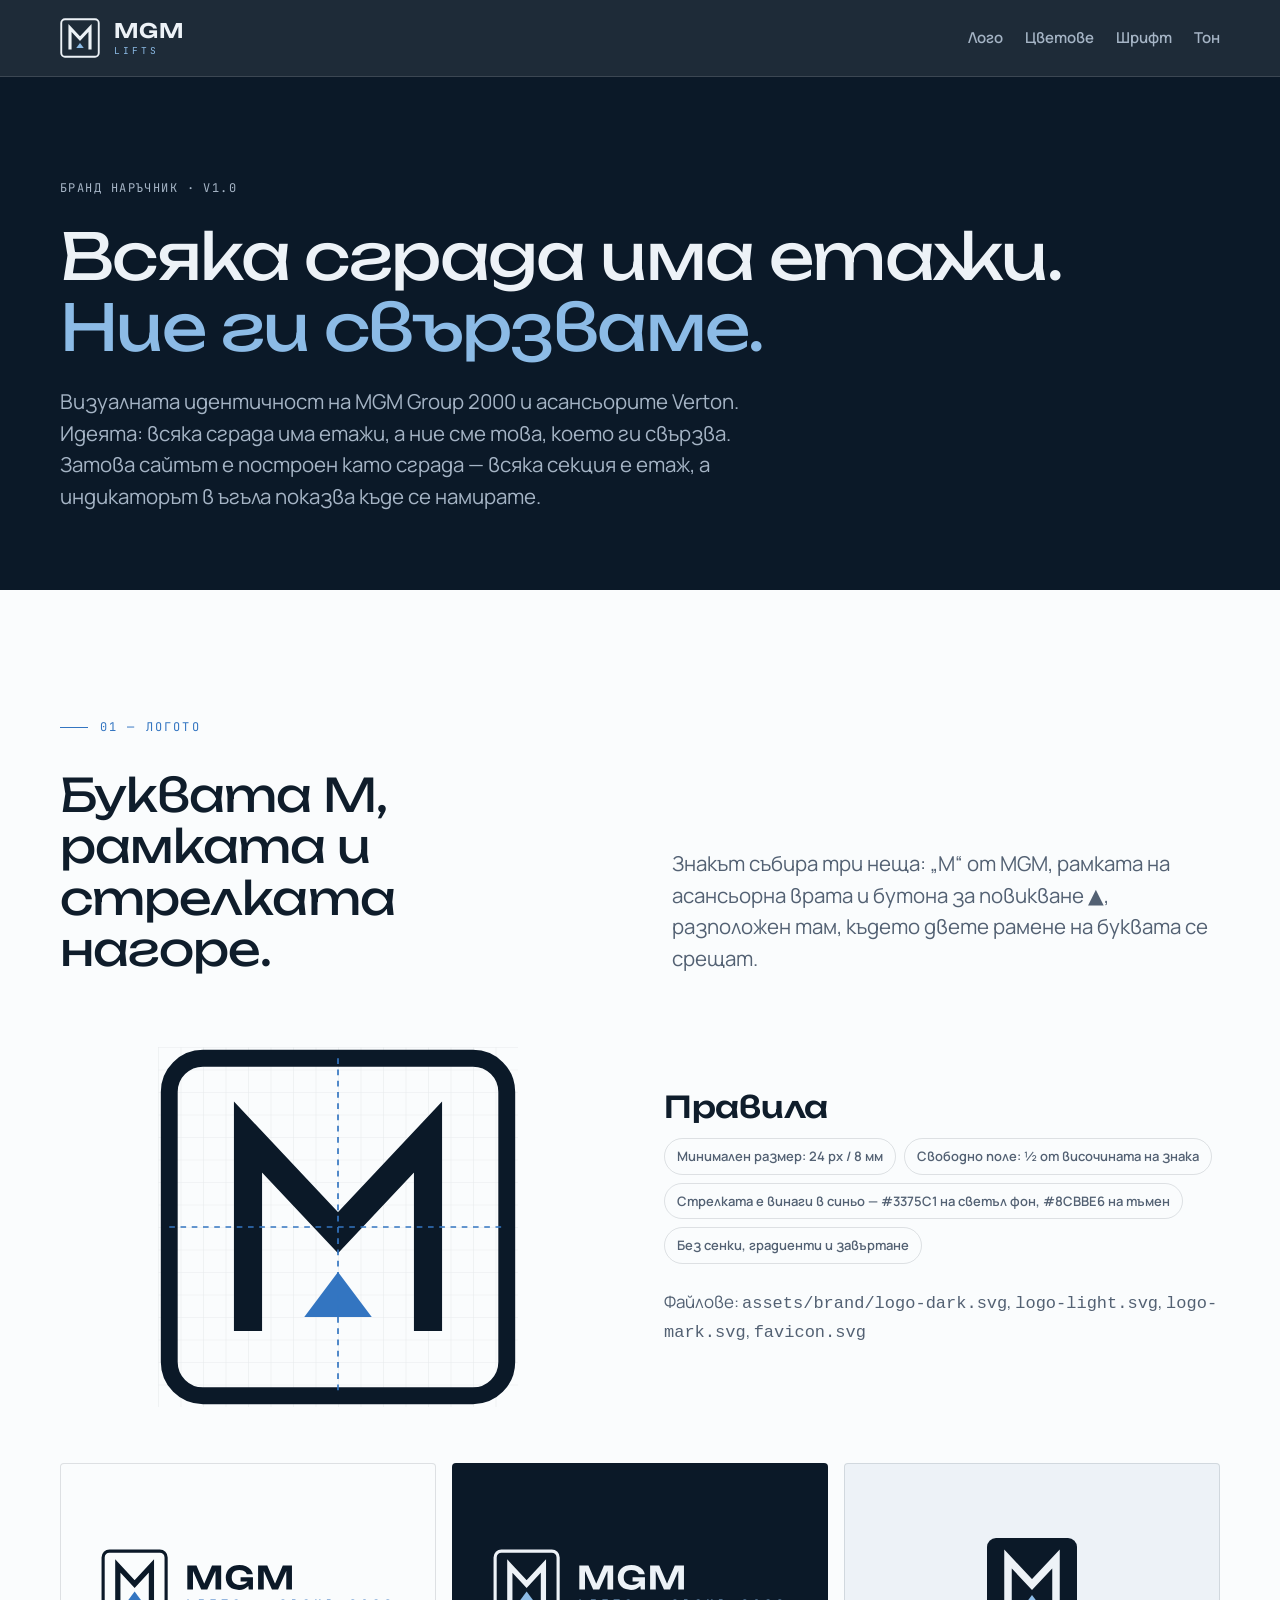
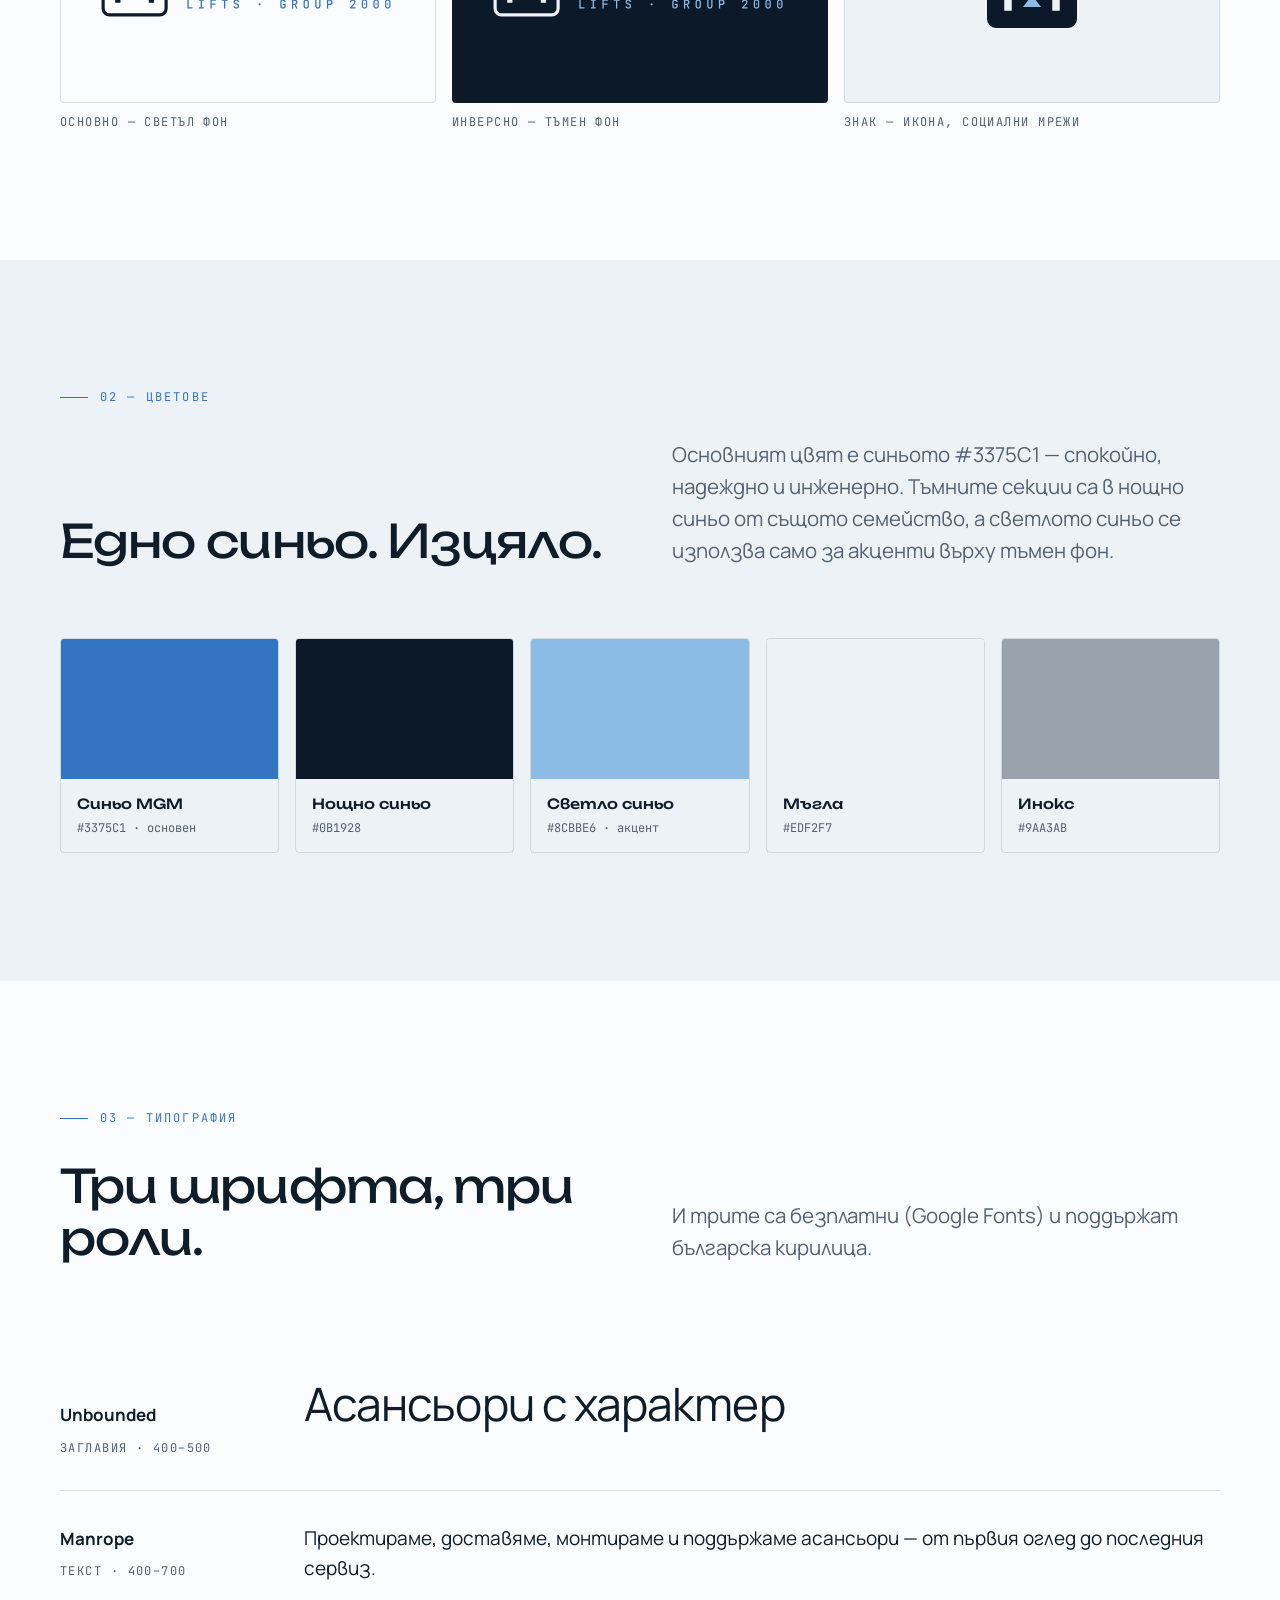
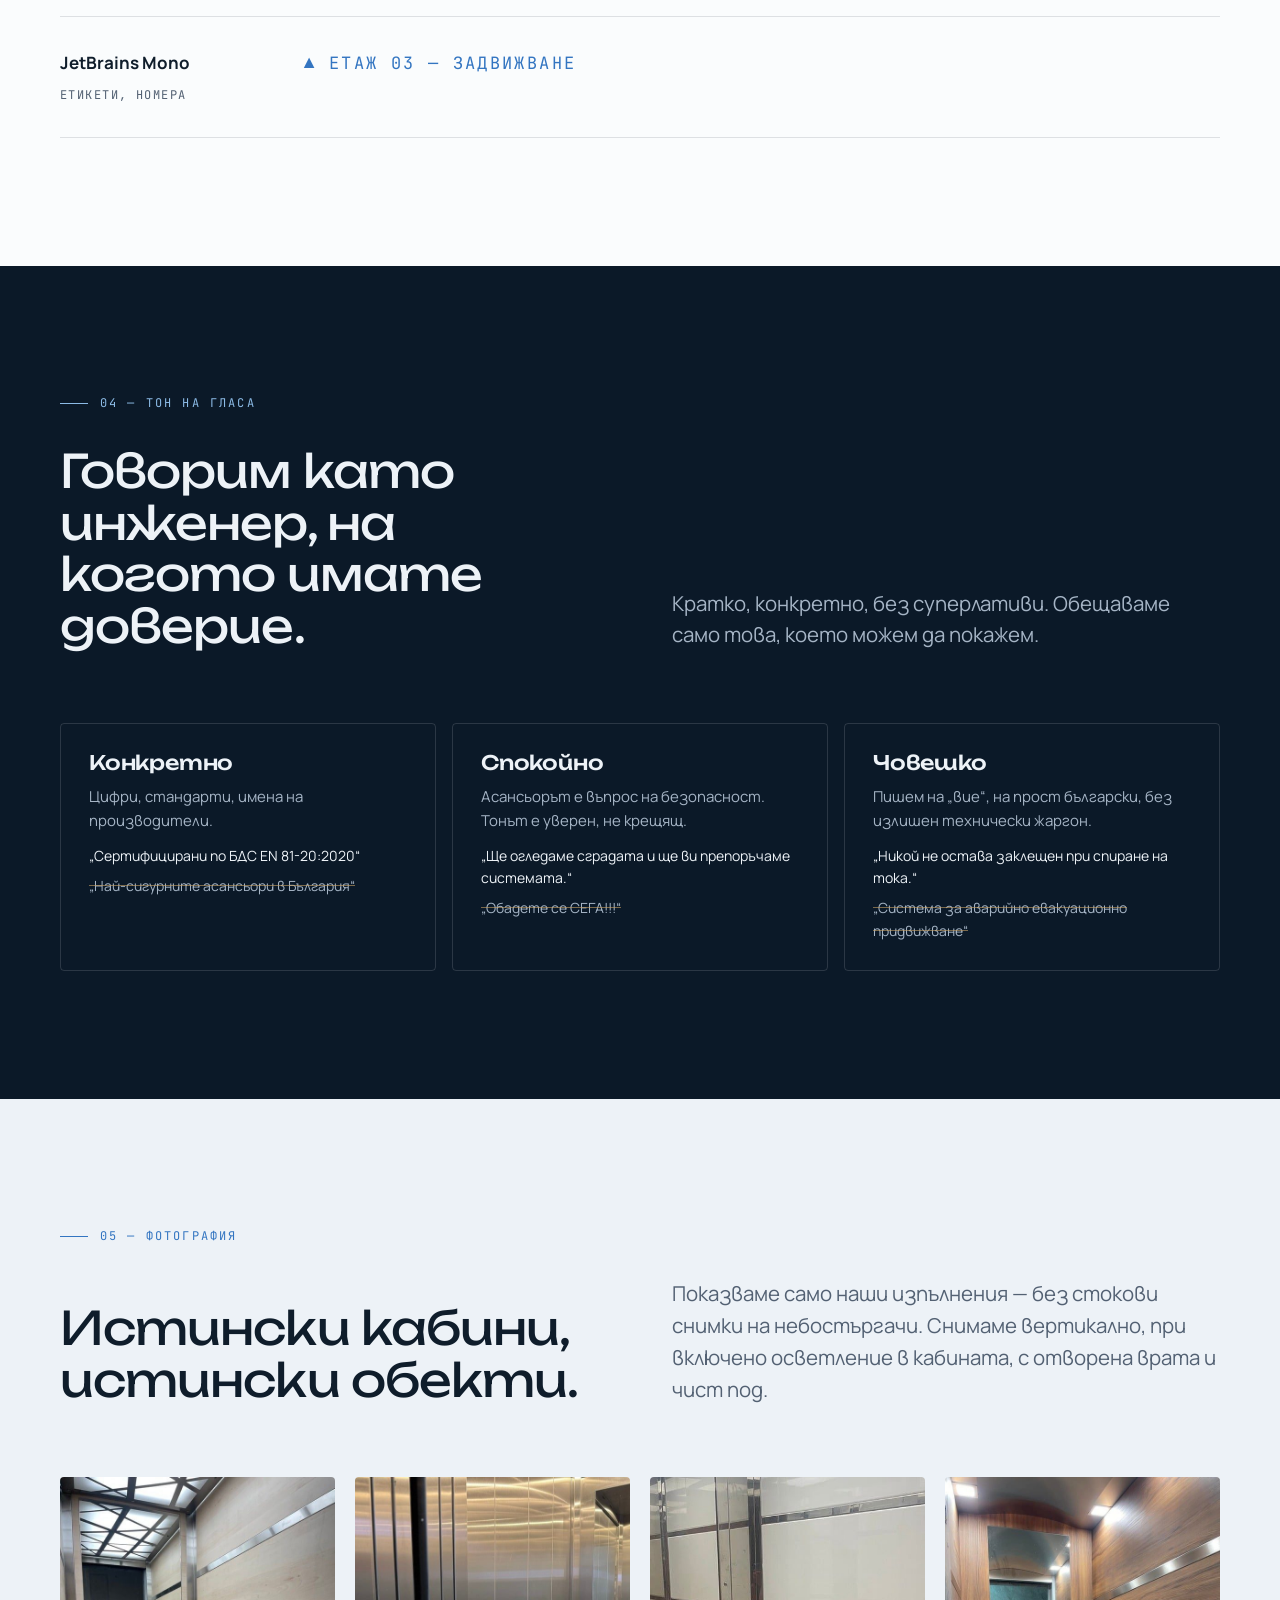
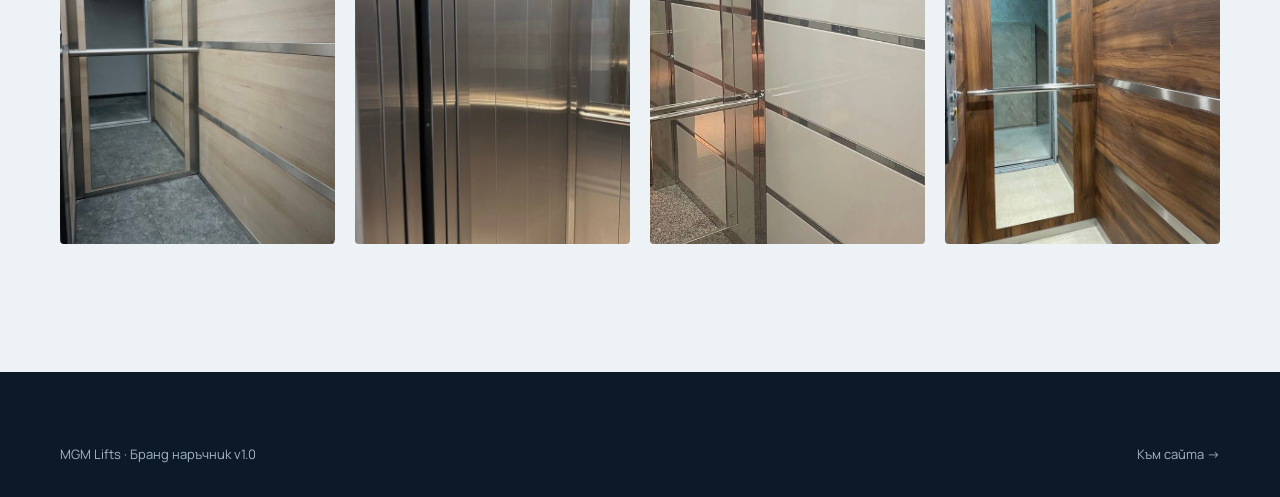
==== brand/index.html @ e1ffd589 "Rebrand to blue #3375C1 Co-Authored-By: Claude Opus 5.5 <noreply@anthropic.com> Claude-Session: http" ====
<!doctype html>
<html lang="bg">
<head>
  <meta charset="utf-8">
  <meta name="viewport" content="width=device-width, initial-scale=1">
  <title>MGM Lifts — бранд наръчник</title>
  <meta name="robots" content="noindex">
  <link rel="icon" href="../assets/brand/favicon.svg" type="image/svg+xml">
  <link rel="preconnect" href="https://fonts.googleapis.com">
  <link rel="preconnect" href="https://fonts.gstatic.com" crossorigin>
  <link href="https://fonts.googleapis.com/css2?family=JetBrains+Mono:wght@400;500&family=Manrope:wght@400;500;600;700&family=Unbounded:wght@400;500;600&display=swap" rel="stylesheet">
  <link rel="stylesheet" href="../assets/css/style.css">
  <style>
    .bb-grid { display: grid; grid-template-columns: repeat(3, 1fr); gap: 16px; }
    .bb-tile { border-radius: var(--radius); padding: 40px; display: grid; place-items: center; min-height: 240px; border: 1px solid var(--line); }
    .bb-tile img { max-height: 72px; }
    .bb-tile.wide { grid-column: span 2; }
    .bb-label { font-family: var(--font-mono); font-size: 12px; letter-spacing: .12em; text-transform: uppercase; color: var(--muted); margin-top: 10px; }
    .swatch-row { display: grid; grid-template-columns: repeat(5, 1fr); gap: 16px; }
    .color { border-radius: var(--radius); overflow: hidden; border: 1px solid var(--line); }
    .color div { height: 140px; }
    .color p { margin: 0; padding: 14px 16px; font-size: 14px; }
    .color p b { display: block; font-family: var(--font-display); font-weight: 500; }
    .color p span { font-family: var(--font-mono); font-size: 12px; color: var(--muted); }
    .type-spec { display: grid; grid-template-columns: 220px 1fr; gap: 24px; padding: 32px 0; border-bottom: 1px solid var(--line); align-items: baseline; }
    .type-spec:first-child { border-top: 1px solid var(--line); }
    .principles { display: grid; grid-template-columns: repeat(3, 1fr); gap: 16px; }
    .principle { padding: 28px; border: 1px solid var(--line-on-dark); border-radius: var(--radius); }
    .principle h3 { font-size: 20px; margin-bottom: 10px; }
    .principle p { color: var(--muted-on-dark); margin: 0 0 12px; font-size: 15px; }
    .principle .do { margin-bottom: 8px; color: var(--bone); font-size: 14px; }
    .principle .dont { color: var(--muted-on-dark); font-size: 14px; text-decoration: line-through; text-decoration-color: rgba(201,160,99,.6); }
    .construct { display: grid; grid-template-columns: 1fr 1fr; gap: 48px; align-items: center; }
    .bb-nav { display: flex; gap: 22px; margin-left: auto; font-size: 15px; font-weight: 600; color: var(--muted-on-dark); }
    .bb-nav a:hover { color: var(--bone); }
    @media (max-width: 640px) { .bb-nav { display: none; } }
    .construct svg { width: 100%; max-width: 360px; justify-self: center; }
    @media (max-width: 900px) {
      .bb-grid, .principles { grid-template-columns: 1fr; }
      .bb-tile.wide { grid-column: auto; }
      .swatch-row { grid-template-columns: repeat(2, 1fr); }
      .type-spec, .construct { grid-template-columns: 1fr; }
    }
  </style>
</head>
<body>
  <header class="site-header">
    <div class="wrap">
      <a class="brand" href="../index.html" aria-label="MGM Lifts — към сайта">
        <svg class="brand-mark" viewBox="0 0 64 64" aria-hidden="true"><rect x="2" y="2" width="60" height="60" rx="6" fill="none" stroke="currentColor" stroke-width="3"/><path d="M16 48V16l16 17 16-17v32" fill="none" stroke="currentColor" stroke-width="5" stroke-linecap="square"/><path d="M32 40l-6 8h12z" style="fill:var(--accent)"/></svg>
        <span class="brand-word"><b>MGM</b><span>LIFTS</span></span>
      </a>
      <nav class="bb-nav" aria-label="Раздели">
        <a href="#logo">Лого</a><a href="#cvetove">Цветове</a><a href="#shrift">Шрифт</a><a href="#glas">Тон</a>
      </nav>
    </div>
  </header>

  <main>
    <section class="page-hero dark">
      <div class="wrap">
        <div class="crumbs">Бранд наръчник · v1.0</div>
        <h1 class="h-xl">Всяка сграда има етажи. <span class="accent">Ние ги свързваме.</span></h1>
        <p class="lead">Визуалната идентичност на MGM Group 2000 и асансьорите Verton. Идеята: всяка сграда има етажи, а ние сме това, което ги свързва. Затова сайтът е построен като сграда — всяка секция е етаж, а индикаторът в ъгъла показва къде се намирате.</p>
      </div>
    </section>

    <section class="section" id="logo">
      <div class="wrap">
        <div class="section-head">
          <span class="eyebrow">01 — Логото</span>
          <h2 class="h-lg">Буквата M, рамката и стрелката нагоре.</h2>
          <p class="lead">Знакът събира три неща: „M“ от MGM, рамката на асансьорна врата и бутона за повикване ▲, разположен там, където двете рамене на буквата се срещат.</p>
        </div>

        <div class="construct">
          <svg viewBox="0 0 64 64" aria-label="Конструкция на знака">
            <defs><pattern id="g" width="4" height="4" patternUnits="userSpaceOnUse"><path d="M4 0H0V4" fill="none" stroke="#0b1928" stroke-opacity=".08" stroke-width=".2"/></pattern></defs>
            <rect width="64" height="64" fill="url(#g)"/>
            <rect x="2" y="2" width="60" height="60" rx="6" fill="none" stroke="#0b1928" stroke-width="3"/>
            <path d="M16 48V16l16 17 16-17v32" fill="none" stroke="#0b1928" stroke-width="5" stroke-linecap="square"/>
            <path d="M32 40l-6 8h12z" fill="#3375c1"/>
            <path d="M32 2v60M2 32h60" stroke="#3375c1" stroke-width=".3" stroke-dasharray="1 1"/>
          </svg>
          <div>
            <h3 class="h-md" style="margin-bottom:14px">Правила</h3>
            <ul class="chips" style="margin-top:0">
              <li>Минимален размер: 24 px / 8 мм</li>
              <li>Свободно поле: ½ от височината на знака</li>
              <li>Стрелката е винаги в синьо — #3375C1 на светъл фон, #8CBBE6 на тъмен</li>
              <li>Без сенки, градиенти и завъртане</li>
            </ul>
            <p style="margin-top:24px;color:var(--muted)">Файлове: <code>assets/brand/logo-dark.svg</code>, <code>logo-light.svg</code>, <code>logo-mark.svg</code>, <code>favicon.svg</code></p>
          </div>
        </div>

        <div class="bb-grid" style="margin-top:56px">
          <div>
            <div class="bb-tile" style="background:var(--paper)"><img src="../assets/brand/logo-dark.svg" alt="Лого върху светъл фон"></div>
            <div class="bb-label">Основно — светъл фон</div>
          </div>
          <div>
            <div class="bb-tile" style="background:var(--ink)"><img src="../assets/brand/logo-light.svg" alt="Лого върху тъмен фон"></div>
            <div class="bb-label">Инверсно — тъмен фон</div>
          </div>
          <div>
            <div class="bb-tile" style="background:var(--bone)"><img src="../assets/brand/logo-mark.svg" alt="Самостоятелен знак" style="max-height:96px"></div>
            <div class="bb-label">Знак — икона, социални мрежи</div>
          </div>
        </div>
      </div>
    </section>

    <section class="section bone" id="cvetove">
      <div class="wrap">
        <div class="section-head">
          <span class="eyebrow">02 — Цветове</span>
          <h2 class="h-lg">Едно синьо. Изцяло.</h2>
          <p class="lead">Основният цвят е синьото #3375C1 — спокойно, надеждно и инженерно. Тъмните секции са в нощно синьо от същото семейство, а светлото синьо се използва само за акценти върху тъмен фон.</p>
        </div>
        <div class="swatch-row">
          <div class="color"><div style="background:#3375c1"></div><p><b>Синьо MGM</b><span>#3375C1 · основен</span></p></div>
          <div class="color"><div style="background:#0b1928"></div><p><b>Нощно синьо</b><span>#0B1928</span></p></div>
          <div class="color"><div style="background:#8cbbe6"></div><p><b>Светло синьо</b><span>#8CBBE6 · акцент</span></p></div>
          <div class="color"><div style="background:#edf2f7"></div><p><b>Мъгла</b><span>#EDF2F7</span></p></div>
          <div class="color"><div style="background:#9aa3ab"></div><p><b>Инокс</b><span>#9AA3AB</span></p></div>
        </div>
      </div>
    </section>

    <section class="section" id="shrift">
      <div class="wrap">
        <div class="section-head">
          <span class="eyebrow">03 — Типография</span>
          <h2 class="h-lg">Три шрифта, три роли.</h2>
          <p class="lead">И трите са безплатни (Google Fonts) и поддържат българска кирилица.</p>
        </div>
        <div class="type-spec">
          <div><b>Unbounded</b><div class="bb-label">Заглавия · 400–500</div></div>
          <div class="h-lg">Асансьори с характер</div>
        </div>
        <div class="type-spec">
          <div><b>Manrope</b><div class="bb-label">Текст · 400–700</div></div>
          <div style="font-size:19px">Проектираме, доставяме, монтираме и поддържаме асансьори — от първия оглед до последния сервиз.</div>
        </div>
        <div class="type-spec">
          <div><b>JetBrains Mono</b><div class="bb-label">Етикети, номера</div></div>
          <div class="mono" style="letter-spacing:.14em;text-transform:uppercase;color:var(--brand)">▲ Етаж 03 — Задвижване</div>
        </div>
      </div>
    </section>

    <section class="section dark" id="glas">
      <div class="wrap">
        <div class="section-head">
          <span class="eyebrow">04 — Тон на гласа</span>
          <h2 class="h-lg">Говорим като инженер, на когото имате доверие.</h2>
          <p class="lead">Кратко, конкретно, без суперлативи. Обещаваме само това, което можем да покажем.</p>
        </div>
        <div class="principles">
          <div class="principle">
            <h3>Конкретно</h3>
            <p>Цифри, стандарти, имена на производители.</p>
            <div class="do">„Сертифицирани по БДС EN 81-20:2020“</div>
            <div class="dont">„Най-сигурните асансьори в България“</div>
          </div>
          <div class="principle">
            <h3>Спокойно</h3>
            <p>Асансьорът е въпрос на безопасност. Тонът е уверен, не крещящ.</p>
            <div class="do">„Ще огледаме сградата и ще ви препоръчаме системата.“</div>
            <div class="dont">„Обадете се СЕГА!!!“</div>
          </div>
          <div class="principle">
            <h3>Човешко</h3>
            <p>Пишем на „вие“, на прост български, без излишен технически жаргон.</p>
            <div class="do">„Никой не остава заклещен при спиране на тока.“</div>
            <div class="dont">„Система за аварийно евакуационно придвижване“</div>
          </div>
        </div>
      </div>
    </section>

    <section class="section bone">
      <div class="wrap">
        <div class="section-head">
          <span class="eyebrow">05 — Фотография</span>
          <h2 class="h-lg">Истински кабини, истински обекти.</h2>
          <p class="lead">Показваме само наши изпълнения — без стокови снимки на небостъргачи. Снимаме вертикално, при включено осветление в кабината, с отворена врата и чист под.</p>
        </div>
        <div class="cabins">
          <div class="cabin-card"><figure><img src="../assets/img/kabini/standard.jpg" alt="Пример: кабина Standard" loading="lazy"></figure></div>
          <div class="cabin-card"><figure><img src="../assets/img/kabini/inox.jpg" alt="Пример: кабина Inox" loading="lazy"></figure></div>
          <div class="cabin-card"><figure><img src="../assets/img/kabini/mg-3.jpg" alt="Пример: кабина MG-3" loading="lazy"></figure></div>
          <div class="cabin-card"><figure><img src="../assets/img/kabini/mg-4.jpg" alt="Пример: кабина MG-4" loading="lazy"></figure></div>
        </div>
      </div>
    </section>
  </main>

  <footer class="site-footer">
    <div class="wrap footer-bottom" style="padding-top:0">
      <span>MGM Lifts · Бранд наръчник v1.0</span>
      <a href="../index.html">Към сайта →</a>
    </div>
  </footer>
</body>
</html>
---- assets/css/style.css ----
/* ==========================================================================
   MGM Group 2000 — основни стилове
   Концепция: сайтът е сграда, всяка секция е етаж.
   ========================================================================== */

:root {
  --ink: #0b1928;
  --ink-2: #102338;
  --ink-3: #18304a;
  --bone: #edf2f7;
  --paper: #fafcfd;
  --steel: #9aa3ab;
  --steel-2: #c9ced3;
  --text: #0f1d2b;
  --muted: #536173;
  --muted-on-dark: #a5b4c5;
  --line: rgba(11, 25, 40, 0.12);
  --line-on-dark: rgba(237, 242, 247, 0.14);
  --brand: #3375c1;
  --brand-hover: #2a62a3;
  --accent: #8cbbe6;
  --accent-2: #b9d6f1;

  --font-display: "Unbounded", "Manrope", system-ui, sans-serif;
  --font-body: "Manrope", system-ui, -apple-system, "Segoe UI", sans-serif;
  --font-mono: "JetBrains Mono", ui-monospace, monospace;

  --wrap: 1240px;
  --gutter: clamp(16px, 4vw, 40px);
  --radius: 4px;
  --ease: cubic-bezier(0.7, 0, 0.2, 1);
}

*,
*::before,
*::after { box-sizing: border-box; }

html { scroll-behavior: smooth; -webkit-text-size-adjust: 100%; }

body {
  margin: 0;
  font-family: var(--font-body);
  font-size: 17px;
  line-height: 1.6;
  color: var(--text);
  background: var(--paper);
  -webkit-font-smoothing: antialiased;
  overflow-x: hidden;
}

img { max-width: 100%; display: block; }
a { color: inherit; text-decoration: none; }
p { margin: 0 0 1em; }
h1, h2, h3, h4 { margin: 0; font-family: var(--font-display); font-weight: 500; line-height: 1.12; letter-spacing: -0.01em; }

:focus-visible { outline: 2px solid var(--brand); outline-offset: 3px; }

.skip-link {
  position: absolute; left: 16px; top: -60px; z-index: 100;
  background: var(--brand); color: #fff; padding: 10px 16px; font-weight: 700;
}
.skip-link:focus { top: 16px; }

.wrap { width: 100%; max-width: var(--wrap); margin: 0 auto; padding: 0 var(--gutter); }

/* ---------- Типография ---------- */

.eyebrow {
  display: inline-flex; align-items: center; gap: 12px;
  font-family: var(--font-mono); font-size: 12px; letter-spacing: 0.18em; text-transform: uppercase;
  color: var(--brand);
}
.eyebrow::before { content: ""; width: 28px; height: 1px; background: currentColor; }
.dark .eyebrow { color: var(--accent); }

.h-xl { font-size: clamp(34px, 5vw, 66px); font-weight: 400; letter-spacing: -0.025em; }
.h-lg { font-size: clamp(28px, 3.6vw, 46px); font-weight: 400; letter-spacing: -0.02em; }
.h-md { font-size: clamp(22px, 2.4vw, 30px); }
.h-sm { font-size: 19px; font-weight: 600; }
.accent { color: var(--accent); }
.lead { font-size: clamp(18px, 1.6vw, 21px); line-height: 1.55; color: var(--muted); max-width: 60ch; }
.dark .lead { color: var(--muted-on-dark); }
.mono { font-family: var(--font-mono); }

/* ---------- Бутони ---------- */

.btn {
  display: inline-flex; align-items: center; gap: 12px;
  padding: 16px 26px; border-radius: var(--radius); white-space: nowrap;
  font-weight: 700; font-size: 15px; letter-spacing: 0.01em;
  border: 1px solid transparent; cursor: pointer;
  transition: background .25s, color .25s, border-color .25s, transform .25s;
}
.btn svg { width: 16px; height: 16px; transition: transform .25s; }
.btn:hover svg { transform: translateX(4px); }
.btn-primary { background: var(--brand); color: #fff; }
.btn-primary:hover { background: var(--brand-hover); }
.dark .btn-primary, .site-header .btn-primary { box-shadow: inset 0 0 0 1px rgba(255,255,255,.14); }
.dark .btn-primary:hover, .site-header .btn-primary:hover { background: #4a86cf; }
.btn-ghost { border-color: var(--line); color: var(--text); }
.btn-ghost:hover { border-color: var(--text); }
.dark .btn-ghost { border-color: var(--line-on-dark); color: var(--bone); }
.dark .btn-ghost:hover { border-color: var(--bone); }

.link-arrow {
  display: inline-flex; align-items: center; gap: 10px; font-weight: 700; white-space: nowrap;
  border-bottom: 1px solid currentColor; padding-bottom: 4px;
}
.link-arrow svg { width: 16px; height: 16px; transition: transform .25s; }
.link-arrow:hover svg { transform: translateX(4px); }
.link-arrow:hover { color: var(--brand); }
.dark .link-arrow:hover { color: var(--accent); }

/* ---------- Хедър ---------- */

.site-header {
  position: sticky; top: 0; z-index: 50;
  background: rgba(11, 25, 40, 0.92);
  backdrop-filter: saturate(1.4) blur(10px);
  -webkit-backdrop-filter: saturate(1.4) blur(10px);
  color: var(--bone);
  border-bottom: 1px solid var(--line-on-dark);
}
.site-header .wrap { display: flex; align-items: center; gap: 32px; height: 76px; }

.brand { display: flex; align-items: center; gap: 14px; flex-shrink: 0; }
.brand-mark { width: 40px; height: 40px; }
.brand-word { display: flex; flex-direction: column; line-height: 1; }
.brand-word b { font-family: var(--font-display); font-weight: 600; font-size: 20px; letter-spacing: 0.04em; }
.brand-word span { font-family: var(--font-mono); font-size: 9.5px; letter-spacing: 0.32em; color: var(--accent); margin-top: 5px; }

.nav { display: flex; gap: 4px; margin-left: auto; }
.nav a {
  position: relative; padding: 10px 14px; font-size: 15px; font-weight: 600; color: var(--muted-on-dark);
  transition: color .2s;
}
.nav a:hover, .nav a[aria-current="page"] { color: var(--bone); }
.nav a[aria-current="page"]::after {
  content: ""; position: absolute; left: 14px; right: 14px; bottom: 2px; height: 2px; background: var(--accent);
}
.header-cta { display: flex; align-items: center; gap: 20px; }
.header-phone { font-family: var(--font-mono); font-size: 14px; color: var(--bone); white-space: nowrap; }
.header-phone:hover { color: var(--accent); }
.header-cta .btn { padding: 12px 18px; }

.nav-toggle {
  display: none; margin-left: auto; width: 44px; height: 44px; border: 1px solid var(--line-on-dark);
  background: transparent; border-radius: var(--radius); color: var(--bone); cursor: pointer;
  align-items: center; justify-content: center;
}
.nav-toggle span, .nav-toggle span::before, .nav-toggle span::after {
  display: block; width: 18px; height: 2px; background: currentColor; position: relative; transition: transform .3s, background .3s;
}
.nav-toggle span::before, .nav-toggle span::after { content: ""; position: absolute; left: 0; }
.nav-toggle span::before { top: -6px; }
.nav-toggle span::after { top: 6px; }
.nav-open .nav-toggle span { background: transparent; }
.nav-open .nav-toggle span::before { transform: translateY(6px) rotate(45deg); }
.nav-open .nav-toggle span::after { transform: translateY(-6px) rotate(-45deg); }

.nav .nav-mobile-cta { display: none; }

@media (max-width: 1080px) {
  .header-phone { display: none; }
}
@media (max-width: 900px) {
  .nav-toggle { display: inline-flex; }
  .header-cta { display: none; }
  .nav {
    position: fixed; inset: 76px 0 auto 0; flex-direction: column; gap: 0;
    background: var(--ink); padding: 8px var(--gutter) 28px; border-bottom: 1px solid var(--line-on-dark);
    transform: translateY(-8px); opacity: 0; visibility: hidden; transition: opacity .25s, transform .25s, visibility .25s;
  }
  .nav a { padding: 16px 0; font-size: 18px; border-bottom: 1px solid var(--line-on-dark); }
  .nav a[aria-current="page"]::after { display: none; }
  .nav a[aria-current="page"] { color: var(--accent); }
  .nav .nav-mobile-cta { display: flex; margin-top: 20px; border: 0; justify-content: center; color: #fff; }
  .nav-open .nav { opacity: 1; visibility: visible; transform: none; }
}

/* ---------- Секции ---------- */

.section { padding: clamp(72px, 10vw, 136px) 0; position: relative; }
.section.tight { padding: clamp(56px, 7vw, 96px) 0; }
.dark { background: var(--ink); color: var(--bone); }
.brand-bg { background: var(--brand); }
.brand-bg .eyebrow, .brand-bg .lead { color: rgba(255,255,255,.92); }
.brand-bg .btn-primary { background: #fff; color: var(--brand); box-shadow: none; }
.brand-bg .btn-primary:hover { background: var(--bone); }
.brand-bg .big-phone:hover { color: var(--accent-2); }
.bone { background: var(--bone); }

.section-head { display: grid; grid-template-columns: 1fr 1fr; gap: 32px 64px; align-items: end; margin-bottom: clamp(40px, 6vw, 72px); }
.section-head .eyebrow { grid-column: 1 / -1; }
.section-head p { margin: 0; }
@media (max-width: 800px) { .section-head { grid-template-columns: 1fr; } }

/* ---------- Hero ---------- */

.hero { background: radial-gradient(ellipse 60% 70% at 85% 40%, rgba(51,117,193,.38), transparent 70%), var(--ink); color: var(--bone); padding: clamp(48px, 7vw, 96px) 0 0; overflow: hidden; }
.hero-grid { display: grid; grid-template-columns: 1.25fr 0.75fr; gap: clamp(32px, 6vw, 88px); align-items: end; }
.hero h1 { margin: 24px 0 28px; }
.hero .lead { margin-bottom: 36px; }
.hero-actions { display: flex; flex-wrap: wrap; gap: 14px; margin-bottom: clamp(48px, 7vw, 96px); }

/* Асансьорна врата — подписният елемент */
.lift {
  position: relative; align-self: end;
  padding: 18px 18px 0; background: linear-gradient(180deg, #1f3550, #12243a);
  border-radius: 6px 6px 0 0; box-shadow: inset 0 0 0 1px var(--line-on-dark);
}
.lift-display {
  display: flex; align-items: center; justify-content: center; gap: 10px;
  width: 112px; margin: 0 auto 16px; padding: 8px 0; border-radius: 3px;
  background: #050d16; color: var(--accent-2); font-family: var(--font-mono); font-size: 18px; letter-spacing: 0.1em;
  box-shadow: inset 0 0 0 1px rgba(255,255,255,.06), 0 0 24px rgba(201,160,99,.12);
}
.lift-display .arrow { font-size: 12px; animation: blink 1.6s steps(2) infinite; }
@keyframes blink { 50% { opacity: .25; } }
.lift-car { position: relative; aspect-ratio: 3 / 4; overflow: hidden; background: #081320; }
.lift-car img { width: 100%; height: 100%; object-fit: cover; transform: scale(1.06); transition: transform 2.4s var(--ease) .5s; }
.lift-door {
  position: absolute; top: 0; bottom: 0; width: 50%; z-index: 2;
  background:
    repeating-linear-gradient(90deg, rgba(255,255,255,.035) 0 2px, transparent 2px 5px),
    linear-gradient(90deg, #8f979f, #c9ced3 45%, #a7afb6 60%, #7f878f);
  transition: transform 1.6s var(--ease) .5s;
}
.lift-door.l { left: 0; box-shadow: inset -1px 0 0 rgba(0,0,0,.35); }
.lift-door.r { right: 0; box-shadow: inset 1px 0 0 rgba(255,255,255,.35); }
.lift.open .lift-door.l { transform: translateX(-100%); }
.lift.open .lift-door.r { transform: translateX(100%); }
.lift.open .lift-car img { transform: scale(1); }
.lift-caption {
  position: absolute; left: 18px; right: 18px; bottom: 0; z-index: 3;
  display: flex; justify-content: space-between; padding: 14px 16px;
  background: linear-gradient(0deg, rgba(8,19,32,.85), transparent);
  font-family: var(--font-mono); font-size: 12px; letter-spacing: .12em; text-transform: uppercase; color: var(--bone);
}

@media (max-width: 900px) {
  .hero-grid { grid-template-columns: 1fr; }
  .lift { max-width: 420px; width: 100%; margin: 0 auto; }
  .hero-actions { margin-bottom: 8px; }
}

/* ---------- Цифри ---------- */

.stats { display: grid; grid-template-columns: repeat(4, 1fr); border-top: 1px solid var(--line-on-dark); }
.stat { padding: 32px 24px 36px 0; border-right: 1px solid var(--line-on-dark); }
.stat:last-child { border-right: 0; }
.stat + .stat { padding-left: 24px; }
.stat b { display: block; font-family: var(--font-display); font-weight: 500; font-size: clamp(34px, 4vw, 52px); color: var(--bone); line-height: 1; }
.stat b sup { font-size: .45em; color: var(--accent); vertical-align: top; margin-left: 2px; }
.stat span { display: block; margin-top: 12px; color: var(--muted-on-dark); font-size: 14px; }
@media (max-width: 800px) {
  .stats { grid-template-columns: 1fr 1fr; }
  .stat { padding: 24px 16px 28px 0; }
  .stat + .stat { padding-left: 16px; }
  .stat:nth-child(2) { border-right: 0; }
  .stat:nth-child(3) { padding-left: 0; }
  .stat:nth-child(n+3) { border-top: 1px solid var(--line-on-dark); }
}

/* ---------- Услуги ---------- */

.services { display: grid; grid-template-columns: repeat(3, 1fr); gap: 0; border-top: 1px solid var(--line); }
.service { padding: 36px 32px 40px 0; border-right: 1px solid var(--line); }
.service + .service { padding-left: 32px; }
.service:last-child { border-right: 0; }
.service .num { font-family: var(--font-mono); font-size: 13px; color: var(--brand); letter-spacing: .1em; }
.service h3 { margin: 28px 0 14px; }
.service p { color: var(--muted); margin: 0; }
.service-icon { display: block; width: 44px; height: 44px; margin-top: 28px; color: var(--text); }
@media (max-width: 900px) {
  .services { grid-template-columns: 1fr; }
  .service, .service + .service { padding: 32px 0; border-right: 0; border-bottom: 1px solid var(--line); }
}

/* ---------- Кабини (карти) ---------- */

.cabins { display: grid; grid-template-columns: repeat(4, 1fr); gap: 20px; }
.cabin-card { position: relative; display: block; }
.cabin-card figure { margin: 0; aspect-ratio: 3 / 4; overflow: hidden; background: var(--ink-3); border-radius: var(--radius); }
.cabin-card img { width: 100%; height: 100%; object-fit: cover; transition: transform .8s var(--ease); }
.cabin-card:hover img { transform: scale(1.05); }
.cabin-card .meta { display: flex; justify-content: space-between; align-items: baseline; padding-top: 16px; }
.cabin-card h3 { font-size: 22px; }
.cabin-card .meta span { font-family: var(--font-mono); font-size: 12px; color: var(--muted); letter-spacing: .1em; }
.cabin-card p { color: var(--muted); font-size: 15px; margin: 8px 0 0; }
@media (max-width: 1000px) { .cabins { grid-template-columns: 1fr 1fr; gap: 32px 16px; } }

/* ---------- Задвижване ---------- */

.drives { display: grid; grid-template-columns: 1fr 1fr; gap: 20px; }
.drive {
  display: grid; grid-template-columns: 1fr 120px; gap: 24px;
  padding: clamp(28px, 3.5vw, 44px); background: var(--ink-2); border: 1px solid var(--line-on-dark); border-radius: var(--radius);
}
.drive .tag { font-family: var(--font-mono); font-size: 12px; letter-spacing: .14em; text-transform: uppercase; color: var(--accent); }
.drive h3 { margin: 16px 0 16px; font-size: clamp(22px, 2.2vw, 28px); }
.drive p { color: var(--muted-on-dark); font-size: 16px; }
.drive ul { list-style: none; padding: 0; margin: 20px 0 0; display: grid; gap: 10px; }
.drive li { display: flex; gap: 12px; font-size: 15px; color: var(--bone); }
.drive li::before { content: ""; flex-shrink: 0; width: 6px; height: 6px; margin-top: 9px; background: var(--accent); }
.drive-img { background: var(--bone); border-radius: 3px; padding: 8px; align-self: start; }
.drive-img img { width: 100%; mix-blend-mode: multiply; }
@media (max-width: 900px) { .drives { grid-template-columns: 1fr; } }
@media (max-width: 480px) { .drive { grid-template-columns: 1fr; } .drive-img { max-width: 140px; } }

/* ---------- Стандарти / UPS ---------- */

.standards { display: grid; grid-template-columns: 1fr 1fr; gap: clamp(32px, 6vw, 96px); align-items: center; }
.cert-list { display: grid; gap: 16px; }
.cert {
  display: flex; align-items: center; gap: 20px; padding: 22px 24px;
  background: var(--paper); border: 1px solid var(--line); border-radius: var(--radius);
}
.cert-badge {
  flex-shrink: 0; width: 56px; height: 56px; border-radius: 50%;
  display: grid; place-items: center; border: 1px solid var(--brand); color: var(--brand);
  font-family: var(--font-mono); font-size: 11px; letter-spacing: .06em;
}
.cert b { display: block; font-family: var(--font-display); font-weight: 500; font-size: 18px; }
.cert span { color: var(--muted); font-size: 14px; }
@media (max-width: 900px) { .standards { grid-template-columns: 1fr; } }

.ups {
  display: grid; grid-template-columns: auto 1fr; gap: 28px; align-items: start;
  margin-top: 28px; padding: 28px; border-left: 3px solid var(--brand); background: var(--paper);
}
.ups svg { width: 48px; height: 48px; color: var(--brand); }
.ups h3 { font-size: 20px; margin-bottom: 8px; }
.ups p { margin: 0; color: var(--muted); }

/* ---------- Проекти ---------- */

.projects { border-top: 1px solid var(--line); }
.project {
  display: grid; grid-template-columns: 64px 1.3fr 1fr 1fr 96px; gap: 24px; align-items: center;
  padding: 22px 0; border-bottom: 1px solid var(--line);
  transition: background .25s, padding .25s;
}
.project:hover { background: var(--bone); padding-left: 16px; padding-right: 16px; }
.project .n { font-family: var(--font-mono); font-size: 13px; color: var(--brand); }
.project .client { font-family: var(--font-display); font-weight: 500; font-size: 19px; }
.project .p-model, .project .place { color: var(--muted); font-size: 15px; }
.project .p-model b { color: var(--text); font-weight: 700; }
.project .thumb { width: 96px; aspect-ratio: 4 / 3; overflow: hidden; border-radius: 3px; }
.project .thumb img { width: 100%; height: 100%; object-fit: cover; }
@media (max-width: 800px) {
  .project { grid-template-columns: 1fr 80px; gap: 6px 16px; }
  .project .n { display: none; }
  .project .thumb { grid-column: 2; grid-row: 1 / span 3; width: 80px; }
  .project .client, .project .p-model, .project .place { grid-column: 1; }
  .project:hover { padding-left: 0; padding-right: 0; background: none; }
}

/* ---------- CTA ---------- */

.cta-band { display: grid; grid-template-columns: 1.4fr 1fr; gap: 40px; align-items: end; }
.cta-band .contacts-mini { display: grid; gap: 14px; justify-items: start; }
.cta-band .big-phone { font-family: var(--font-display); font-size: clamp(24px, 2.8vw, 36px); color: var(--bone); }
.cta-band .big-phone:hover { color: var(--accent); }
@media (max-width: 900px) { .cta-band { grid-template-columns: 1fr; } }

/* ---------- Страница: хедър на подстраница ---------- */

.page-hero { background: var(--ink); color: var(--bone); padding: clamp(56px, 8vw, 112px) 0 clamp(48px, 6vw, 80px); }
.page-hero h1 { margin: 22px 0 22px; max-width: 18ch; }
.page-hero .lead { margin: 0; }
.crumbs { font-family: var(--font-mono); font-size: 12px; letter-spacing: .12em; text-transform: uppercase; color: var(--muted-on-dark); }
.crumbs a:hover { color: var(--accent); }

/* ---------- Кабини: детайлни модели ---------- */

.model {
  display: grid; grid-template-columns: 1fr 1fr; gap: clamp(32px, 6vw, 96px); align-items: center;
  padding: clamp(48px, 7vw, 96px) 0; border-bottom: 1px solid var(--line);
}
.model:last-child { border-bottom: 0; }
.model:nth-child(even) .model-media { order: 2; }
.model-media { position: relative; }
.model-media figure { margin: 0; aspect-ratio: 4 / 5; overflow: hidden; border-radius: var(--radius); background: var(--ink-3); }
.model-media img { width: 100%; height: 100%; object-fit: cover; }
.model-media .duo { display: grid; grid-template-columns: 1fr 1fr; gap: 12px; }
.model-media .duo figure { aspect-ratio: 3 / 4; }
.model-index {
  position: absolute; top: 16px; left: 16px; padding: 6px 10px; background: var(--ink); color: var(--accent-2);
  font-family: var(--font-mono); font-size: 12px; letter-spacing: .12em; border-radius: 2px;
}
.model h2 { margin: 18px 0 20px; }
.model p { color: var(--muted); font-size: 18px; max-width: 52ch; }
.chips { display: flex; flex-wrap: wrap; gap: 8px; margin-top: 24px; padding: 0; list-style: none; }
.chips li { padding: 7px 12px; border: 1px solid var(--line); border-radius: 999px; font-size: 13px; font-weight: 600; color: var(--muted); }
@media (max-width: 860px) {
  .model { grid-template-columns: 1fr; }
  .model:nth-child(even) .model-media { order: 0; }
}

/* ---------- Материали ---------- */

.swatches { display: grid; grid-template-columns: repeat(6, 1fr); gap: 20px 16px; }
@media (max-width: 1000px) { .swatches { grid-template-columns: repeat(4, 1fr); } }
@media (max-width: 600px) { .swatches { grid-template-columns: repeat(2, 1fr); } }
.swatches.floors { grid-template-columns: repeat(5, 1fr); }
.swatch figure { margin: 0; aspect-ratio: 1; overflow: hidden; border-radius: var(--radius); background: var(--ink-3); }
.swatch img { width: 100%; height: 100%; object-fit: cover; transition: transform .6s var(--ease); }
.swatch:hover img { transform: scale(1.08); }
.swatch figcaption, .swatch .cap { display: flex; justify-content: space-between; gap: 8px; padding-top: 10px; font-size: 14px; font-weight: 600; }
.swatch .cap span { white-space: nowrap; font-family: var(--font-mono); font-size: 11px; color: var(--muted); font-weight: 400; }
.dark .swatch .cap span { color: var(--muted-on-dark); }
@media (max-width: 800px) { .swatches.floors { grid-template-columns: repeat(2, 1fr); } }

.tabs { display: inline-flex; gap: 4px; padding: 4px; border: 1px solid var(--line-on-dark); border-radius: 999px; margin-bottom: 36px; }
.tabs button {
  border: 0; background: transparent; color: var(--muted-on-dark); padding: 10px 18px; border-radius: 999px;
  font: 600 14px var(--font-body); cursor: pointer;
}
.tabs button[aria-selected="true"] { background: var(--bone); color: var(--ink); }

/* ---------- Сравнителна таблица ---------- */

.compare { width: 100%; border-collapse: collapse; font-size: 16px; }
.compare th, .compare td { text-align: left; padding: 20px 16px; border-bottom: 1px solid var(--line); vertical-align: top; }
.compare thead th { font-family: var(--font-display); font-weight: 500; font-size: 18px; border-bottom: 2px solid var(--text); }
.compare tbody th { font-weight: 700; width: 26%; color: var(--text); }
.compare td { color: var(--muted); }
.compare-wrap { overflow-x: auto; }
@media (max-width: 700px) {
  .compare thead { display: none; }
  .compare, .compare tbody, .compare tr, .compare th, .compare td { display: block; width: 100%; }
  .compare tr { padding: 16px 0; border-bottom: 1px solid var(--line); }
  .compare th, .compare td { border: 0; padding: 4px 0; }
  .compare tbody th { width: 100%; padding-bottom: 8px; }
  .ups { grid-template-columns: 1fr; gap: 16px; }
  .compare td::before { content: attr(data-label) ": "; font-weight: 700; color: var(--text); }
}

.types { display: grid; grid-template-columns: repeat(4, 1fr); gap: 16px; }
.type { padding: 28px 24px; border: 1px solid var(--line-on-dark); border-radius: var(--radius); }
.type svg { width: 36px; height: 36px; color: var(--accent); }
.type h3 { font-size: 19px; margin: 22px 0 8px; }
.type p { color: var(--muted-on-dark); font-size: 15px; margin: 0; }
@media (max-width: 900px) { .types { grid-template-columns: 1fr 1fr; } }
@media (max-width: 480px) { .types { grid-template-columns: 1fr; } }

/* ---------- Процес ---------- */

.process { display: grid; grid-template-columns: repeat(4, 1fr); gap: 0; counter-reset: step; }
.step { padding: 0 24px 0 0; position: relative; }
.step::before {
  counter-increment: step; content: counter(step, decimal-leading-zero);
  display: block; font-family: var(--font-mono); font-size: 13px; color: var(--brand); padding-bottom: 18px; margin-bottom: 22px;
  border-bottom: 1px solid var(--line);
}
.step h3 { font-size: 19px; margin-bottom: 10px; }
.step p { color: var(--muted); font-size: 15px; margin: 0; }
@media (max-width: 900px) { .process { grid-template-columns: 1fr 1fr; gap: 40px 0; } }
@media (max-width: 520px) { .process { grid-template-columns: 1fr; } }

/* ---------- Контакти ---------- */

.contact-grid { display: grid; grid-template-columns: 0.9fr 1.1fr; gap: clamp(40px, 7vw, 112px); }
.contact-list { display: grid; gap: 0; border-top: 1px solid var(--line); }
.contact-item { padding: 24px 0; border-bottom: 1px solid var(--line); }
.contact-item .label { font-family: var(--font-mono); font-size: 12px; letter-spacing: .14em; text-transform: uppercase; color: var(--brand); }
.contact-item a, .contact-item div.val { display: block; margin-top: 8px; font-family: var(--font-display); font-size: clamp(19px, 2vw, 24px); }
.contact-item a:hover { color: var(--brand); }
.contact-item small { display: block; color: var(--muted); margin-top: 6px; font-size: 14px; }

.form { display: grid; grid-template-columns: 1fr 1fr; gap: 18px; padding: clamp(24px, 4vw, 44px); background: var(--bone); border-radius: var(--radius); }
.form h2 { grid-column: 1 / -1; margin-bottom: 6px; }
.field { display: grid; gap: 8px; }
.field.full { grid-column: 1 / -1; }
.field label { font-size: 13px; font-weight: 700; }
.field input, .field select, .field textarea {
  width: 100%; padding: 14px 16px; font: 16px var(--font-body); color: var(--text);
  background: var(--paper); border: 1px solid var(--line); border-radius: var(--radius); transition: border-color .2s;
}
.field textarea { min-height: 140px; resize: vertical; }
.field input:focus, .field select:focus, .field textarea:focus { outline: none; border-color: var(--brand); }
.form .note { grid-column: 1 / -1; font-size: 13px; color: var(--muted); margin: 0; }
.form .btn { justify-self: start; }
.form-status { grid-column: 1 / -1; margin: 0; font-weight: 600; color: var(--brand); min-height: 1.5em; }
@media (max-width: 900px) { .contact-grid { grid-template-columns: 1fr; } }
@media (max-width: 560px) { .form { grid-template-columns: 1fr; } }

/* ---------- Футър ---------- */

.site-footer { background: var(--ink); color: var(--muted-on-dark); padding: 72px 0 32px; font-size: 15px; }
.footer-grid { display: grid; grid-template-columns: 1.4fr 1fr 1fr 1fr; gap: 40px; padding-bottom: 56px; border-bottom: 1px solid var(--line-on-dark); }
.footer-grid h4 { font-family: var(--font-mono); font-weight: 400; font-size: 12px; letter-spacing: .16em; text-transform: uppercase; color: var(--accent); margin-bottom: 18px; }
.footer-grid ul { list-style: none; margin: 0; padding: 0; display: grid; gap: 10px; }
.footer-grid a:hover { color: var(--bone); }
.footer-grid .brand { color: var(--bone); margin-bottom: 20px; }
.footer-grid p { max-width: 34ch; }
.footer-bottom { display: flex; flex-wrap: wrap; justify-content: space-between; gap: 12px; padding-top: 28px; font-size: 13px; }
@media (max-width: 900px) { .footer-grid { grid-template-columns: 1fr 1fr; } }
@media (max-width: 520px) { .footer-grid { grid-template-columns: 1fr; } }

/* ---------- Етажен индикатор ---------- */

.floor-indicator {
  position: fixed; right: 20px; bottom: 20px; z-index: 40;
  display: flex; align-items: center; gap: 12px; padding: 10px 14px 10px 12px;
  background: #050d16; color: var(--accent-2); border-radius: 4px;
  box-shadow: 0 10px 30px rgba(0,0,0,.25), inset 0 0 0 1px rgba(255,255,255,.07);
  font-family: var(--font-mono); font-size: 13px; letter-spacing: .1em;
  opacity: 0; transform: translateY(10px); transition: opacity .3s, transform .3s;
  pointer-events: none;
}
.floor-indicator.show { opacity: 1; transform: none; }
.floor-indicator .fi-arrow { display: inline-block; width: 10px; font-size: 10px; transition: transform .3s; }
.floor-indicator.down .fi-arrow { transform: rotate(180deg); }
.floor-indicator .fi-num { font-size: 18px; min-width: 2ch; }
.floor-indicator .fi-name { color: var(--muted-on-dark); text-transform: uppercase; font-size: 11px; letter-spacing: .14em; }
@media (max-width: 700px) { .floor-indicator .fi-name { display: none; } }

/* ---------- Поява при скрол ---------- */

.reveal { opacity: 0; transform: translateY(24px); transition: opacity .9s var(--ease), transform .9s var(--ease); }
.reveal.in { opacity: 1; transform: none; }

@media (prefers-reduced-motion: reduce) {
  html { scroll-behavior: auto; }
  *, *::before, *::after { animation: none !important; transition: none !important; }
  .reveal { opacity: 1; transform: none; }
  .lift-door { display: none; }
}
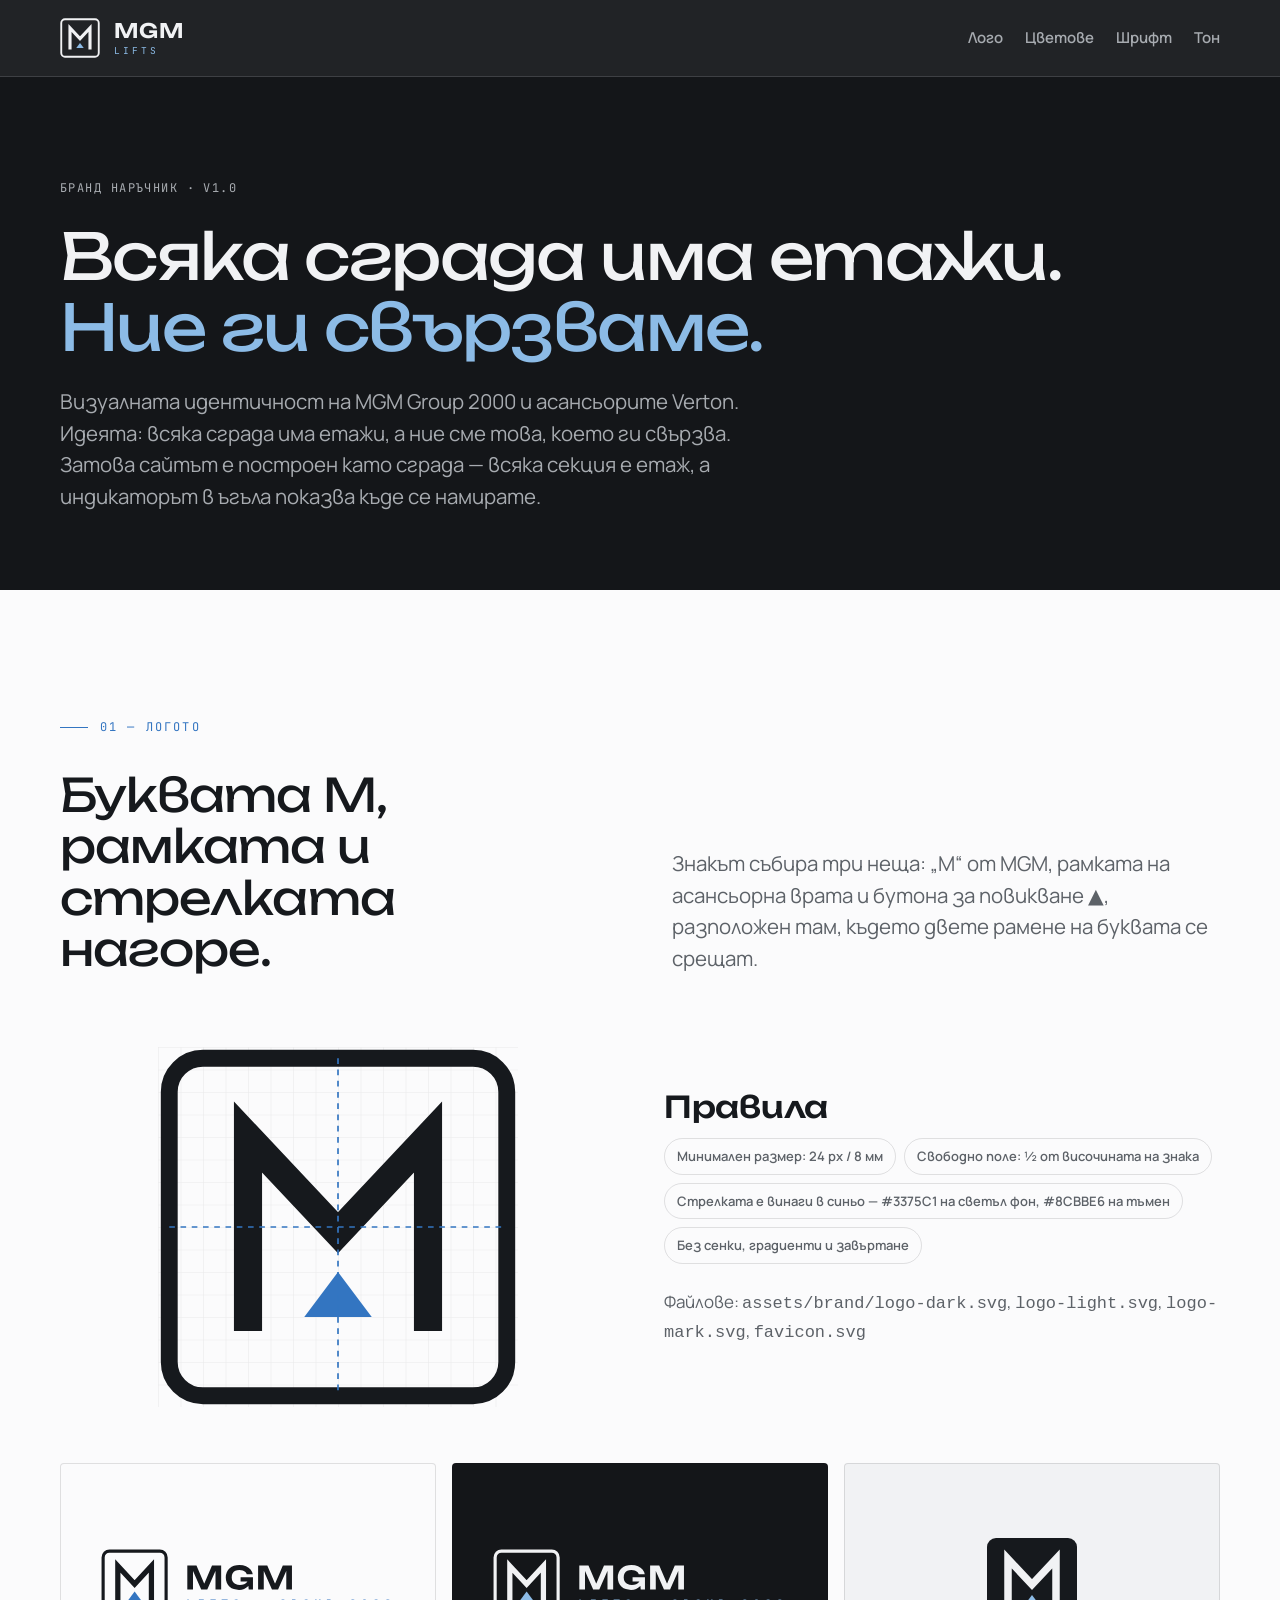
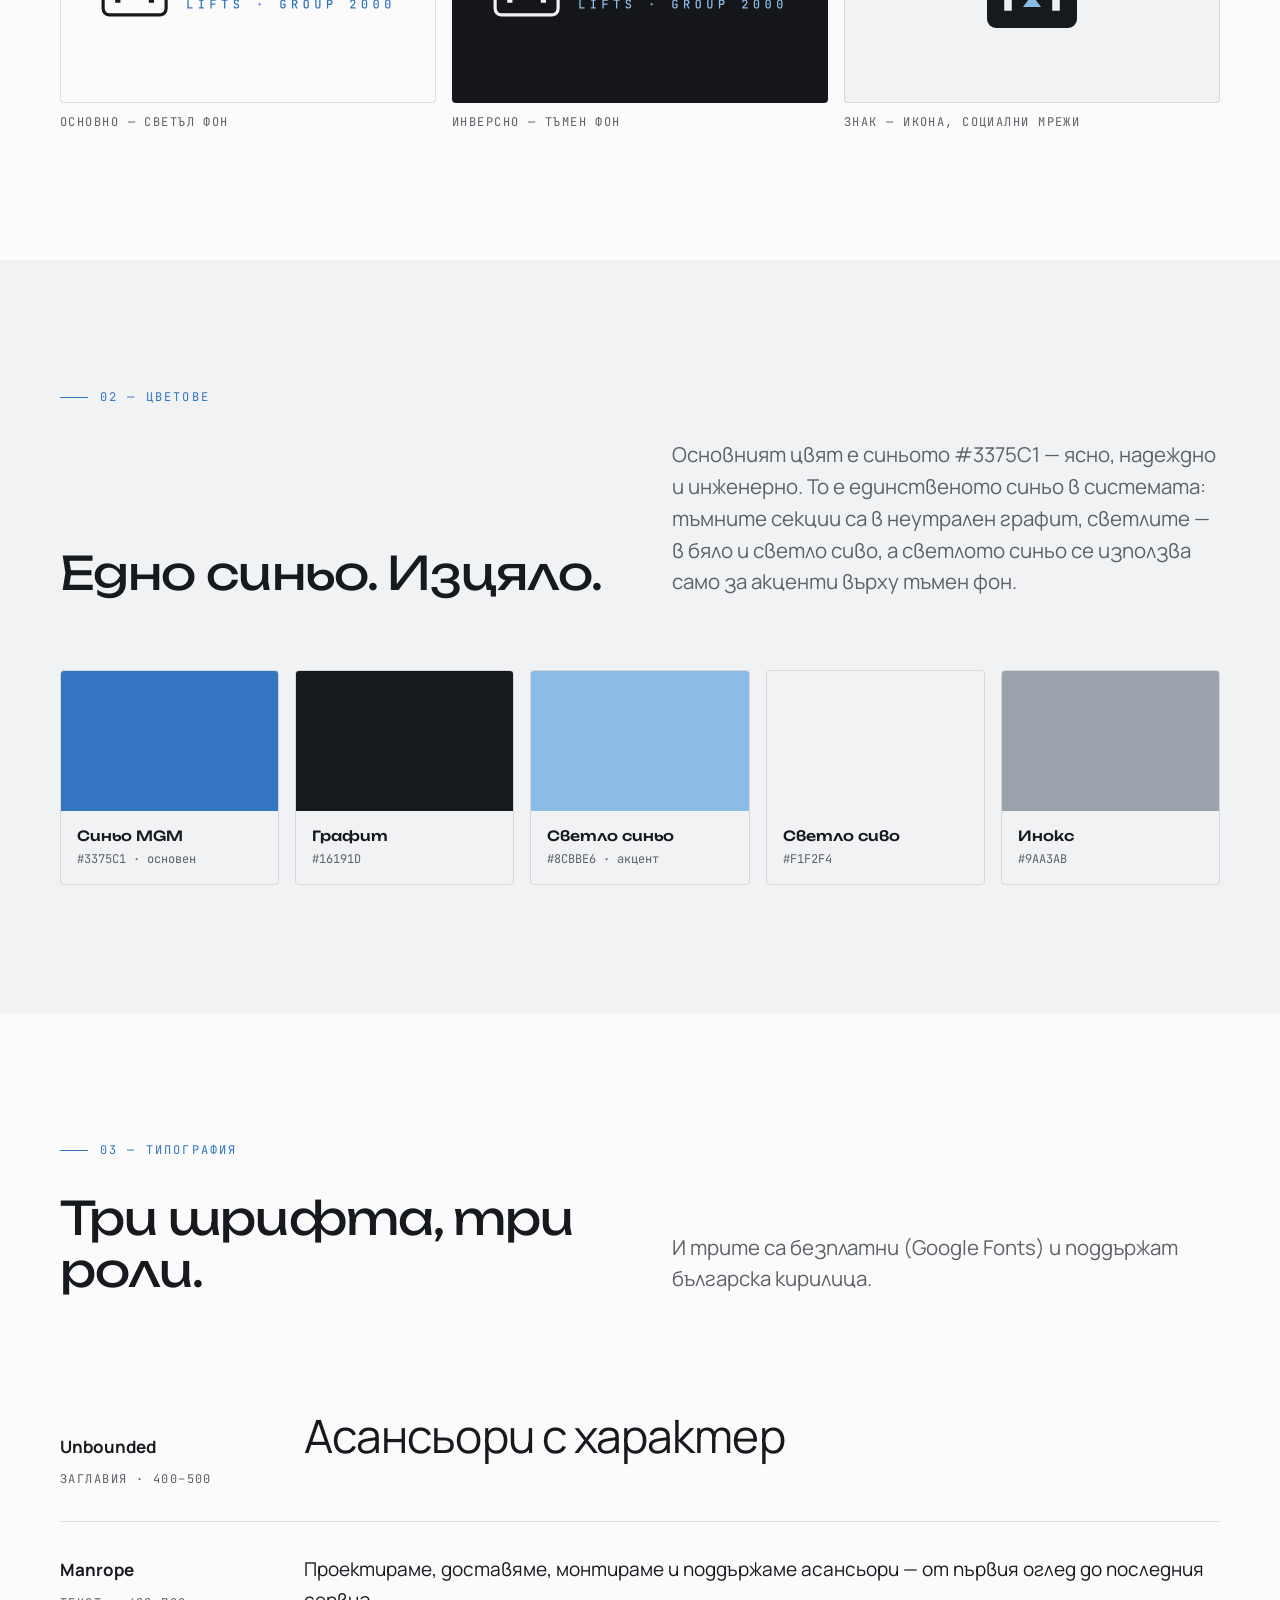
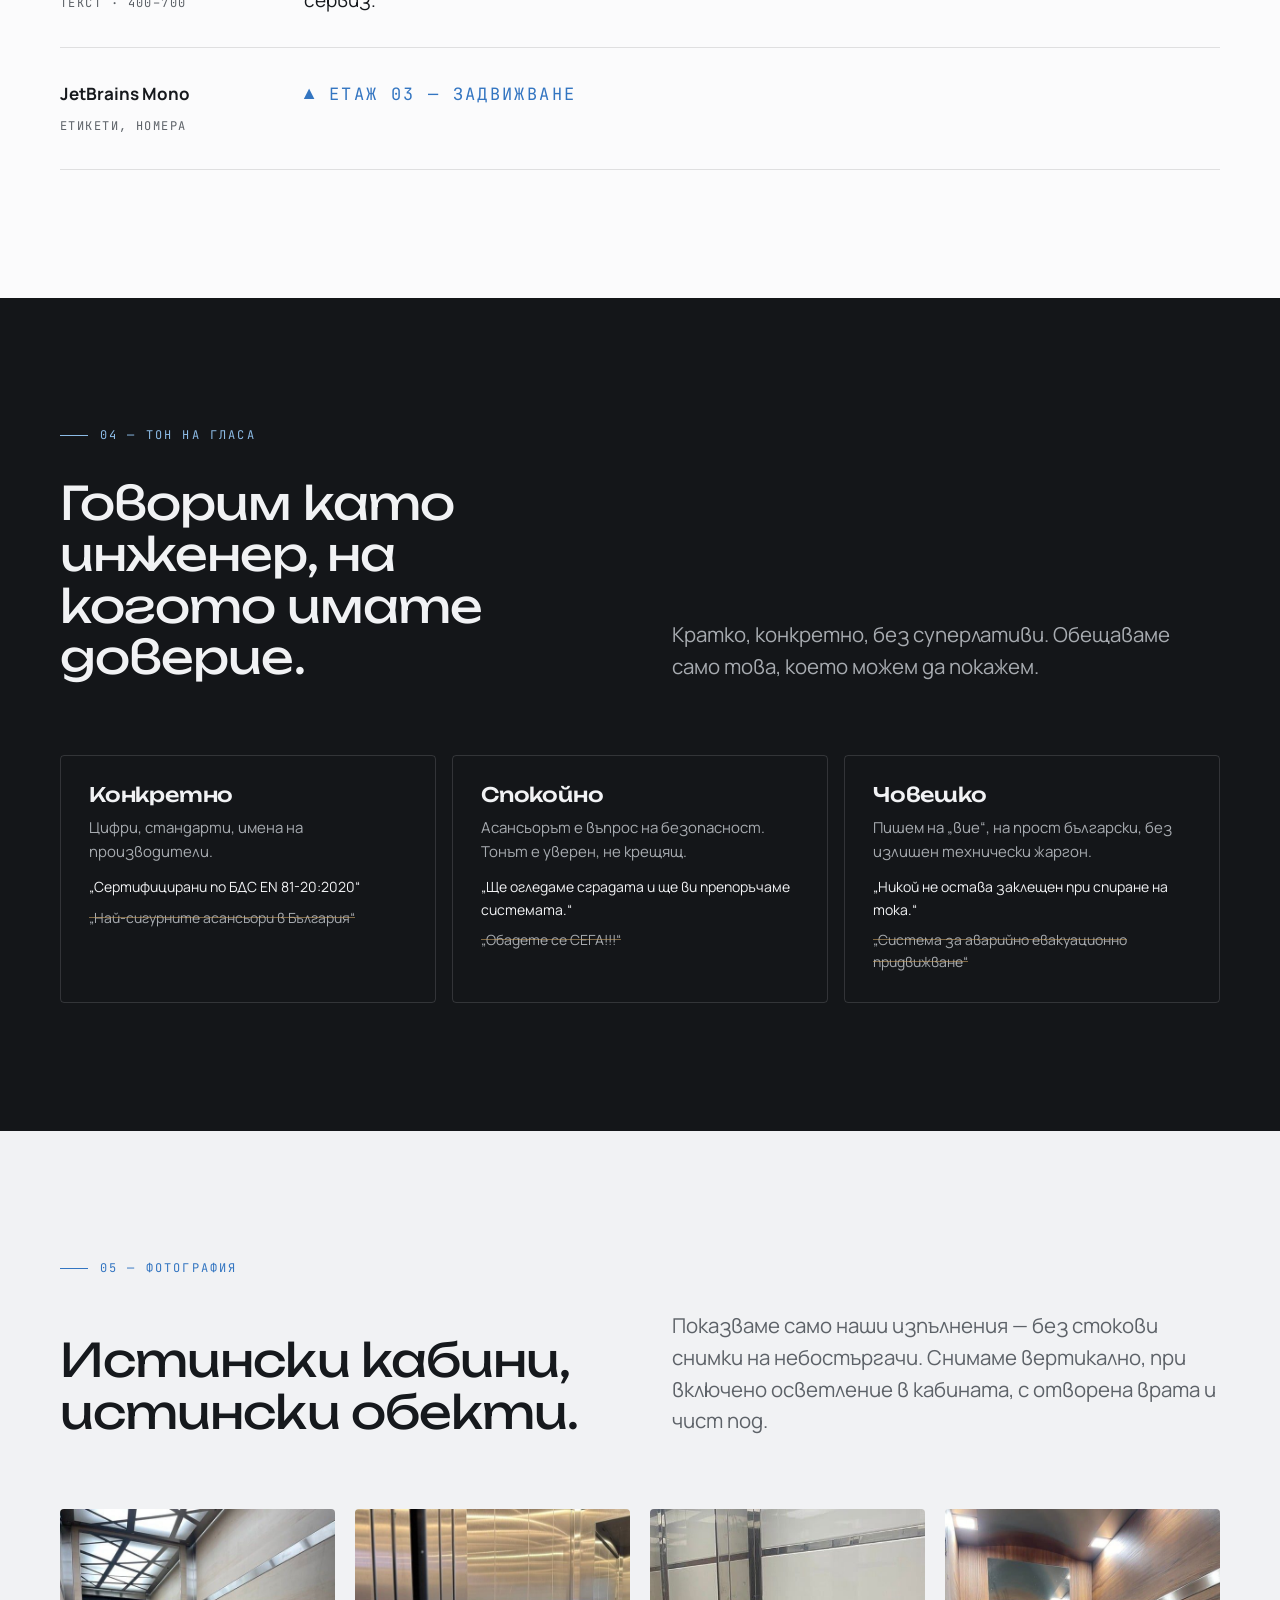
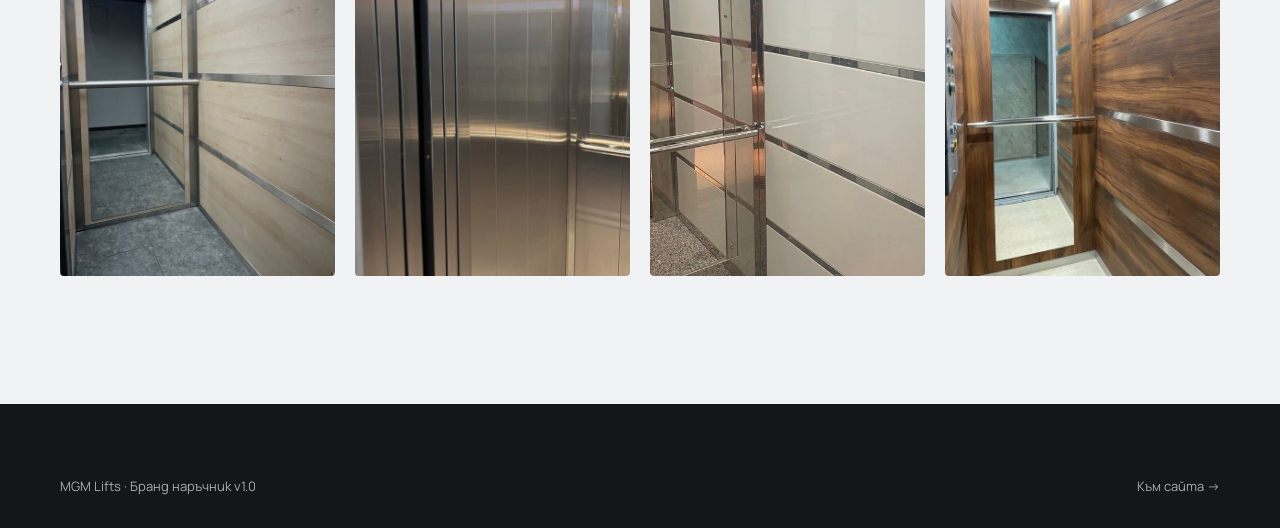
==== commit a6e134c0: "Replace navy with neutral graphite; keep #3375C1 as the only blue Co-Authored-By: Claude Opus 5.5 <n" ====
--- a/brand/index.html
+++ b/brand/index.html
@@ -75,10 +75,10 @@
 
         <div class="construct">
           <svg viewBox="0 0 64 64" aria-label="Конструкция на знака">
-            <defs><pattern id="g" width="4" height="4" patternUnits="userSpaceOnUse"><path d="M4 0H0V4" fill="none" stroke="#0b1928" stroke-opacity=".08" stroke-width=".2"/></pattern></defs>
+            <defs><pattern id="g" width="4" height="4" patternUnits="userSpaceOnUse"><path d="M4 0H0V4" fill="none" stroke="#16191d" stroke-opacity=".08" stroke-width=".2"/></pattern></defs>
             <rect width="64" height="64" fill="url(#g)"/>
-            <rect x="2" y="2" width="60" height="60" rx="6" fill="none" stroke="#0b1928" stroke-width="3"/>
-            <path d="M16 48V16l16 17 16-17v32" fill="none" stroke="#0b1928" stroke-width="5" stroke-linecap="square"/>
+            <rect x="2" y="2" width="60" height="60" rx="6" fill="none" stroke="#16191d" stroke-width="3"/>
+            <path d="M16 48V16l16 17 16-17v32" fill="none" stroke="#16191d" stroke-width="5" stroke-linecap="square"/>
             <path d="M32 40l-6 8h12z" fill="#3375c1"/>
             <path d="M32 2v60M2 32h60" stroke="#3375c1" stroke-width=".3" stroke-dasharray="1 1"/>
           </svg>
@@ -116,13 +116,13 @@
         <div class="section-head">
           <span class="eyebrow">02 — Цветове</span>
           <h2 class="h-lg">Едно синьо. Изцяло.</h2>
-          <p class="lead">Основният цвят е синьото #3375C1 — спокойно, надеждно и инженерно. Тъмните секции са в нощно синьо от същото семейство, а светлото синьо се използва само за акценти върху тъмен фон.</p>
+          <p class="lead">Основният цвят е синьото #3375C1 — ясно, надеждно и инженерно. То е единственото синьо в системата: тъмните секции са в неутрален графит, светлите — в бяло и светло сиво, а светлото синьо се използва само за акценти върху тъмен фон.</p>
         </div>
         <div class="swatch-row">
           <div class="color"><div style="background:#3375c1"></div><p><b>Синьо MGM</b><span>#3375C1 · основен</span></p></div>
-          <div class="color"><div style="background:#0b1928"></div><p><b>Нощно синьо</b><span>#0B1928</span></p></div>
+          <div class="color"><div style="background:#16191d"></div><p><b>Графит</b><span>#16191D</span></p></div>
           <div class="color"><div style="background:#8cbbe6"></div><p><b>Светло синьо</b><span>#8CBBE6 · акцент</span></p></div>
-          <div class="color"><div style="background:#edf2f7"></div><p><b>Мъгла</b><span>#EDF2F7</span></p></div>
+          <div class="color"><div style="background:#f1f2f4"></div><p><b>Светло сиво</b><span>#F1F2F4</span></p></div>
           <div class="color"><div style="background:#9aa3ab"></div><p><b>Инокс</b><span>#9AA3AB</span></p></div>
         </div>
       </div>
--- a/assets/css/style.css
+++ b/assets/css/style.css
@@ -4,18 +4,18 @@
    ========================================================================== */
 
 :root {
-  --ink: #0b1928;
-  --ink-2: #102338;
-  --ink-3: #18304a;
-  --bone: #edf2f7;
-  --paper: #fafcfd;
+  --ink: #141619;
+  --ink-2: #1c1f23;
+  --ink-3: #272b30;
+  --bone: #f1f2f4;
+  --paper: #fbfbfc;
   --steel: #9aa3ab;
   --steel-2: #c9ced3;
-  --text: #0f1d2b;
-  --muted: #536173;
-  --muted-on-dark: #a5b4c5;
-  --line: rgba(11, 25, 40, 0.12);
-  --line-on-dark: rgba(237, 242, 247, 0.14);
+  --text: #16191d;
+  --muted: #5d6268;
+  --muted-on-dark: #a7abb0;
+  --line: rgba(20, 22, 25, 0.12);
+  --line-on-dark: rgba(241, 242, 244, 0.14);
   --brand: #3375c1;
   --brand-hover: #2a62a3;
   --accent: #8cbbe6;
@@ -115,7 +115,7 @@
 
 .site-header {
   position: sticky; top: 0; z-index: 50;
-  background: rgba(11, 25, 40, 0.92);
+  background: rgba(20, 22, 25, 0.94);
   backdrop-filter: saturate(1.4) blur(10px);
   -webkit-backdrop-filter: saturate(1.4) blur(10px);
   color: var(--bone);
@@ -197,7 +197,7 @@
 
 /* ---------- Hero ---------- */
 
-.hero { background: radial-gradient(ellipse 60% 70% at 85% 40%, rgba(51,117,193,.38), transparent 70%), var(--ink); color: var(--bone); padding: clamp(48px, 7vw, 96px) 0 0; overflow: hidden; }
+.hero { background: var(--ink); color: var(--bone); padding: clamp(48px, 7vw, 96px) 0 0; overflow: hidden; }
 .hero-grid { display: grid; grid-template-columns: 1.25fr 0.75fr; gap: clamp(32px, 6vw, 88px); align-items: end; }
 .hero h1 { margin: 24px 0 28px; }
 .hero .lead { margin-bottom: 36px; }
@@ -206,18 +206,18 @@
 /* Асансьорна врата — подписният елемент */
 .lift {
   position: relative; align-self: end;
-  padding: 18px 18px 0; background: linear-gradient(180deg, #1f3550, #12243a);
+  padding: 18px 18px 0; background: linear-gradient(180deg, #2b2f35, #1c1f23);
   border-radius: 6px 6px 0 0; box-shadow: inset 0 0 0 1px var(--line-on-dark);
 }
 .lift-display {
   display: flex; align-items: center; justify-content: center; gap: 10px;
   width: 112px; margin: 0 auto 16px; padding: 8px 0; border-radius: 3px;
-  background: #050d16; color: var(--accent-2); font-family: var(--font-mono); font-size: 18px; letter-spacing: 0.1em;
+  background: #07090b; color: var(--accent-2); font-family: var(--font-mono); font-size: 18px; letter-spacing: 0.1em;
   box-shadow: inset 0 0 0 1px rgba(255,255,255,.06), 0 0 24px rgba(201,160,99,.12);
 }
 .lift-display .arrow { font-size: 12px; animation: blink 1.6s steps(2) infinite; }
 @keyframes blink { 50% { opacity: .25; } }
-.lift-car { position: relative; aspect-ratio: 3 / 4; overflow: hidden; background: #081320; }
+.lift-car { position: relative; aspect-ratio: 3 / 4; overflow: hidden; background: #0b0d10; }
 .lift-car img { width: 100%; height: 100%; object-fit: cover; transform: scale(1.06); transition: transform 2.4s var(--ease) .5s; }
 .lift-door {
   position: absolute; top: 0; bottom: 0; width: 50%; z-index: 2;
@@ -234,7 +234,7 @@
 .lift-caption {
   position: absolute; left: 18px; right: 18px; bottom: 0; z-index: 3;
   display: flex; justify-content: space-between; padding: 14px 16px;
-  background: linear-gradient(0deg, rgba(8,19,32,.85), transparent);
+  background: linear-gradient(0deg, rgba(10,12,14,.85), transparent);
   font-family: var(--font-mono); font-size: 12px; letter-spacing: .12em; text-transform: uppercase; color: var(--bone);
 }
 
@@ -504,7 +504,7 @@
 .floor-indicator {
   position: fixed; right: 20px; bottom: 20px; z-index: 40;
   display: flex; align-items: center; gap: 12px; padding: 10px 14px 10px 12px;
-  background: #050d16; color: var(--accent-2); border-radius: 4px;
+  background: #07090b; color: var(--accent-2); border-radius: 4px;
   box-shadow: 0 10px 30px rgba(0,0,0,.25), inset 0 0 0 1px rgba(255,255,255,.07);
   font-family: var(--font-mono); font-size: 13px; letter-spacing: .1em;
   opacity: 0; transform: translateY(10px); transition: opacity .3s, transform .3s;
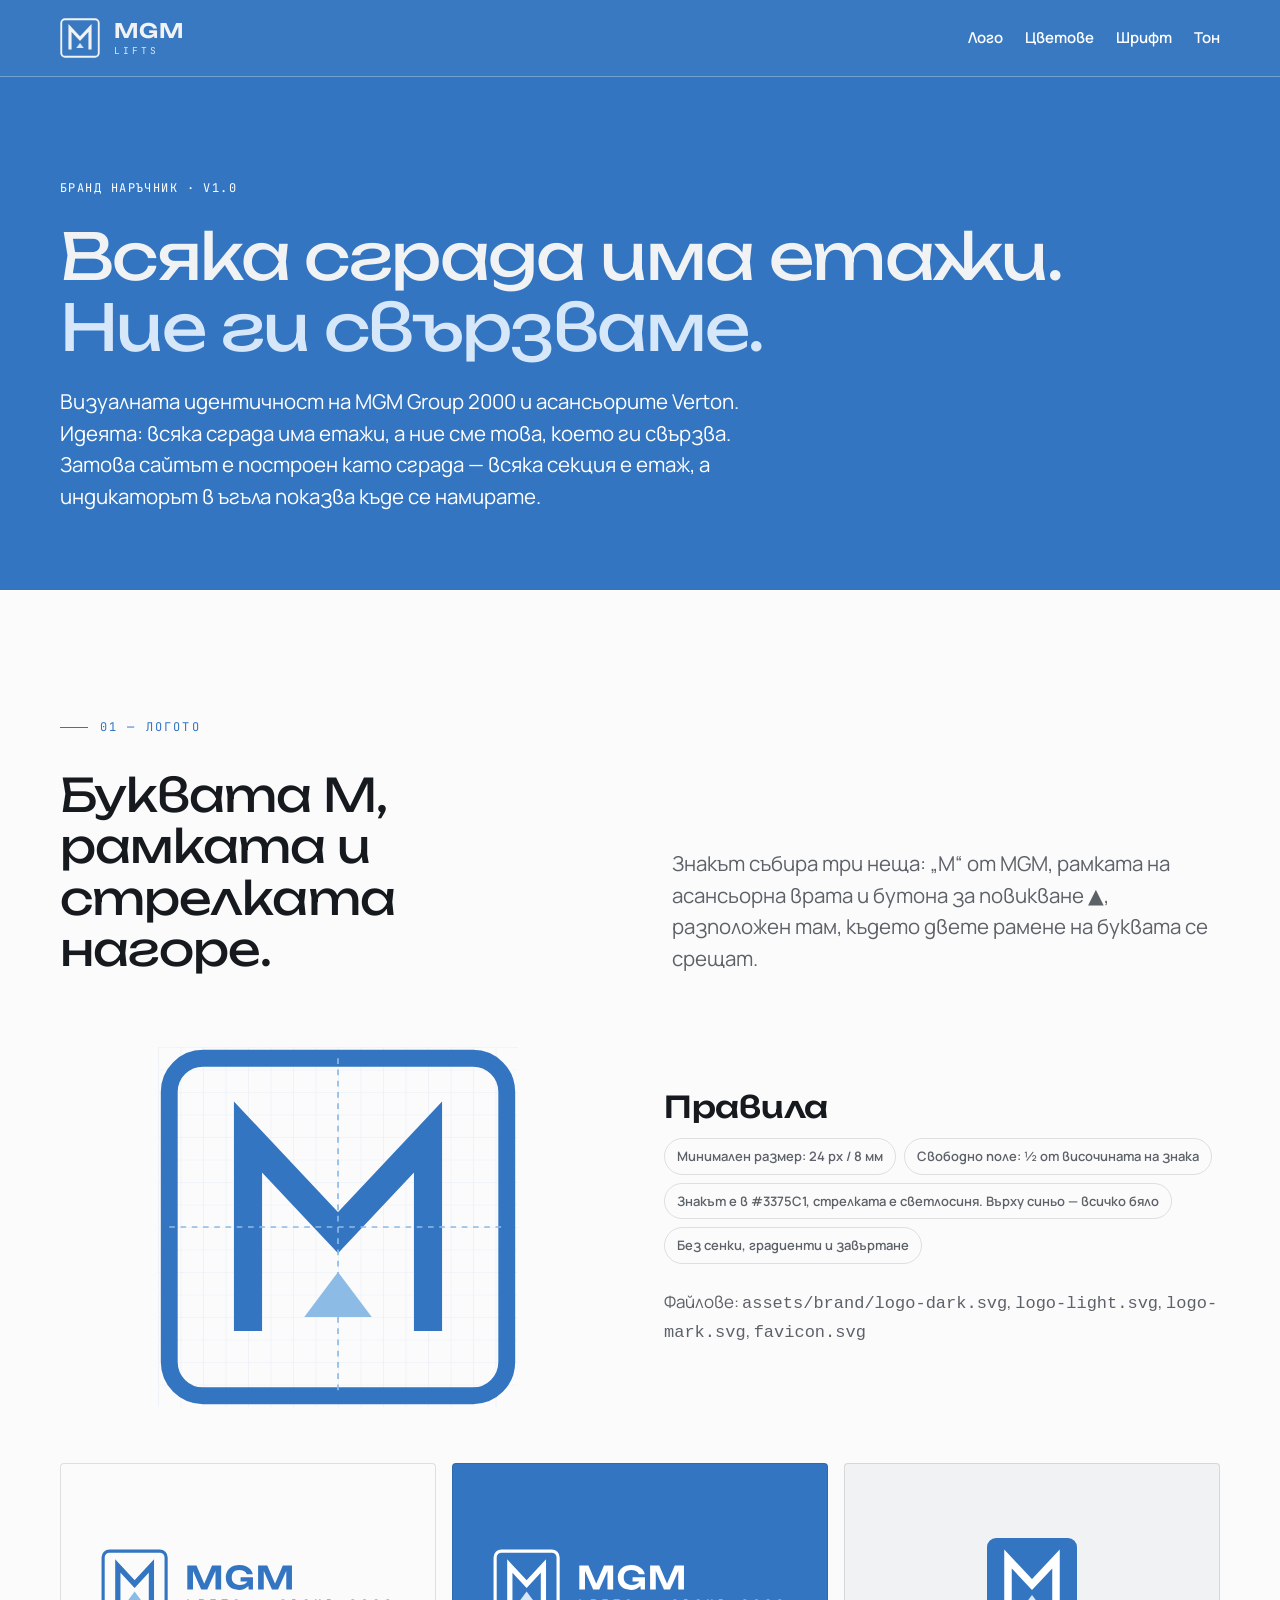
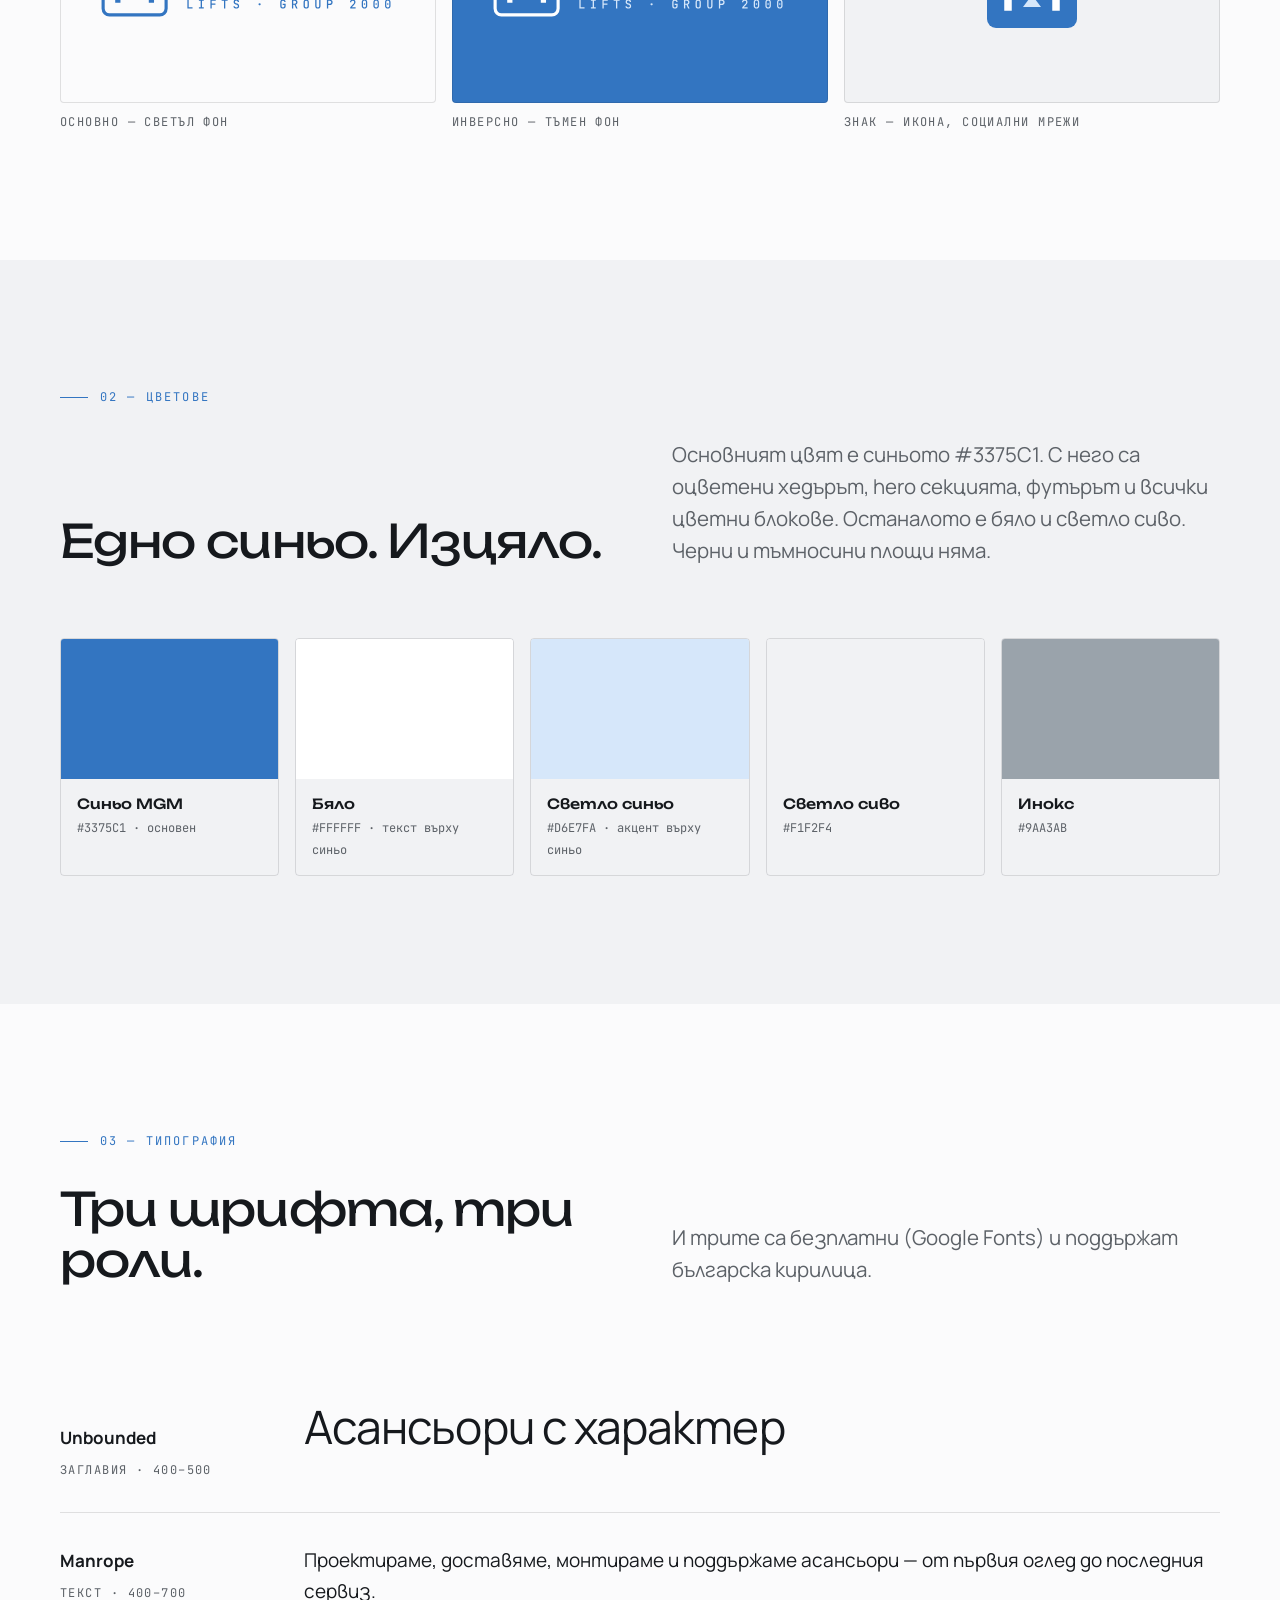
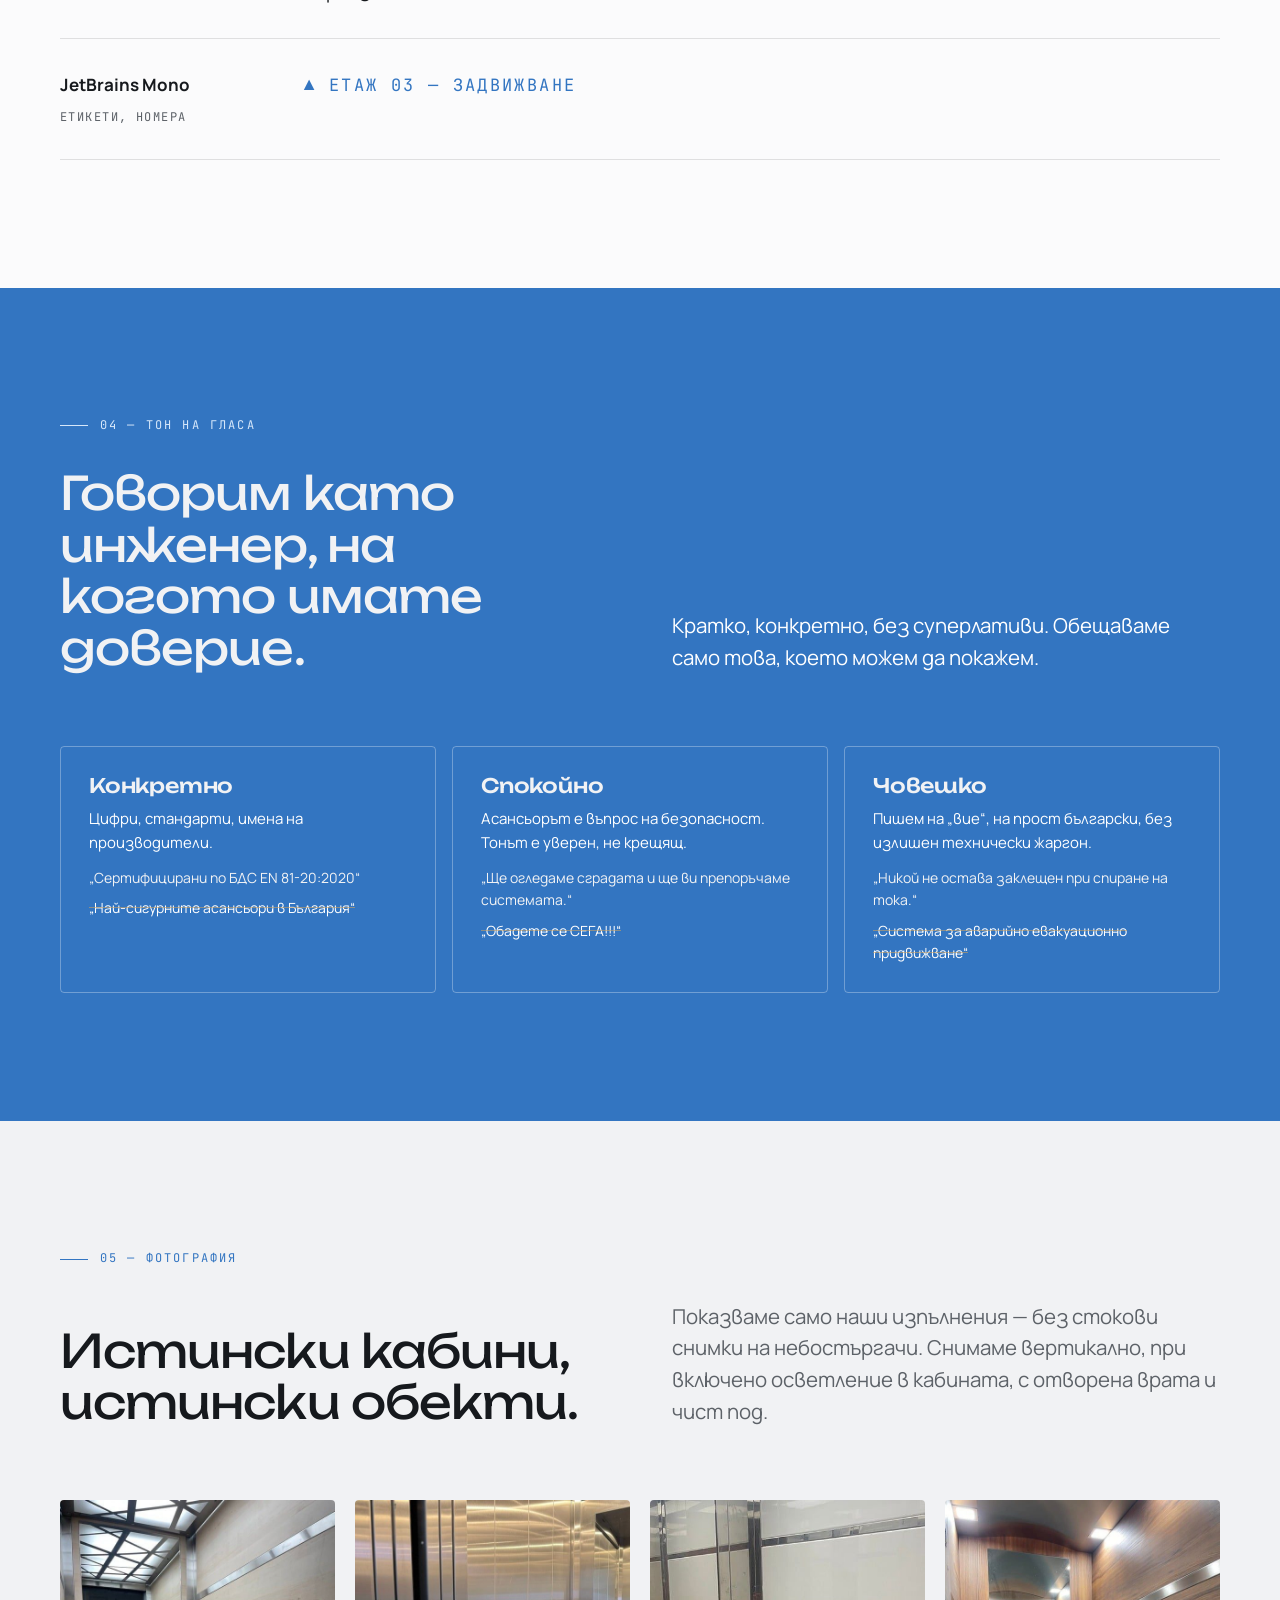
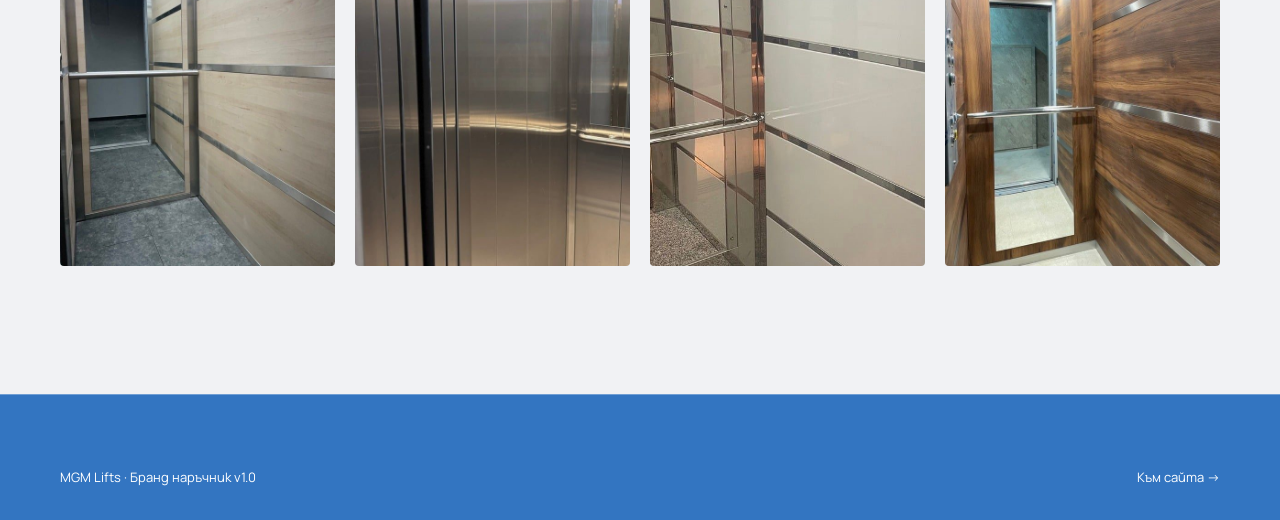
==== commit d2b11c03: "Make #3375C1 the main surface colour; remove black areas Header, hero, footer and coloured sections " ====
--- a/brand/index.html
+++ b/brand/index.html
@@ -75,19 +75,19 @@
 
         <div class="construct">
           <svg viewBox="0 0 64 64" aria-label="Конструкция на знака">
-            <defs><pattern id="g" width="4" height="4" patternUnits="userSpaceOnUse"><path d="M4 0H0V4" fill="none" stroke="#16191d" stroke-opacity=".08" stroke-width=".2"/></pattern></defs>
+            <defs><pattern id="g" width="4" height="4" patternUnits="userSpaceOnUse"><path d="M4 0H0V4" fill="none" stroke="#3375c1" stroke-opacity=".1" stroke-width=".2"/></pattern></defs>
             <rect width="64" height="64" fill="url(#g)"/>
-            <rect x="2" y="2" width="60" height="60" rx="6" fill="none" stroke="#16191d" stroke-width="3"/>
-            <path d="M16 48V16l16 17 16-17v32" fill="none" stroke="#16191d" stroke-width="5" stroke-linecap="square"/>
-            <path d="M32 40l-6 8h12z" fill="#3375c1"/>
-            <path d="M32 2v60M2 32h60" stroke="#3375c1" stroke-width=".3" stroke-dasharray="1 1"/>
+            <rect x="2" y="2" width="60" height="60" rx="6" fill="none" stroke="#3375c1" stroke-width="3"/>
+            <path d="M16 48V16l16 17 16-17v32" fill="none" stroke="#3375c1" stroke-width="5" stroke-linecap="square"/>
+            <path d="M32 40l-6 8h12z" fill="#8cbbe6"/>
+            <path d="M32 2v60M2 32h60" stroke="#8cbbe6" stroke-width=".3" stroke-dasharray="1 1"/>
           </svg>
           <div>
             <h3 class="h-md" style="margin-bottom:14px">Правила</h3>
             <ul class="chips" style="margin-top:0">
               <li>Минимален размер: 24 px / 8 мм</li>
               <li>Свободно поле: ½ от височината на знака</li>
-              <li>Стрелката е винаги в синьо — #3375C1 на светъл фон, #8CBBE6 на тъмен</li>
+              <li>Знакът е в #3375C1, стрелката е светлосиня. Върху синьо — всичко бяло</li>
               <li>Без сенки, градиенти и завъртане</li>
             </ul>
             <p style="margin-top:24px;color:var(--muted)">Файлове: <code>assets/brand/logo-dark.svg</code>, <code>logo-light.svg</code>, <code>logo-mark.svg</code>, <code>favicon.svg</code></p>
@@ -116,12 +116,12 @@
         <div class="section-head">
           <span class="eyebrow">02 — Цветове</span>
           <h2 class="h-lg">Едно синьо. Изцяло.</h2>
-          <p class="lead">Основният цвят е синьото #3375C1 — ясно, надеждно и инженерно. То е единственото синьо в системата: тъмните секции са в неутрален графит, светлите — в бяло и светло сиво, а светлото синьо се използва само за акценти върху тъмен фон.</p>
+          <p class="lead">Основният цвят е синьото #3375C1. С него са оцветени хедърът, hero секцията, футърът и всички цветни блокове. Останалото е бяло и светло сиво. Черни и тъмносини площи няма.</p>
         </div>
         <div class="swatch-row">
           <div class="color"><div style="background:#3375c1"></div><p><b>Синьо MGM</b><span>#3375C1 · основен</span></p></div>
-          <div class="color"><div style="background:#16191d"></div><p><b>Графит</b><span>#16191D</span></p></div>
-          <div class="color"><div style="background:#8cbbe6"></div><p><b>Светло синьо</b><span>#8CBBE6 · акцент</span></p></div>
+          <div class="color"><div style="background:#ffffff"></div><p><b>Бяло</b><span>#FFFFFF · текст върху синьо</span></p></div>
+          <div class="color"><div style="background:#d6e7fa"></div><p><b>Светло синьо</b><span>#D6E7FA · акцент върху синьо</span></p></div>
           <div class="color"><div style="background:#f1f2f4"></div><p><b>Светло сиво</b><span>#F1F2F4</span></p></div>
           <div class="color"><div style="background:#9aa3ab"></div><p><b>Инокс</b><span>#9AA3AB</span></p></div>
         </div>
--- a/assets/css/style.css
+++ b/assets/css/style.css
@@ -4,22 +4,22 @@
    ========================================================================== */
 
 :root {
-  --ink: #141619;
-  --ink-2: #1c1f23;
-  --ink-3: #272b30;
+  --ink: #3375c1;
+  --ink-2: #3f80ca;
+  --ink-3: #e3e9f1;
   --bone: #f1f2f4;
   --paper: #fbfbfc;
   --steel: #9aa3ab;
   --steel-2: #c9ced3;
   --text: #16191d;
   --muted: #5d6268;
-  --muted-on-dark: #a7abb0;
+  --muted-on-dark: #ffffff;
   --line: rgba(20, 22, 25, 0.12);
-  --line-on-dark: rgba(241, 242, 244, 0.14);
+  --line-on-dark: rgba(255, 255, 255, 0.3);
   --brand: #3375c1;
   --brand-hover: #2a62a3;
-  --accent: #8cbbe6;
-  --accent-2: #b9d6f1;
+  --accent: #d6e7fa;
+  --accent-2: #ffffff;
 
   --font-display: "Unbounded", "Manrope", system-ui, sans-serif;
   --font-body: "Manrope", system-ui, -apple-system, "Segoe UI", sans-serif;
@@ -95,8 +95,8 @@
 .btn:hover svg { transform: translateX(4px); }
 .btn-primary { background: var(--brand); color: #fff; }
 .btn-primary:hover { background: var(--brand-hover); }
-.dark .btn-primary, .site-header .btn-primary { box-shadow: inset 0 0 0 1px rgba(255,255,255,.14); }
-.dark .btn-primary:hover, .site-header .btn-primary:hover { background: #4a86cf; }
+.dark .btn-primary, .site-header .btn-primary { background: #fff; color: var(--brand); }
+.dark .btn-primary:hover, .site-header .btn-primary:hover { background: var(--bone); }
 .btn-ghost { border-color: var(--line); color: var(--text); }
 .btn-ghost:hover { border-color: var(--text); }
 .dark .btn-ghost { border-color: var(--line-on-dark); color: var(--bone); }
@@ -115,7 +115,7 @@
 
 .site-header {
   position: sticky; top: 0; z-index: 50;
-  background: rgba(20, 22, 25, 0.94);
+  background: rgba(51, 117, 193, 0.97);
   backdrop-filter: saturate(1.4) blur(10px);
   -webkit-backdrop-filter: saturate(1.4) blur(10px);
   color: var(--bone);
@@ -174,7 +174,7 @@
   .nav a { padding: 16px 0; font-size: 18px; border-bottom: 1px solid var(--line-on-dark); }
   .nav a[aria-current="page"]::after { display: none; }
   .nav a[aria-current="page"] { color: var(--accent); }
-  .nav .nav-mobile-cta { display: flex; margin-top: 20px; border: 0; justify-content: center; color: #fff; }
+  .nav .nav-mobile-cta { display: flex; margin-top: 20px; border: 0; justify-content: center; color: var(--brand); }
   .nav-open .nav { opacity: 1; visibility: visible; transform: none; }
 }
 
@@ -206,18 +206,18 @@
 /* Асансьорна врата — подписният елемент */
 .lift {
   position: relative; align-self: end;
-  padding: 18px 18px 0; background: linear-gradient(180deg, #2b2f35, #1c1f23);
+  padding: 18px 18px 0; background: linear-gradient(180deg, #4a87cd, #3f80ca);
   border-radius: 6px 6px 0 0; box-shadow: inset 0 0 0 1px var(--line-on-dark);
 }
 .lift-display {
   display: flex; align-items: center; justify-content: center; gap: 10px;
   width: 112px; margin: 0 auto 16px; padding: 8px 0; border-radius: 3px;
-  background: #07090b; color: var(--accent-2); font-family: var(--font-mono); font-size: 18px; letter-spacing: 0.1em;
-  box-shadow: inset 0 0 0 1px rgba(255,255,255,.06), 0 0 24px rgba(201,160,99,.12);
+  background: #fff; color: var(--brand); font-family: var(--font-mono); font-size: 18px; letter-spacing: 0.1em;
+  box-shadow: 0 4px 16px rgba(0,0,0,.12);
 }
 .lift-display .arrow { font-size: 12px; animation: blink 1.6s steps(2) infinite; }
 @keyframes blink { 50% { opacity: .25; } }
-.lift-car { position: relative; aspect-ratio: 3 / 4; overflow: hidden; background: #0b0d10; }
+.lift-car { position: relative; aspect-ratio: 3 / 4; overflow: hidden; background: var(--brand-hover); }
 .lift-car img { width: 100%; height: 100%; object-fit: cover; transform: scale(1.06); transition: transform 2.4s var(--ease) .5s; }
 .lift-door {
   position: absolute; top: 0; bottom: 0; width: 50%; z-index: 2;
@@ -234,7 +234,7 @@
 .lift-caption {
   position: absolute; left: 18px; right: 18px; bottom: 0; z-index: 3;
   display: flex; justify-content: space-between; padding: 14px 16px;
-  background: linear-gradient(0deg, rgba(10,12,14,.85), transparent);
+  background: linear-gradient(0deg, rgba(51,117,193,.92), transparent);
   font-family: var(--font-mono); font-size: 12px; letter-spacing: .12em; text-transform: uppercase; color: var(--bone);
 }
 
@@ -488,7 +488,7 @@
 
 /* ---------- Футър ---------- */
 
-.site-footer { background: var(--ink); color: var(--muted-on-dark); padding: 72px 0 32px; font-size: 15px; }
+.site-footer { background: var(--ink); color: var(--muted-on-dark); padding: 72px 0 32px; font-size: 15px; border-top: 1px solid var(--line-on-dark); }
 .footer-grid { display: grid; grid-template-columns: 1.4fr 1fr 1fr 1fr; gap: 40px; padding-bottom: 56px; border-bottom: 1px solid var(--line-on-dark); }
 .footer-grid h4 { font-family: var(--font-mono); font-weight: 400; font-size: 12px; letter-spacing: .16em; text-transform: uppercase; color: var(--accent); margin-bottom: 18px; }
 .footer-grid ul { list-style: none; margin: 0; padding: 0; display: grid; gap: 10px; }
@@ -504,8 +504,8 @@
 .floor-indicator {
   position: fixed; right: 20px; bottom: 20px; z-index: 40;
   display: flex; align-items: center; gap: 12px; padding: 10px 14px 10px 12px;
-  background: #07090b; color: var(--accent-2); border-radius: 4px;
-  box-shadow: 0 10px 30px rgba(0,0,0,.25), inset 0 0 0 1px rgba(255,255,255,.07);
+  background: var(--brand); color: #fff; border-radius: 4px;
+  box-shadow: 0 10px 30px rgba(51,117,193,.3), inset 0 0 0 1px rgba(255,255,255,.35);
   font-family: var(--font-mono); font-size: 13px; letter-spacing: .1em;
   opacity: 0; transform: translateY(10px); transition: opacity .3s, transform .3s;
   pointer-events: none;
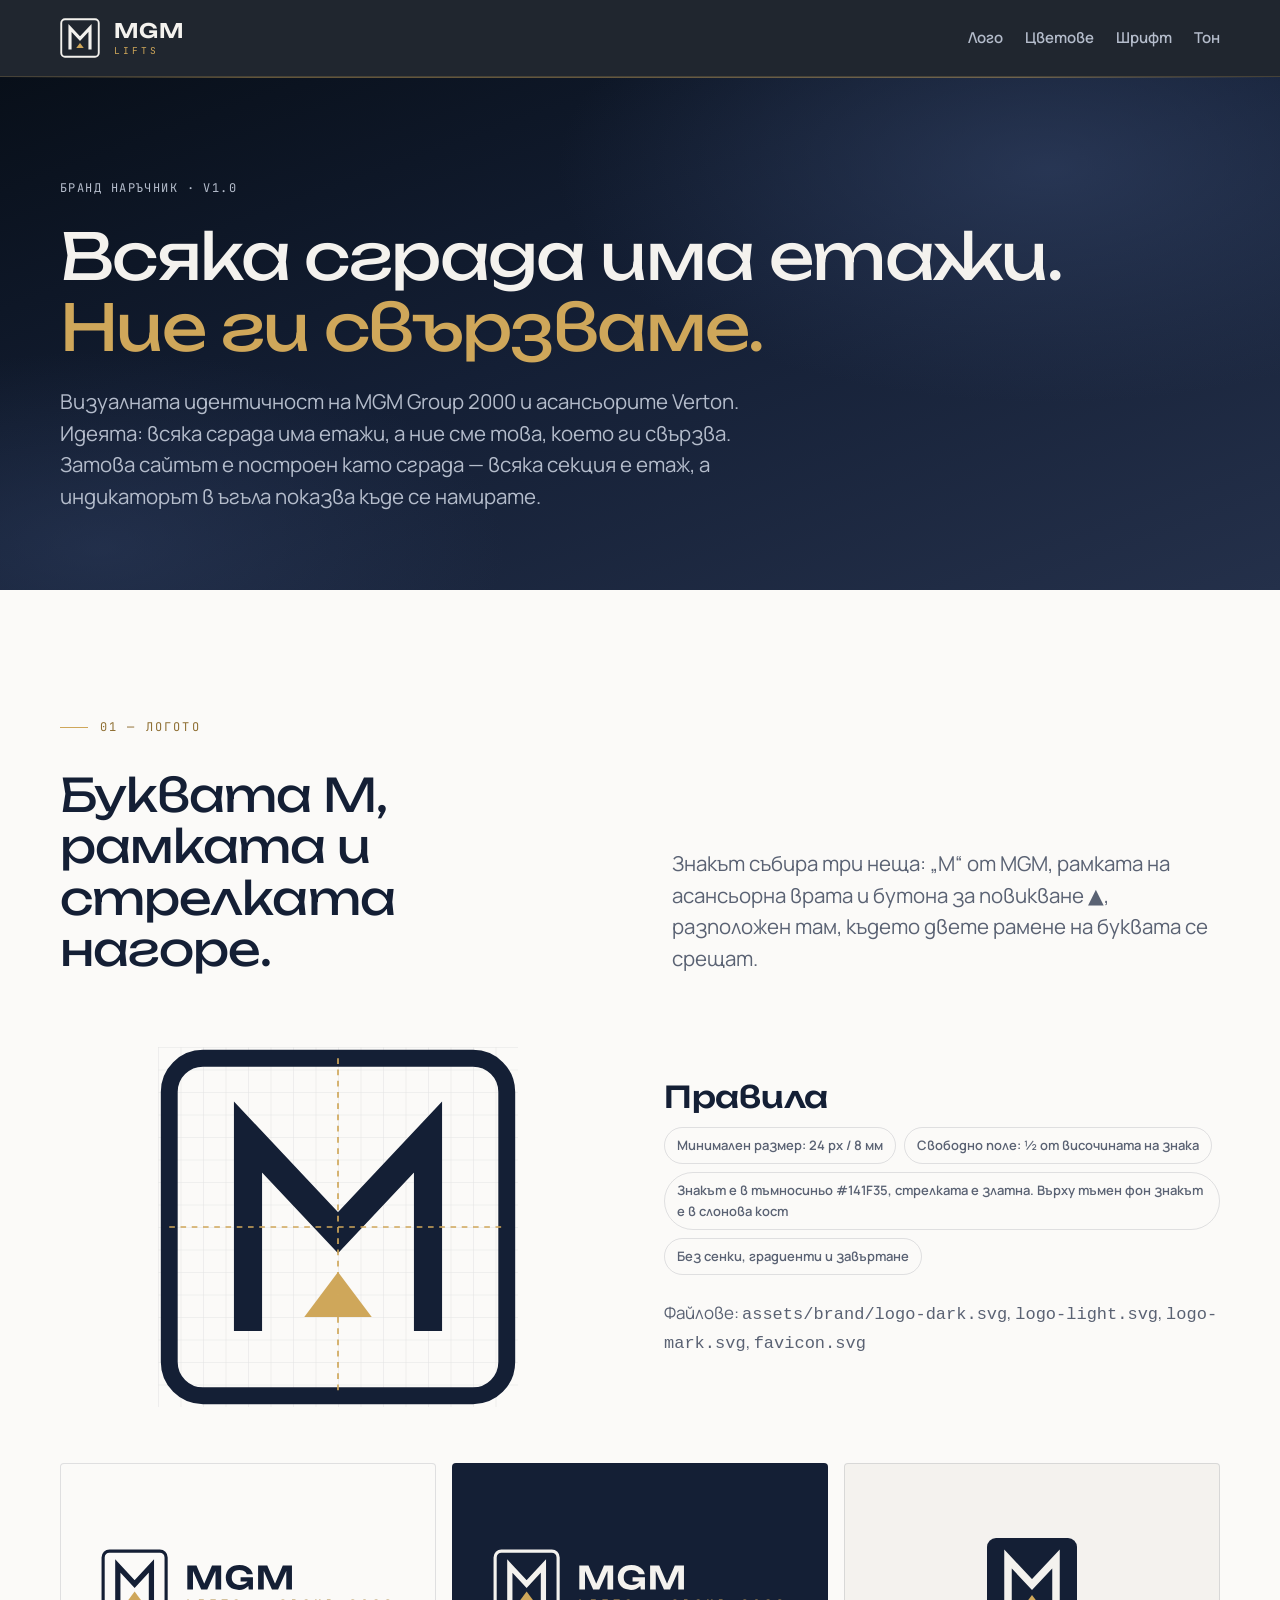
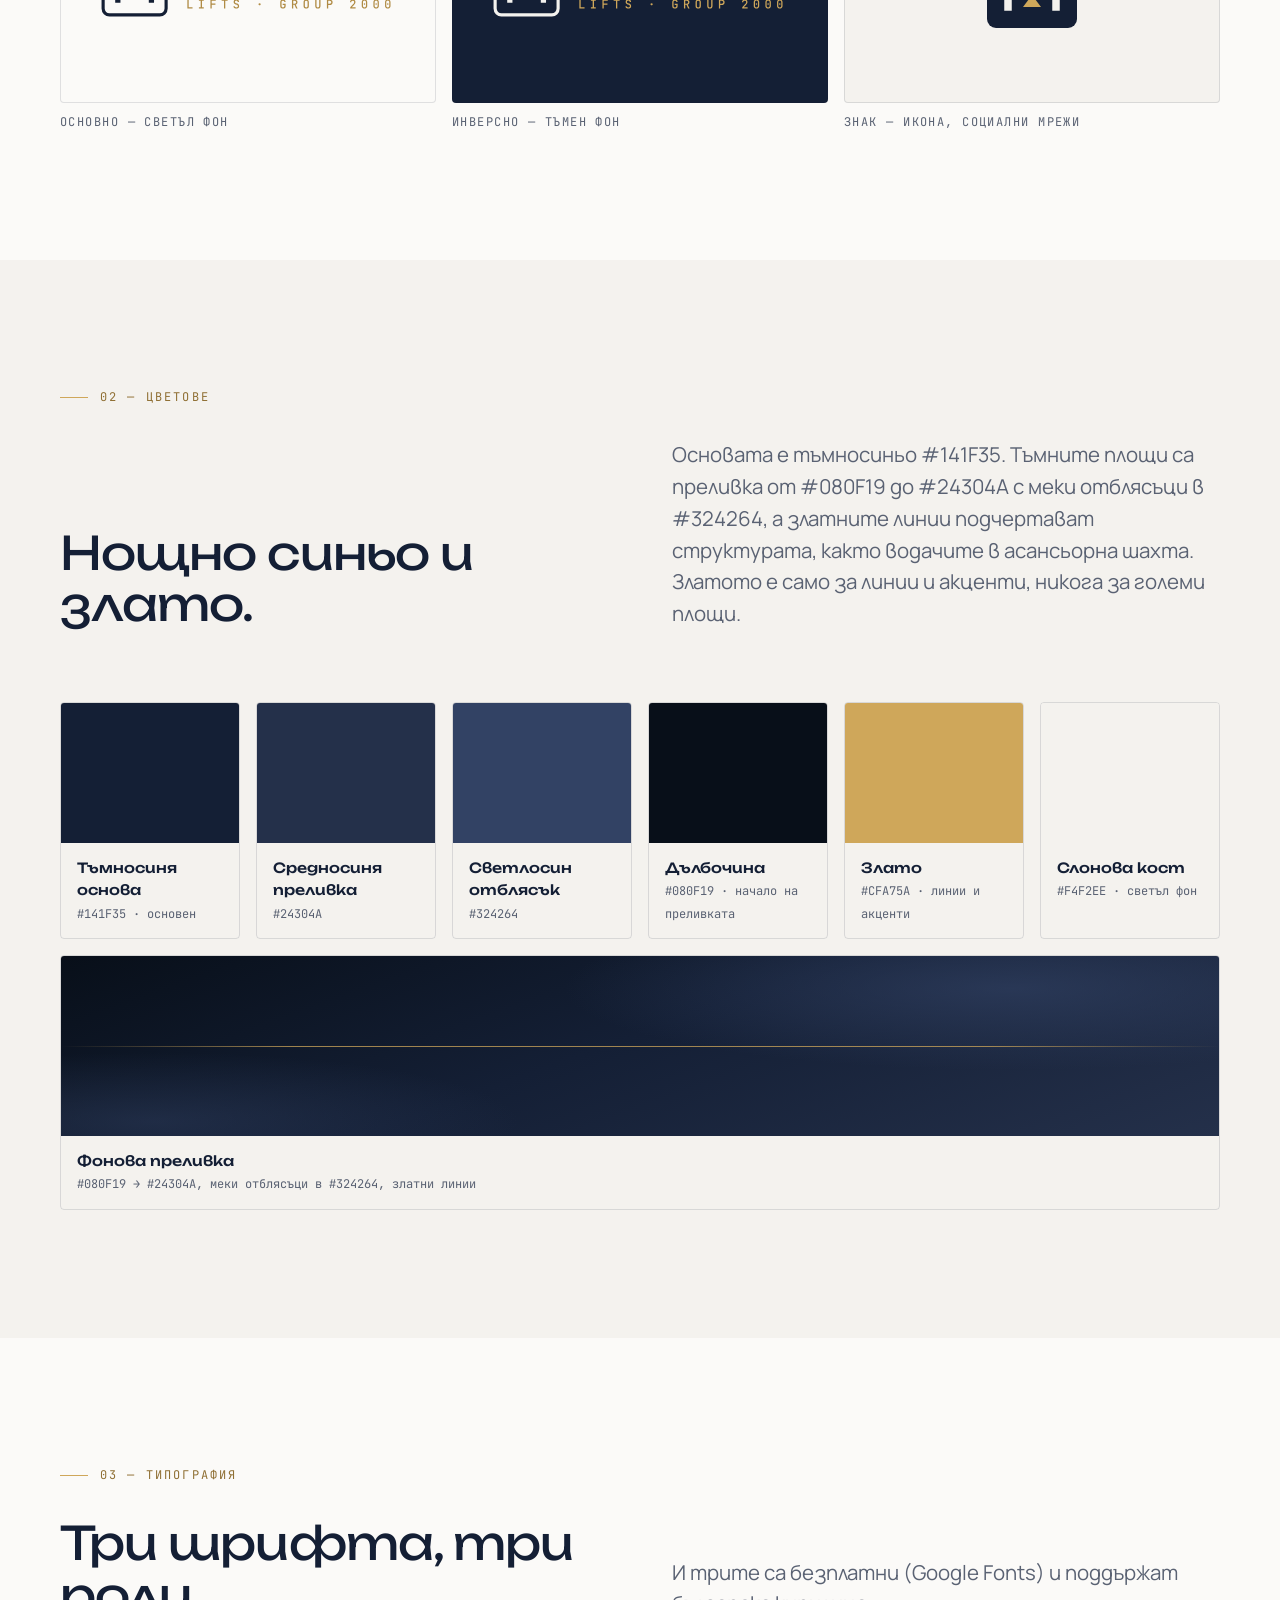
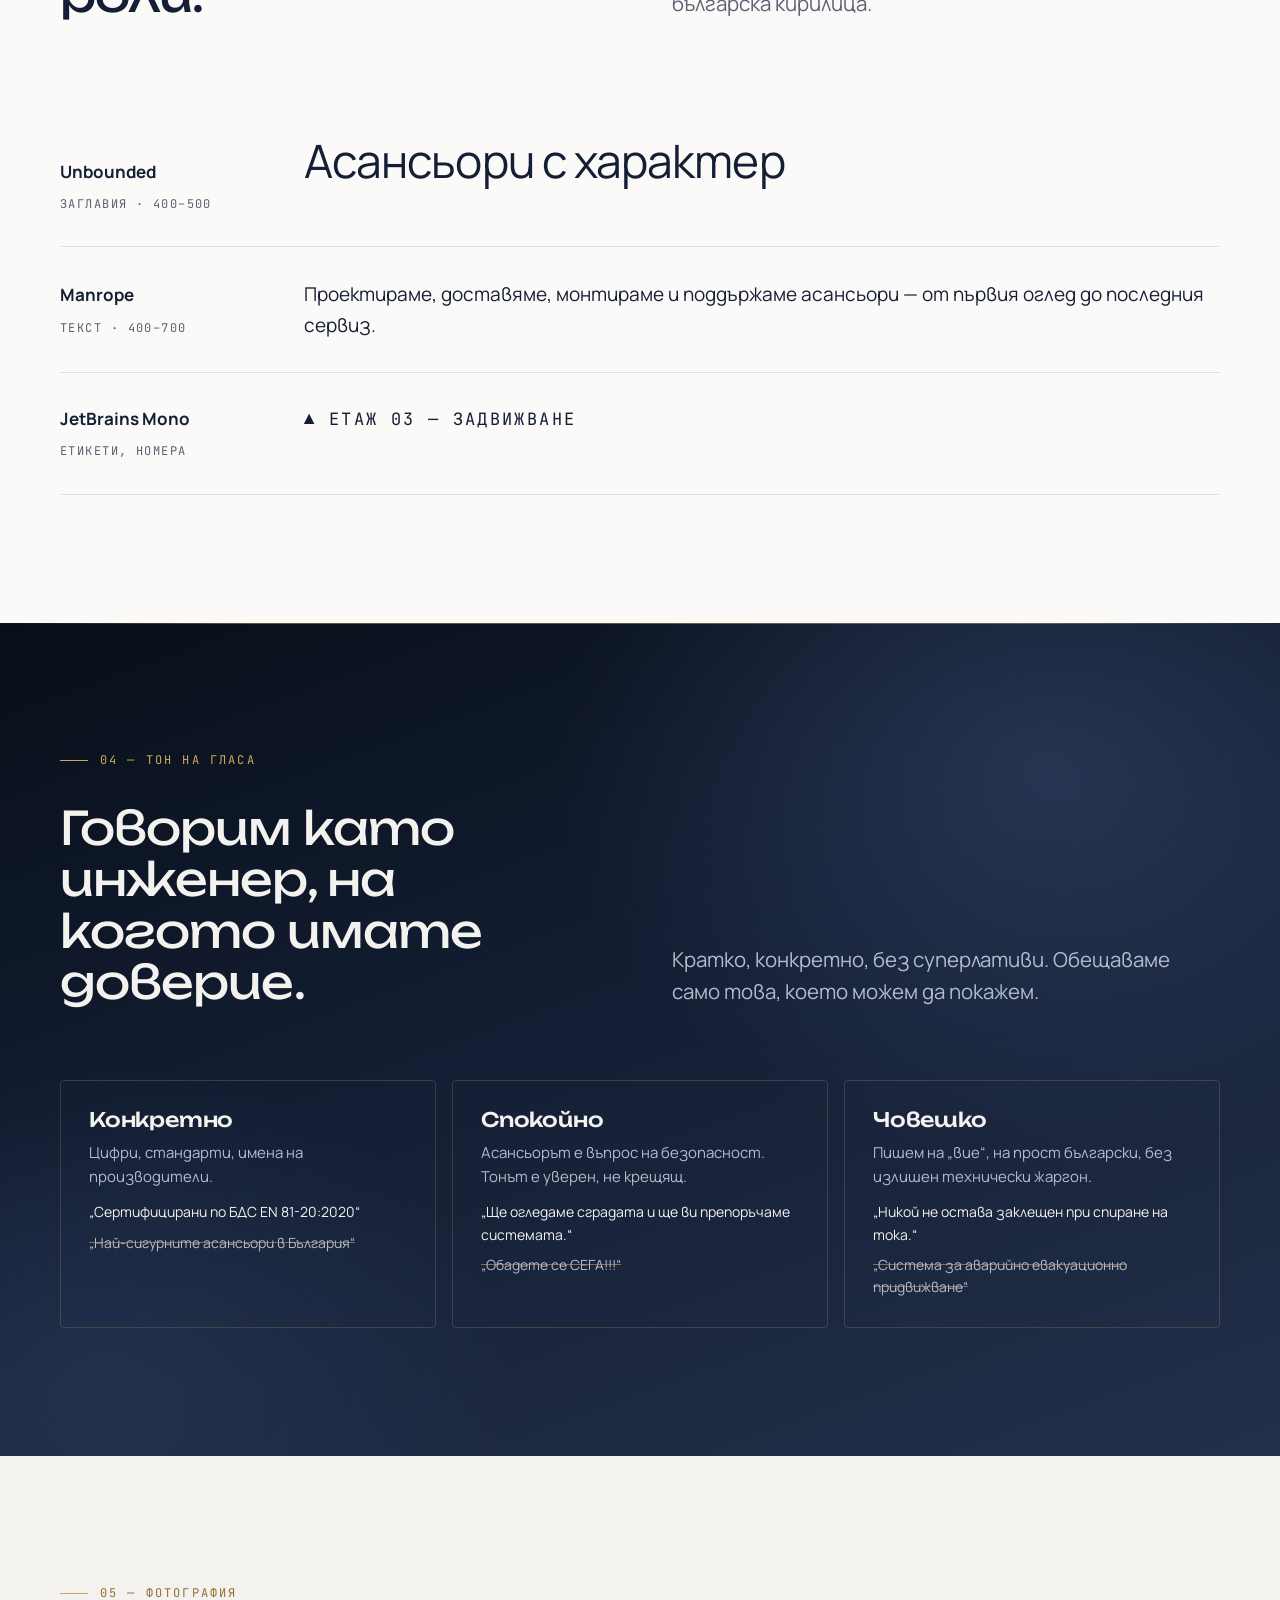
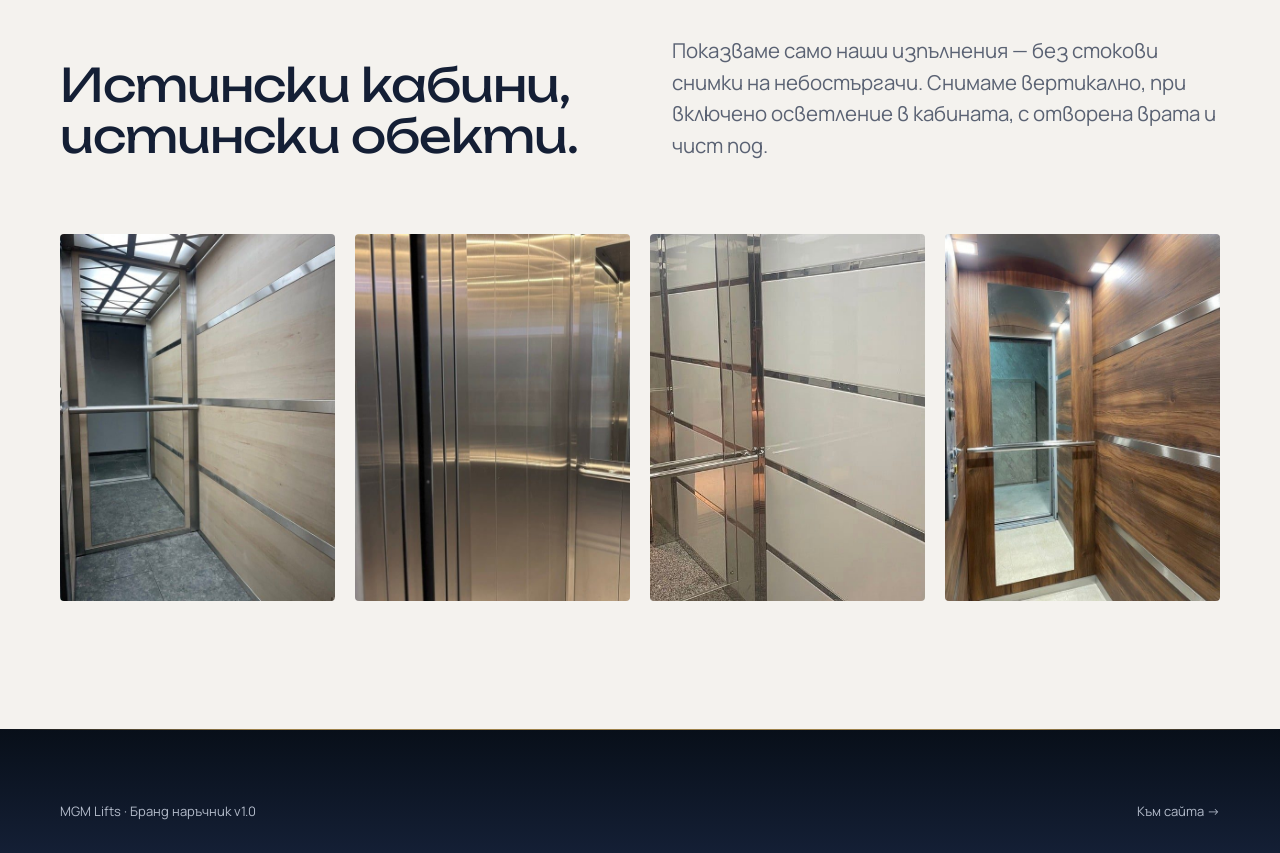
==== commit 8227d5c0: "Rebrand to navy #141F35 with dark gradient, soft #324264 glows and gold lines Dark surfaces use a #0" ====
--- a/brand/index.html
+++ b/brand/index.html
@@ -16,7 +16,7 @@
     .bb-tile img { max-height: 72px; }
     .bb-tile.wide { grid-column: span 2; }
     .bb-label { font-family: var(--font-mono); font-size: 12px; letter-spacing: .12em; text-transform: uppercase; color: var(--muted); margin-top: 10px; }
-    .swatch-row { display: grid; grid-template-columns: repeat(5, 1fr); gap: 16px; }
+    .swatch-row { display: grid; grid-template-columns: repeat(6, 1fr); gap: 16px; }
     .color { border-radius: var(--radius); overflow: hidden; border: 1px solid var(--line); }
     .color div { height: 140px; }
     .color p { margin: 0; padding: 14px 16px; font-size: 14px; }
@@ -75,19 +75,19 @@
 
         <div class="construct">
           <svg viewBox="0 0 64 64" aria-label="Конструкция на знака">
-            <defs><pattern id="g" width="4" height="4" patternUnits="userSpaceOnUse"><path d="M4 0H0V4" fill="none" stroke="#3375c1" stroke-opacity=".1" stroke-width=".2"/></pattern></defs>
+            <defs><pattern id="g" width="4" height="4" patternUnits="userSpaceOnUse"><path d="M4 0H0V4" fill="none" stroke="#141f35" stroke-opacity=".1" stroke-width=".2"/></pattern></defs>
             <rect width="64" height="64" fill="url(#g)"/>
-            <rect x="2" y="2" width="60" height="60" rx="6" fill="none" stroke="#3375c1" stroke-width="3"/>
-            <path d="M16 48V16l16 17 16-17v32" fill="none" stroke="#3375c1" stroke-width="5" stroke-linecap="square"/>
-            <path d="M32 40l-6 8h12z" fill="#8cbbe6"/>
-            <path d="M32 2v60M2 32h60" stroke="#8cbbe6" stroke-width=".3" stroke-dasharray="1 1"/>
+            <rect x="2" y="2" width="60" height="60" rx="6" fill="none" stroke="#141f35" stroke-width="3"/>
+            <path d="M16 48V16l16 17 16-17v32" fill="none" stroke="#141f35" stroke-width="5" stroke-linecap="square"/>
+            <path d="M32 40l-6 8h12z" fill="#cfa75a"/>
+            <path d="M32 2v60M2 32h60" stroke="#cfa75a" stroke-width=".3" stroke-dasharray="1 1"/>
           </svg>
           <div>
             <h3 class="h-md" style="margin-bottom:14px">Правила</h3>
             <ul class="chips" style="margin-top:0">
               <li>Минимален размер: 24 px / 8 мм</li>
               <li>Свободно поле: ½ от височината на знака</li>
-              <li>Знакът е в #3375C1, стрелката е светлосиня. Върху синьо — всичко бяло</li>
+              <li>Знакът е в тъмносиньо #141F35, стрелката е златна. Върху тъмен фон знакът е в слонова кост</li>
               <li>Без сенки, градиенти и завъртане</li>
             </ul>
             <p style="margin-top:24px;color:var(--muted)">Файлове: <code>assets/brand/logo-dark.svg</code>, <code>logo-light.svg</code>, <code>logo-mark.svg</code>, <code>favicon.svg</code></p>
@@ -115,15 +115,18 @@
       <div class="wrap">
         <div class="section-head">
           <span class="eyebrow">02 — Цветове</span>
-          <h2 class="h-lg">Едно синьо. Изцяло.</h2>
-          <p class="lead">Основният цвят е синьото #3375C1. С него са оцветени хедърът, hero секцията, футърът и всички цветни блокове. Останалото е бяло и светло сиво. Черни и тъмносини площи няма.</p>
+          <h2 class="h-lg">Нощно синьо и злато.</h2>
+          <p class="lead">Основата е тъмносиньо #141F35. Тъмните площи са преливка от #080F19 до #24304A с меки отблясъци в #324264, а златните линии подчертават структурата, както водачите в асансьорна шахта. Златото е само за линии и акценти, никога за големи площи.</p>
         </div>
         <div class="swatch-row">
-          <div class="color"><div style="background:#3375c1"></div><p><b>Синьо MGM</b><span>#3375C1 · основен</span></p></div>
-          <div class="color"><div style="background:#ffffff"></div><p><b>Бяло</b><span>#FFFFFF · текст върху синьо</span></p></div>
-          <div class="color"><div style="background:#d6e7fa"></div><p><b>Светло синьо</b><span>#D6E7FA · акцент върху синьо</span></p></div>
-          <div class="color"><div style="background:#f1f2f4"></div><p><b>Светло сиво</b><span>#F1F2F4</span></p></div>
-          <div class="color"><div style="background:#9aa3ab"></div><p><b>Инокс</b><span>#9AA3AB</span></p></div>
+<div class="color"><div style="background:#141f35"></div><p><b>Тъмносиня основа</b><span>#141F35 · основен</span></p></div>
+          <div class="color"><div style="background:#24304a"></div><p><b>Средносиня преливка</b><span>#24304A</span></p></div>
+          <div class="color"><div style="background:#324264"></div><p><b>Светлосин отблясък</b><span>#324264</span></p></div>
+          <div class="color"><div style="background:#080f19"></div><p><b>Дълбочина</b><span>#080F19 · начало на преливката</span></p></div>
+          <div class="color"><div style="background:#cfa75a"></div><p><b>Злато</b><span>#CFA75A · линии и акценти</span></p></div>
+          <div class="color"><div style="background:#f4f2ee"></div><p><b>Слонова кост</b><span>#F4F2EE · светъл фон</span></p></div>
+        </div>
+        <div class="color" style="margin-top:16px"><div style="height:180px;background:var(--grad-dark);position:relative"><div style="position:absolute;left:0;right:0;top:50%;height:1px;background:var(--gold-line)"></div></div><p><b>Фонова преливка</b><span>#080F19 → #24304A, меки отблясъци в #324264, златни линии</span></p>
         </div>
       </div>
     </section>
--- a/assets/css/style.css
+++ b/assets/css/style.css
@@ -4,22 +4,33 @@
    ========================================================================== */
 
 :root {
-  --ink: #3375c1;
-  --ink-2: #3f80ca;
-  --ink-3: #e3e9f1;
-  --bone: #f1f2f4;
-  --paper: #fbfbfc;
+  --deep: #080f19;
+  --ink: #141f35;
+  --ink-2: #24304a;
+  --ink-3: #324264;
+  --bone: #f4f2ee;
+  --paper: #fbfaf8;
   --steel: #9aa3ab;
   --steel-2: #c9ced3;
-  --text: #16191d;
-  --muted: #5d6268;
-  --muted-on-dark: #ffffff;
-  --line: rgba(20, 22, 25, 0.12);
-  --line-on-dark: rgba(255, 255, 255, 0.3);
-  --brand: #3375c1;
-  --brand-hover: #2a62a3;
-  --accent: #d6e7fa;
-  --accent-2: #ffffff;
+  --text: #141f35;
+  --muted: #5a6273;
+  --muted-on-dark: #b4bccb;
+  --line: rgba(20, 31, 53, 0.12);
+  --line-on-dark: rgba(207, 167, 90, 0.22);
+  --brand: #141f35;
+  --brand-hover: #24304a;
+  --gold: #cfa75a;
+  --gold-2: #e2c48a;
+  --gold-ink: #8f6f33;
+  --accent: var(--gold);
+  --accent-2: var(--gold-2);
+
+  /* тъмен фон: преливка #080F19 → #24304A с меки отблясъци в #324264 */
+  --grad-dark:
+    radial-gradient(ellipse 55% 65% at 82% 18%, rgba(50, 66, 100, 0.65), transparent 70%),
+    radial-gradient(ellipse 45% 55% at 8% 92%, rgba(50, 66, 100, 0.45), transparent 70%),
+    linear-gradient(160deg, #080f19 0%, #141f35 48%, #24304a 100%);
+  --gold-line: linear-gradient(90deg, transparent, rgba(207, 167, 90, 0.75) 20%, rgba(207, 167, 90, 0.75) 80%, transparent);
 
   --font-display: "Unbounded", "Manrope", system-ui, sans-serif;
   --font-body: "Manrope", system-ui, -apple-system, "Segoe UI", sans-serif;
@@ -53,7 +64,7 @@
 p { margin: 0 0 1em; }
 h1, h2, h3, h4 { margin: 0; font-family: var(--font-display); font-weight: 500; line-height: 1.12; letter-spacing: -0.01em; }
 
-:focus-visible { outline: 2px solid var(--brand); outline-offset: 3px; }
+:focus-visible { outline: 2px solid var(--gold); outline-offset: 3px; }
 
 .skip-link {
   position: absolute; left: 16px; top: -60px; z-index: 100;
@@ -68,9 +79,9 @@
 .eyebrow {
   display: inline-flex; align-items: center; gap: 12px;
   font-family: var(--font-mono); font-size: 12px; letter-spacing: 0.18em; text-transform: uppercase;
-  color: var(--brand);
-}
-.eyebrow::before { content: ""; width: 28px; height: 1px; background: currentColor; }
+  color: var(--gold-ink);
+}
+.eyebrow::before { content: ""; width: 28px; height: 1px; background: var(--gold); }
 .dark .eyebrow { color: var(--accent); }
 
 .h-xl { font-size: clamp(34px, 5vw, 66px); font-weight: 400; letter-spacing: -0.025em; }
@@ -95,8 +106,8 @@
 .btn:hover svg { transform: translateX(4px); }
 .btn-primary { background: var(--brand); color: #fff; }
 .btn-primary:hover { background: var(--brand-hover); }
-.dark .btn-primary, .site-header .btn-primary { background: #fff; color: var(--brand); }
-.dark .btn-primary:hover, .site-header .btn-primary:hover { background: var(--bone); }
+.dark .btn-primary, .site-header .btn-primary { background: var(--gold); color: var(--ink); }
+.dark .btn-primary:hover, .site-header .btn-primary:hover { background: var(--gold-2); }
 .btn-ghost { border-color: var(--line); color: var(--text); }
 .btn-ghost:hover { border-color: var(--text); }
 .dark .btn-ghost { border-color: var(--line-on-dark); color: var(--bone); }
@@ -115,7 +126,7 @@
 
 .site-header {
   position: sticky; top: 0; z-index: 50;
-  background: rgba(51, 117, 193, 0.97);
+  background: rgba(8, 15, 25, 0.9);
   backdrop-filter: saturate(1.4) blur(10px);
   -webkit-backdrop-filter: saturate(1.4) blur(10px);
   color: var(--bone);
@@ -174,7 +185,7 @@
   .nav a { padding: 16px 0; font-size: 18px; border-bottom: 1px solid var(--line-on-dark); }
   .nav a[aria-current="page"]::after { display: none; }
   .nav a[aria-current="page"] { color: var(--accent); }
-  .nav .nav-mobile-cta { display: flex; margin-top: 20px; border: 0; justify-content: center; color: var(--brand); }
+  .nav .nav-mobile-cta { display: flex; margin-top: 20px; border: 0; justify-content: center; color: var(--ink); }
   .nav-open .nav { opacity: 1; visibility: visible; transform: none; }
 }
 
@@ -182,12 +193,8 @@
 
 .section { padding: clamp(72px, 10vw, 136px) 0; position: relative; }
 .section.tight { padding: clamp(56px, 7vw, 96px) 0; }
-.dark { background: var(--ink); color: var(--bone); }
-.brand-bg { background: var(--brand); }
-.brand-bg .eyebrow, .brand-bg .lead { color: rgba(255,255,255,.92); }
-.brand-bg .btn-primary { background: #fff; color: var(--brand); box-shadow: none; }
-.brand-bg .btn-primary:hover { background: var(--bone); }
-.brand-bg .big-phone:hover { color: var(--accent-2); }
+.dark { position: relative; background: var(--grad-dark); color: var(--bone); }
+.dark::before { content: ""; position: absolute; left: 0; right: 0; top: 0; height: 1px; background: var(--gold-line); opacity: .6; }
 .bone { background: var(--bone); }
 
 .section-head { display: grid; grid-template-columns: 1fr 1fr; gap: 32px 64px; align-items: end; margin-bottom: clamp(40px, 6vw, 72px); }
@@ -197,7 +204,14 @@
 
 /* ---------- Hero ---------- */
 
-.hero { background: var(--ink); color: var(--bone); padding: clamp(48px, 7vw, 96px) 0 0; overflow: hidden; }
+.hero { background: var(--grad-dark); color: var(--bone); padding: clamp(48px, 7vw, 96px) 0 0; overflow: hidden; }
+.hero { position: relative; }
+.hero::after {
+  content: ""; position: absolute; inset: 0; pointer-events: none;
+  background:
+    linear-gradient(180deg, transparent, rgba(207,167,90,.45) 30%, rgba(207,167,90,.45) 70%, transparent) left max(12px, calc(50% - var(--wrap) / 2 - 24px)) top / 1px 100% no-repeat,
+    linear-gradient(180deg, transparent, rgba(207,167,90,.45) 30%, rgba(207,167,90,.45) 70%, transparent) right max(12px, calc(50% - var(--wrap) / 2 - 24px)) top / 1px 100% no-repeat;
+}
 .hero-grid { display: grid; grid-template-columns: 1.25fr 0.75fr; gap: clamp(32px, 6vw, 88px); align-items: end; }
 .hero h1 { margin: 24px 0 28px; }
 .hero .lead { margin-bottom: 36px; }
@@ -206,14 +220,14 @@
 /* Асансьорна врата — подписният елемент */
 .lift {
   position: relative; align-self: end;
-  padding: 18px 18px 0; background: linear-gradient(180deg, #4a87cd, #3f80ca);
+  padding: 18px 18px 0; background: linear-gradient(180deg, #324264, #24304a);
   border-radius: 6px 6px 0 0; box-shadow: inset 0 0 0 1px var(--line-on-dark);
 }
 .lift-display {
   display: flex; align-items: center; justify-content: center; gap: 10px;
   width: 112px; margin: 0 auto 16px; padding: 8px 0; border-radius: 3px;
-  background: #fff; color: var(--brand); font-family: var(--font-mono); font-size: 18px; letter-spacing: 0.1em;
-  box-shadow: 0 4px 16px rgba(0,0,0,.12);
+  background: var(--deep); color: var(--gold-2); font-family: var(--font-mono); font-size: 18px; letter-spacing: 0.1em;
+  box-shadow: inset 0 0 0 1px rgba(207,167,90,.35), 0 0 24px rgba(207,167,90,.15);
 }
 .lift-display .arrow { font-size: 12px; animation: blink 1.6s steps(2) infinite; }
 @keyframes blink { 50% { opacity: .25; } }
@@ -234,7 +248,7 @@
 .lift-caption {
   position: absolute; left: 18px; right: 18px; bottom: 0; z-index: 3;
   display: flex; justify-content: space-between; padding: 14px 16px;
-  background: linear-gradient(0deg, rgba(51,117,193,.92), transparent);
+  background: linear-gradient(0deg, rgba(8,15,25,.85), transparent);
   font-family: var(--font-mono); font-size: 12px; letter-spacing: .12em; text-transform: uppercase; color: var(--bone);
 }
 
@@ -268,7 +282,7 @@
 .service { padding: 36px 32px 40px 0; border-right: 1px solid var(--line); }
 .service + .service { padding-left: 32px; }
 .service:last-child { border-right: 0; }
-.service .num { font-family: var(--font-mono); font-size: 13px; color: var(--brand); letter-spacing: .1em; }
+.service .num { font-family: var(--font-mono); font-size: 13px; color: var(--gold-ink); letter-spacing: .1em; }
 .service h3 { margin: 28px 0 14px; }
 .service p { color: var(--muted); margin: 0; }
 .service-icon { display: block; width: 44px; height: 44px; margin-top: 28px; color: var(--text); }
@@ -295,7 +309,7 @@
 .drives { display: grid; grid-template-columns: 1fr 1fr; gap: 20px; }
 .drive {
   display: grid; grid-template-columns: 1fr 120px; gap: 24px;
-  padding: clamp(28px, 3.5vw, 44px); background: var(--ink-2); border: 1px solid var(--line-on-dark); border-radius: var(--radius);
+  padding: clamp(28px, 3.5vw, 44px); background: rgba(50, 66, 100, 0.35); border: 1px solid var(--line-on-dark); border-radius: var(--radius);
 }
 .drive .tag { font-family: var(--font-mono); font-size: 12px; letter-spacing: .14em; text-transform: uppercase; color: var(--accent); }
 .drive h3 { margin: 16px 0 16px; font-size: clamp(22px, 2.2vw, 28px); }
@@ -318,7 +332,7 @@
 }
 .cert-badge {
   flex-shrink: 0; width: 56px; height: 56px; border-radius: 50%;
-  display: grid; place-items: center; border: 1px solid var(--brand); color: var(--brand);
+  display: grid; place-items: center; border: 1px solid var(--gold); color: var(--gold-ink);
   font-family: var(--font-mono); font-size: 11px; letter-spacing: .06em;
 }
 .cert b { display: block; font-family: var(--font-display); font-weight: 500; font-size: 18px; }
@@ -327,9 +341,9 @@
 
 .ups {
   display: grid; grid-template-columns: auto 1fr; gap: 28px; align-items: start;
-  margin-top: 28px; padding: 28px; border-left: 3px solid var(--brand); background: var(--paper);
-}
-.ups svg { width: 48px; height: 48px; color: var(--brand); }
+  margin-top: 28px; padding: 28px; border-left: 3px solid var(--gold); background: var(--paper);
+}
+.ups svg { width: 48px; height: 48px; color: var(--gold-ink); }
 .ups h3 { font-size: 20px; margin-bottom: 8px; }
 .ups p { margin: 0; color: var(--muted); }
 
@@ -342,7 +356,7 @@
   transition: background .25s, padding .25s;
 }
 .project:hover { background: var(--bone); padding-left: 16px; padding-right: 16px; }
-.project .n { font-family: var(--font-mono); font-size: 13px; color: var(--brand); }
+.project .n { font-family: var(--font-mono); font-size: 13px; color: var(--gold-ink); }
 .project .client { font-family: var(--font-display); font-weight: 500; font-size: 19px; }
 .project .p-model, .project .place { color: var(--muted); font-size: 15px; }
 .project .p-model b { color: var(--text); font-weight: 700; }
@@ -366,7 +380,7 @@
 
 /* ---------- Страница: хедър на подстраница ---------- */
 
-.page-hero { background: var(--ink); color: var(--bone); padding: clamp(56px, 8vw, 112px) 0 clamp(48px, 6vw, 80px); }
+.page-hero { background: var(--grad-dark); color: var(--bone); padding: clamp(56px, 8vw, 112px) 0 clamp(48px, 6vw, 80px); }
 .page-hero h1 { margin: 22px 0 22px; max-width: 18ch; }
 .page-hero .lead { margin: 0; }
 .crumbs { font-family: var(--font-mono); font-size: 12px; letter-spacing: .12em; text-transform: uppercase; color: var(--muted-on-dark); }
@@ -417,7 +431,7 @@
   border: 0; background: transparent; color: var(--muted-on-dark); padding: 10px 18px; border-radius: 999px;
   font: 600 14px var(--font-body); cursor: pointer;
 }
-.tabs button[aria-selected="true"] { background: var(--bone); color: var(--ink); }
+.tabs button[aria-selected="true"] { background: var(--gold); color: var(--ink); }
 
 /* ---------- Сравнителна таблица ---------- */
 
@@ -451,7 +465,7 @@
 .step { padding: 0 24px 0 0; position: relative; }
 .step::before {
   counter-increment: step; content: counter(step, decimal-leading-zero);
-  display: block; font-family: var(--font-mono); font-size: 13px; color: var(--brand); padding-bottom: 18px; margin-bottom: 22px;
+  display: block; font-family: var(--font-mono); font-size: 13px; color: var(--gold-ink); padding-bottom: 18px; margin-bottom: 22px;
   border-bottom: 1px solid var(--line);
 }
 .step h3 { font-size: 19px; margin-bottom: 10px; }
@@ -464,7 +478,7 @@
 .contact-grid { display: grid; grid-template-columns: 0.9fr 1.1fr; gap: clamp(40px, 7vw, 112px); }
 .contact-list { display: grid; gap: 0; border-top: 1px solid var(--line); }
 .contact-item { padding: 24px 0; border-bottom: 1px solid var(--line); }
-.contact-item .label { font-family: var(--font-mono); font-size: 12px; letter-spacing: .14em; text-transform: uppercase; color: var(--brand); }
+.contact-item .label { font-family: var(--font-mono); font-size: 12px; letter-spacing: .14em; text-transform: uppercase; color: var(--gold-ink); }
 .contact-item a, .contact-item div.val { display: block; margin-top: 8px; font-family: var(--font-display); font-size: clamp(19px, 2vw, 24px); }
 .contact-item a:hover { color: var(--brand); }
 .contact-item small { display: block; color: var(--muted); margin-top: 6px; font-size: 14px; }
@@ -488,7 +502,8 @@
 
 /* ---------- Футър ---------- */
 
-.site-footer { background: var(--ink); color: var(--muted-on-dark); padding: 72px 0 32px; font-size: 15px; border-top: 1px solid var(--line-on-dark); }
+.site-footer { position: relative; background: linear-gradient(180deg, #080f19, #141f35); color: var(--muted-on-dark); padding: 72px 0 32px; font-size: 15px; }
+.site-footer::before { content: ""; position: absolute; left: 0; right: 0; top: 0; height: 1px; background: var(--gold-line); }
 .footer-grid { display: grid; grid-template-columns: 1.4fr 1fr 1fr 1fr; gap: 40px; padding-bottom: 56px; border-bottom: 1px solid var(--line-on-dark); }
 .footer-grid h4 { font-family: var(--font-mono); font-weight: 400; font-size: 12px; letter-spacing: .16em; text-transform: uppercase; color: var(--accent); margin-bottom: 18px; }
 .footer-grid ul { list-style: none; margin: 0; padding: 0; display: grid; gap: 10px; }
@@ -504,8 +519,8 @@
 .floor-indicator {
   position: fixed; right: 20px; bottom: 20px; z-index: 40;
   display: flex; align-items: center; gap: 12px; padding: 10px 14px 10px 12px;
-  background: var(--brand); color: #fff; border-radius: 4px;
-  box-shadow: 0 10px 30px rgba(51,117,193,.3), inset 0 0 0 1px rgba(255,255,255,.35);
+  background: var(--deep); color: var(--gold-2); border-radius: 4px;
+  box-shadow: 0 10px 30px rgba(8,15,25,.35), inset 0 0 0 1px rgba(207,167,90,.4);
   font-family: var(--font-mono); font-size: 13px; letter-spacing: .1em;
   opacity: 0; transform: translateY(10px); transition: opacity .3s, transform .3s;
   pointer-events: none;
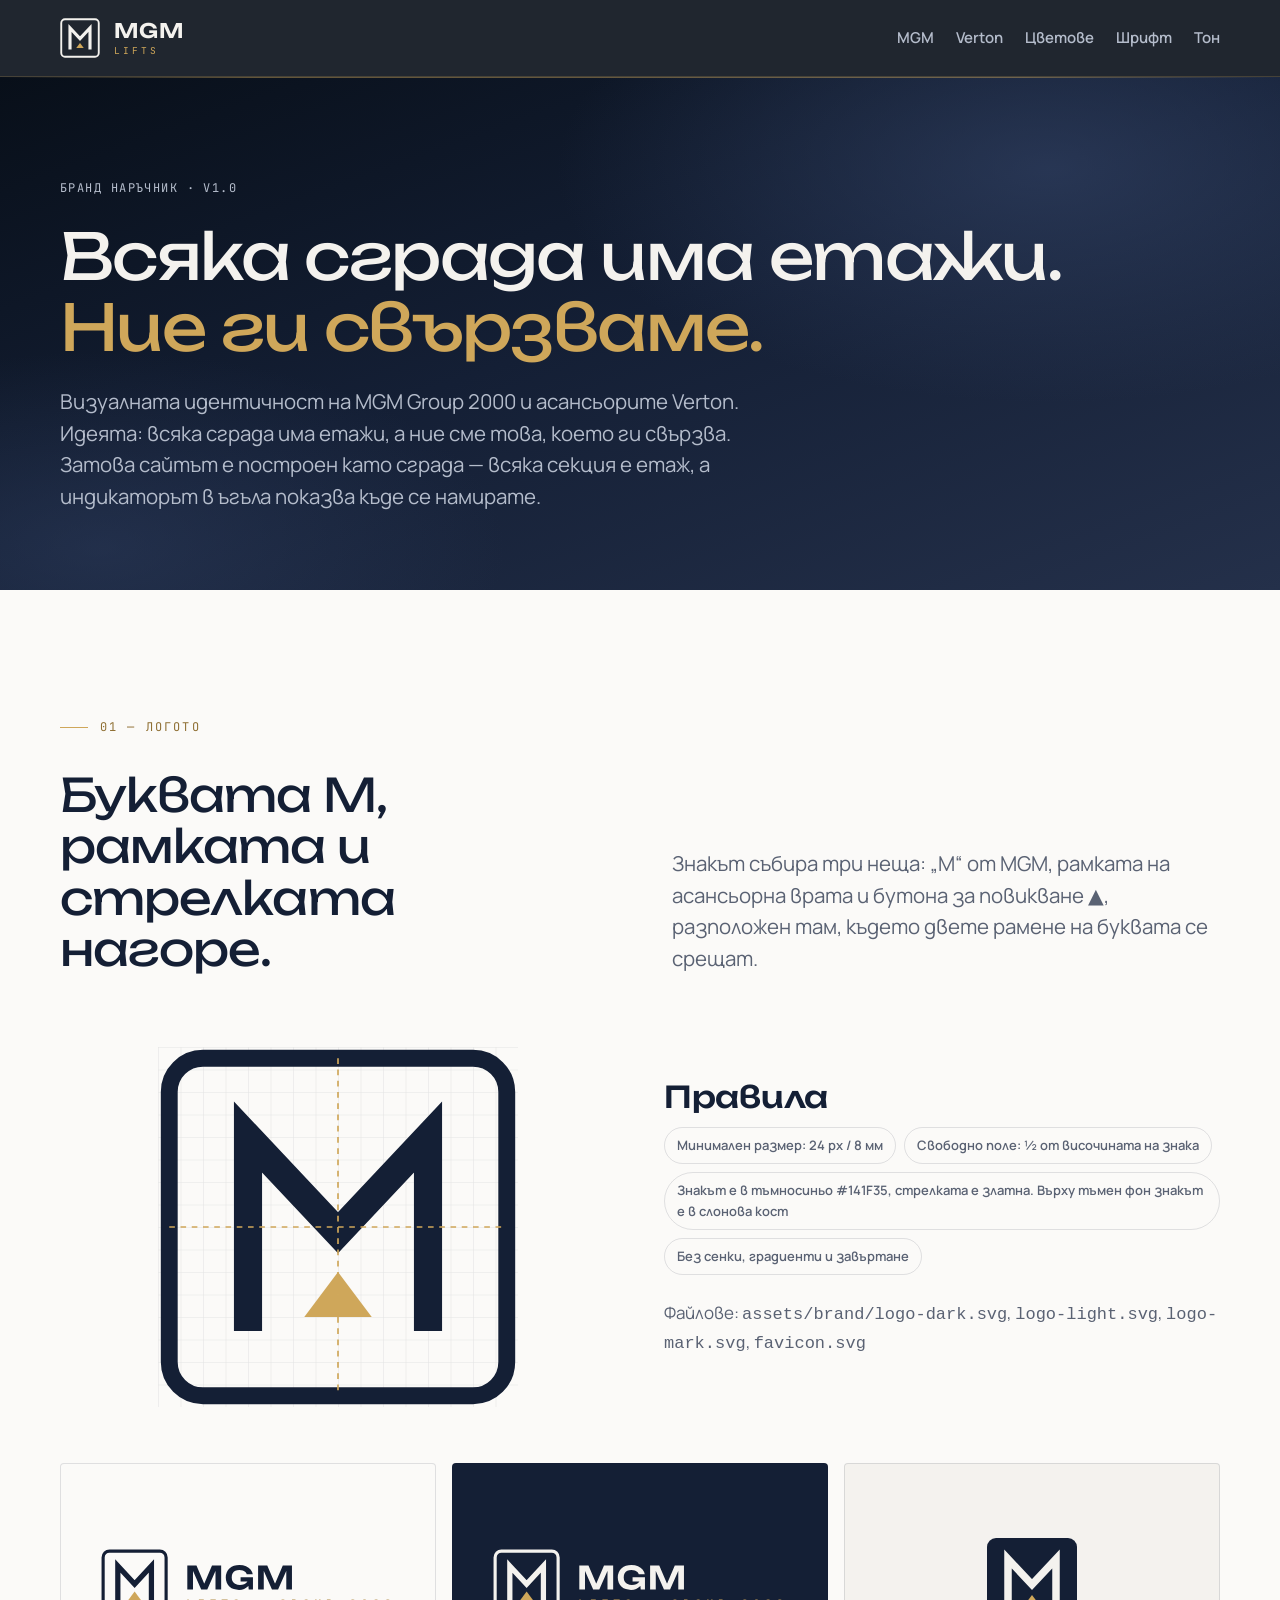
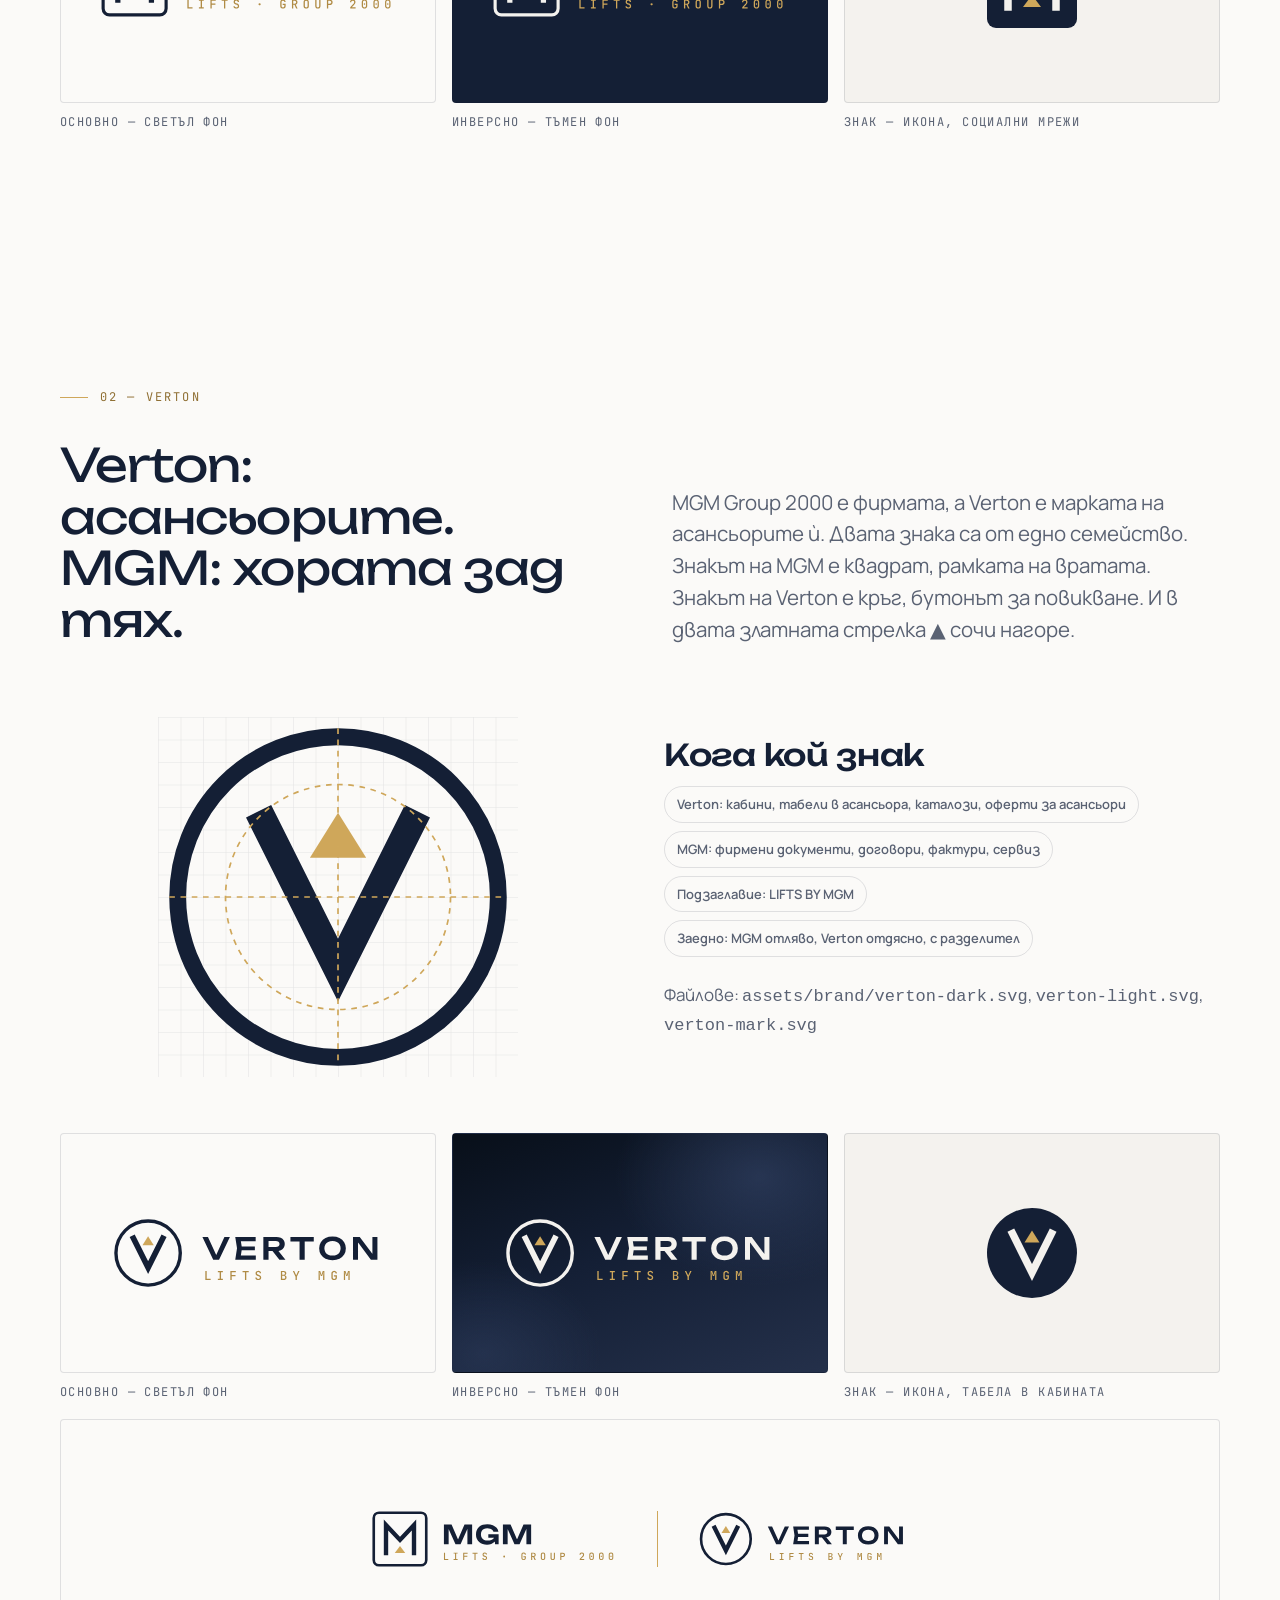
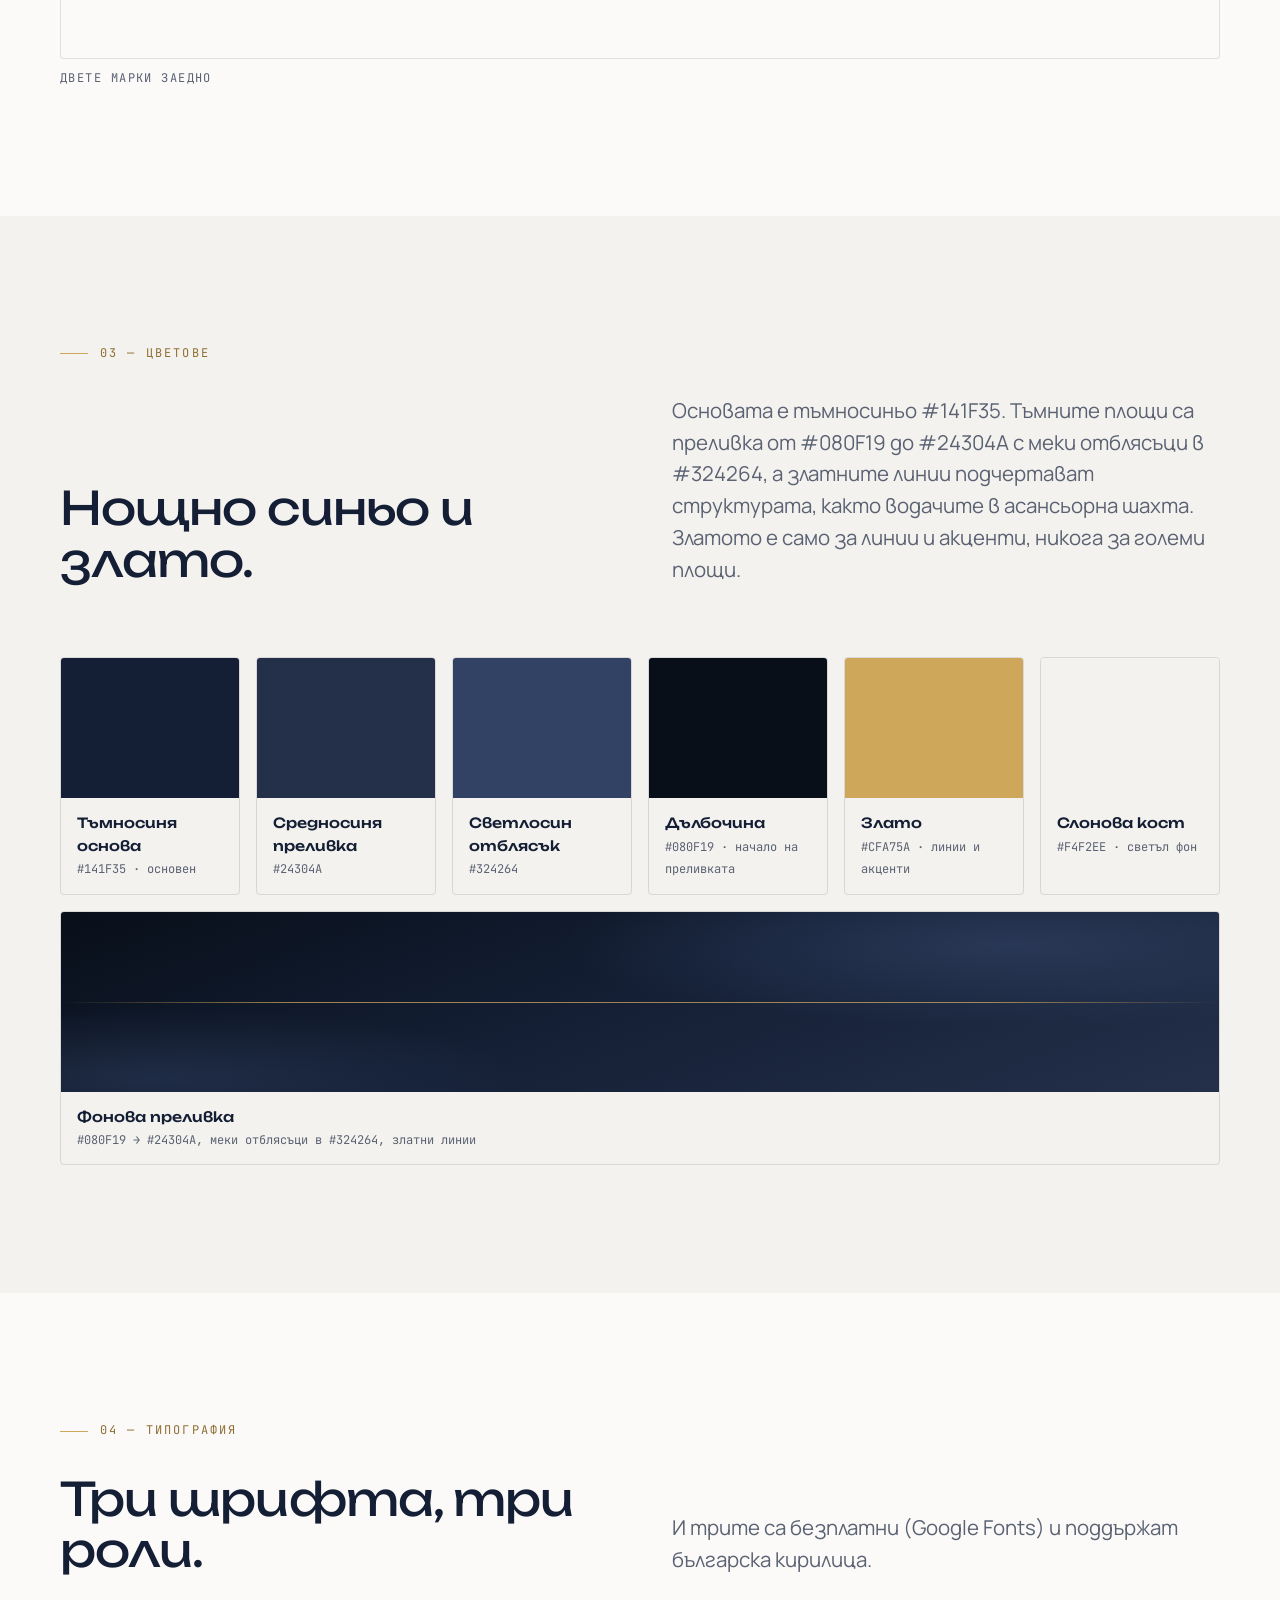
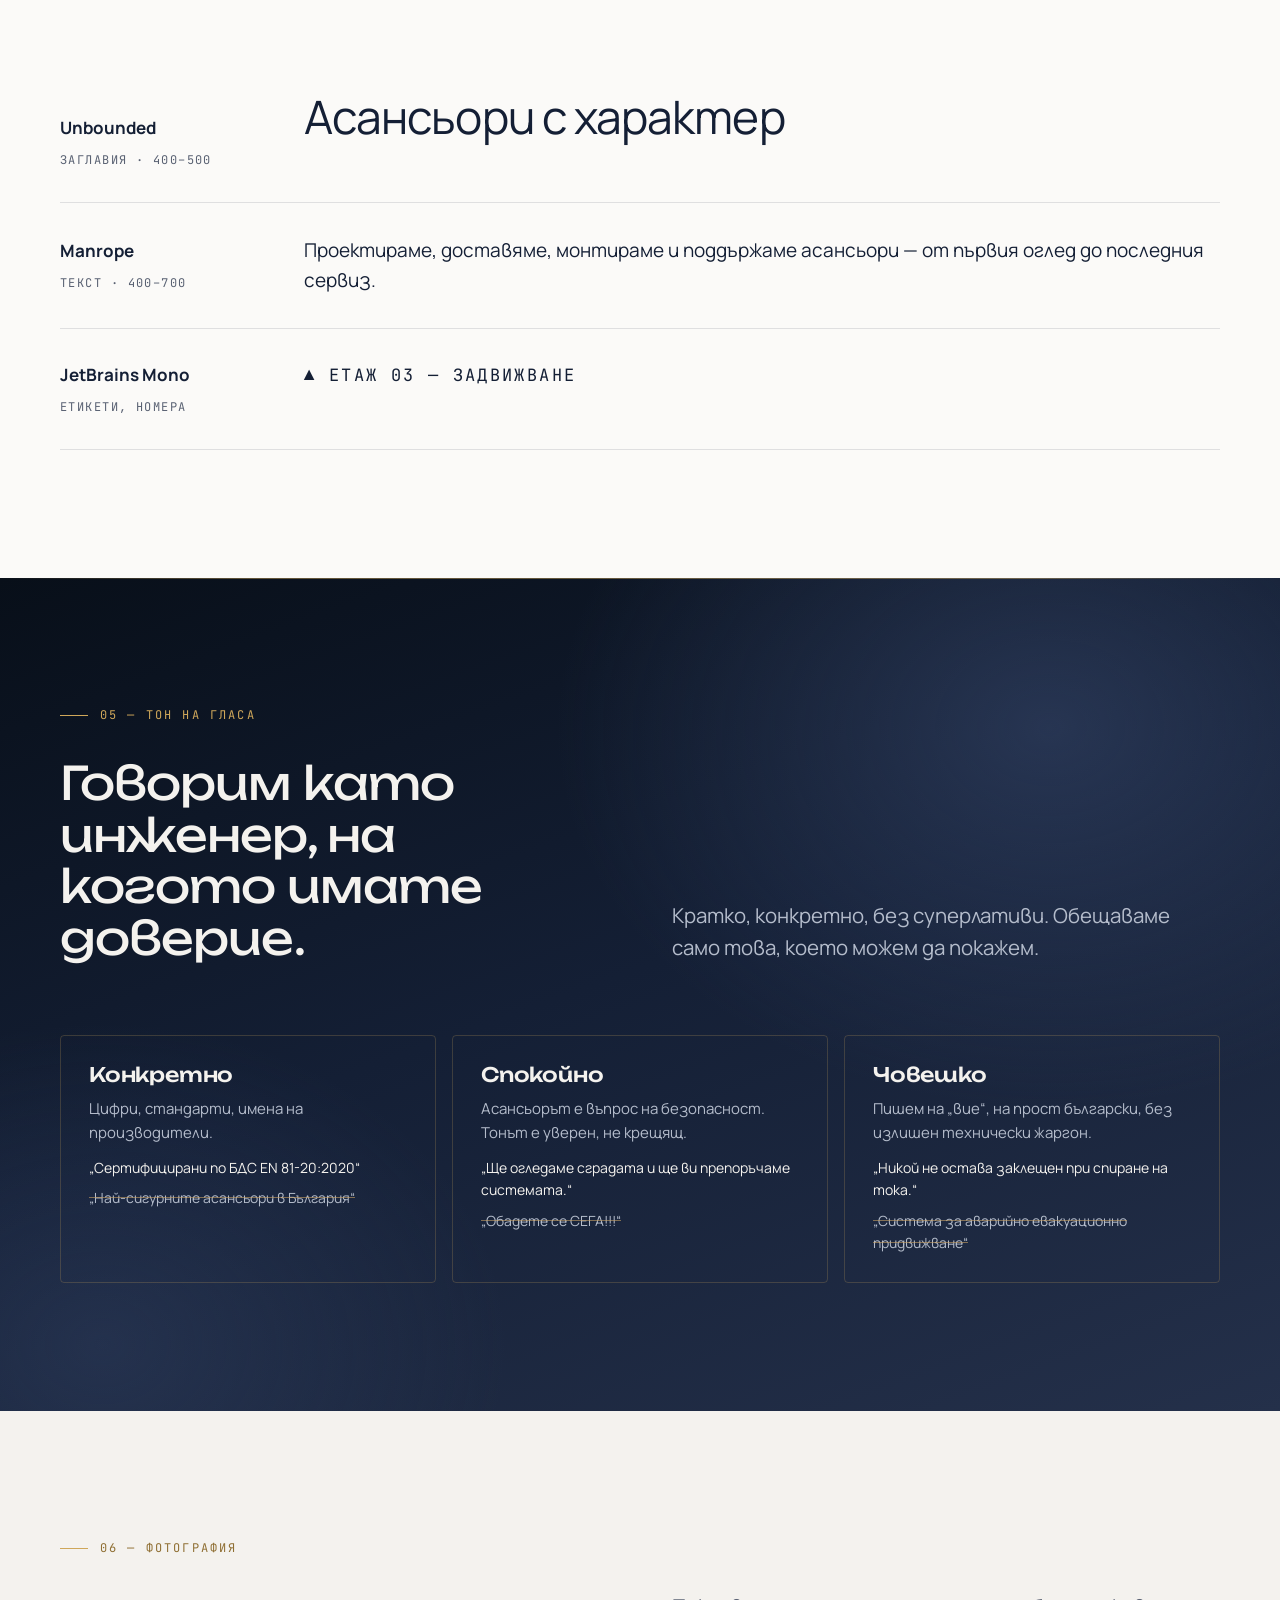
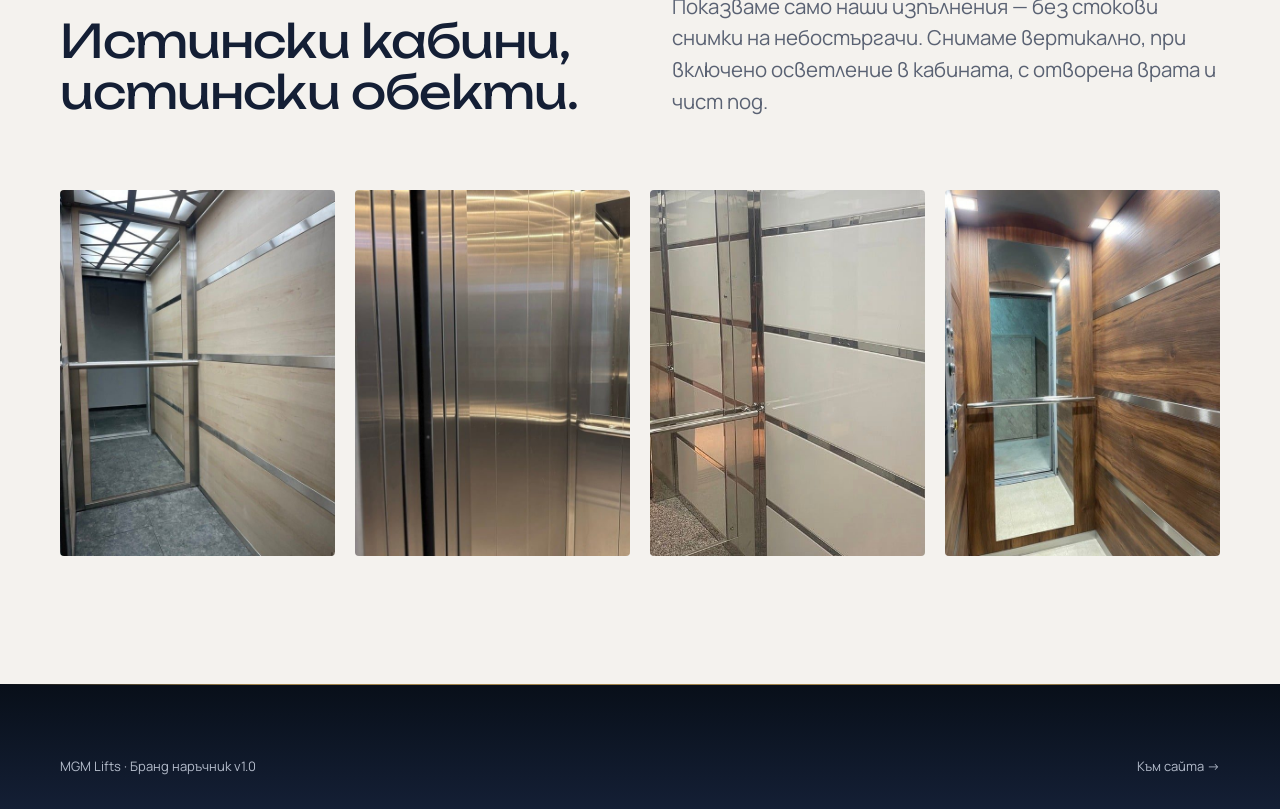
==== commit 4c54dc72: "Add Verton elevator brand logo Circle mark (call button) with V and gold up-arrow, wordmark VERTON w" ====
--- a/brand/index.html
+++ b/brand/index.html
@@ -51,7 +51,7 @@
         <span class="brand-word"><b>MGM</b><span>LIFTS</span></span>
       </a>
       <nav class="bb-nav" aria-label="Раздели">
-        <a href="#logo">Лого</a><a href="#cvetove">Цветове</a><a href="#shrift">Шрифт</a><a href="#glas">Тон</a>
+        <a href="#logo">MGM</a><a href="#verton">Verton</a><a href="#cvetove">Цветове</a><a href="#shrift">Шрифт</a><a href="#glas">Тон</a>
       </nav>
     </div>
   </header>
@@ -111,10 +111,66 @@
       </div>
     </section>
 
+    <section class="section" id="verton">
+      <div class="wrap">
+        <div class="section-head">
+          <span class="eyebrow">02 — Verton</span>
+          <h2 class="h-lg">Verton: асансьорите. MGM: хората зад тях.</h2>
+          <p class="lead">MGM Group 2000 е фирмата, а Verton е марката на асансьорите ѝ. Двата знака са от едно семейство. Знакът на MGM е квадрат, рамката на вратата. Знакът на Verton е кръг, бутонът за повикване. И в двата златната стрелка ▲ сочи нагоре.</p>
+        </div>
+
+        <div class="construct">
+          <svg viewBox="0 0 64 64" aria-label="Конструкция на знака Verton">
+            <defs><pattern id="g2" width="4" height="4" patternUnits="userSpaceOnUse"><path d="M4 0H0V4" fill="none" stroke="#141f35" stroke-opacity=".1" stroke-width=".2"/></pattern></defs>
+            <rect width="64" height="64" fill="url(#g2)"/>
+            <circle cx="32" cy="32" r="28.5" fill="none" stroke="#141f35" stroke-width="3"/>
+            <path d="M19 19l13 26 13-26" fill="none" stroke="#141f35" stroke-width="5" stroke-linecap="square"/>
+            <path d="M32 17l-5 8h10z" fill="#cfa75a"/>
+            <path d="M32 2v60M2 32h60" stroke="#cfa75a" stroke-width=".3" stroke-dasharray="1 1"/>
+            <circle cx="32" cy="32" r="20" fill="none" stroke="#cfa75a" stroke-width=".3" stroke-dasharray="1 1"/>
+          </svg>
+          <div>
+            <h3 class="h-md" style="margin-bottom:14px">Кога кой знак</h3>
+            <ul class="chips" style="margin-top:0">
+              <li>Verton: кабини, табели в асансьора, каталози, оферти за асансьори</li>
+              <li>MGM: фирмени документи, договори, фактури, сервиз</li>
+              <li>Подзаглавие: LIFTS BY MGM</li>
+              <li>Заедно: MGM отляво, Verton отдясно, с разделител</li>
+            </ul>
+            <p style="margin-top:24px;color:var(--muted)">Файлове: <code>assets/brand/verton-dark.svg</code>, <code>verton-light.svg</code>, <code>verton-mark.svg</code></p>
+          </div>
+        </div>
+
+        <div class="bb-grid" style="margin-top:56px">
+          <div>
+            <div class="bb-tile" style="background:var(--paper)"><img src="../assets/brand/verton-dark.svg" alt="Verton върху светъл фон"></div>
+            <div class="bb-label">Основно — светъл фон</div>
+          </div>
+          <div>
+            <div class="bb-tile" style="background:var(--grad-dark)"><img src="../assets/brand/verton-light.svg" alt="Verton върху тъмен фон"></div>
+            <div class="bb-label">Инверсно — тъмен фон</div>
+          </div>
+          <div>
+            <div class="bb-tile" style="background:var(--bone)"><img src="../assets/brand/verton-mark.svg" alt="Знак Verton" style="max-height:96px"></div>
+            <div class="bb-label">Знак — икона, табела в кабината</div>
+          </div>
+        </div>
+
+        <div style="margin-top:16px">
+          <div class="bb-tile" style="background:var(--paper);display:flex;gap:40px;justify-content:center;align-items:center;flex-wrap:wrap">
+            <img src="../assets/brand/logo-dark.svg" alt="MGM" style="height:56px">
+            <span style="width:1px;height:56px;background:var(--gold)"></span>
+            <img src="../assets/brand/verton-dark.svg" alt="Verton" style="height:56px">
+          </div>
+          <div class="bb-label">Двете марки заедно</div>
+        </div>
+      </div>
+    </section>
+
     <section class="section bone" id="cvetove">
       <div class="wrap">
         <div class="section-head">
-          <span class="eyebrow">02 — Цветове</span>
+          <span class="eyebrow">03 — Цветове</span>
           <h2 class="h-lg">Нощно синьо и злато.</h2>
           <p class="lead">Основата е тъмносиньо #141F35. Тъмните площи са преливка от #080F19 до #24304A с меки отблясъци в #324264, а златните линии подчертават структурата, както водачите в асансьорна шахта. Златото е само за линии и акценти, никога за големи площи.</p>
         </div>
@@ -134,7 +190,7 @@
     <section class="section" id="shrift">
       <div class="wrap">
         <div class="section-head">
-          <span class="eyebrow">03 — Типография</span>
+          <span class="eyebrow">04 — Типография</span>
           <h2 class="h-lg">Три шрифта, три роли.</h2>
           <p class="lead">И трите са безплатни (Google Fonts) и поддържат българска кирилица.</p>
         </div>
@@ -156,7 +212,7 @@
     <section class="section dark" id="glas">
       <div class="wrap">
         <div class="section-head">
-          <span class="eyebrow">04 — Тон на гласа</span>
+          <span class="eyebrow">05 — Тон на гласа</span>
           <h2 class="h-lg">Говорим като инженер, на когото имате доверие.</h2>
           <p class="lead">Кратко, конкретно, без суперлативи. Обещаваме само това, което можем да покажем.</p>
         </div>
@@ -186,7 +242,7 @@
     <section class="section bone">
       <div class="wrap">
         <div class="section-head">
-          <span class="eyebrow">05 — Фотография</span>
+          <span class="eyebrow">06 — Фотография</span>
           <h2 class="h-lg">Истински кабини, истински обекти.</h2>
           <p class="lead">Показваме само наши изпълнения — без стокови снимки на небостъргачи. Снимаме вертикално, при включено осветление в кабината, с отворена врата и чист под.</p>
         </div>
--- a/assets/css/style.css
+++ b/assets/css/style.css
@@ -543,3 +543,9 @@
   .reveal { opacity: 1; transform: none; }
   .lift-door { display: none; }
 }
+
+/* ---------- Под-марка Verton ---------- */
+
+.sub-brand { display: block; height: 40px; width: auto; margin-bottom: 20px; }
+.sub-brand-lg { height: 52px; margin: 28px 0 0; }
+.site-footer .sub-brand { height: 34px; margin: 24px 0 0; opacity: .9; }
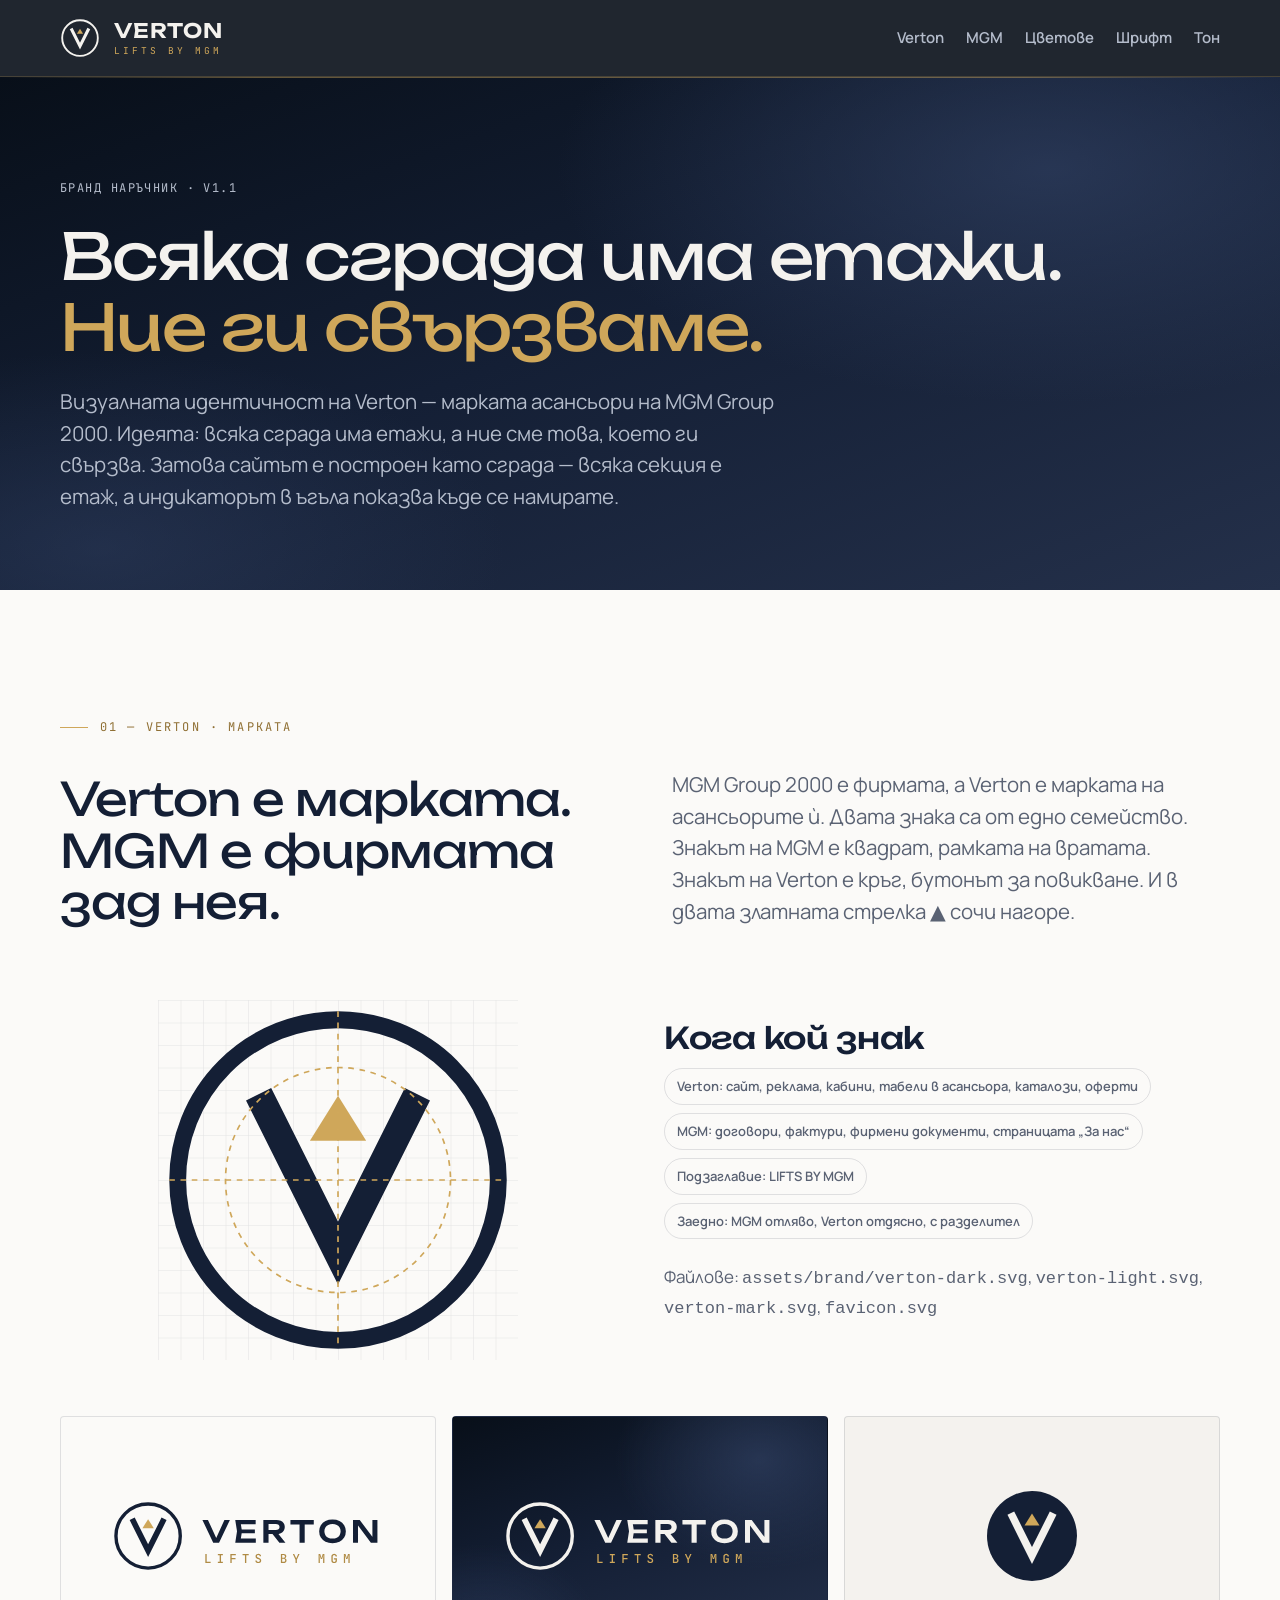
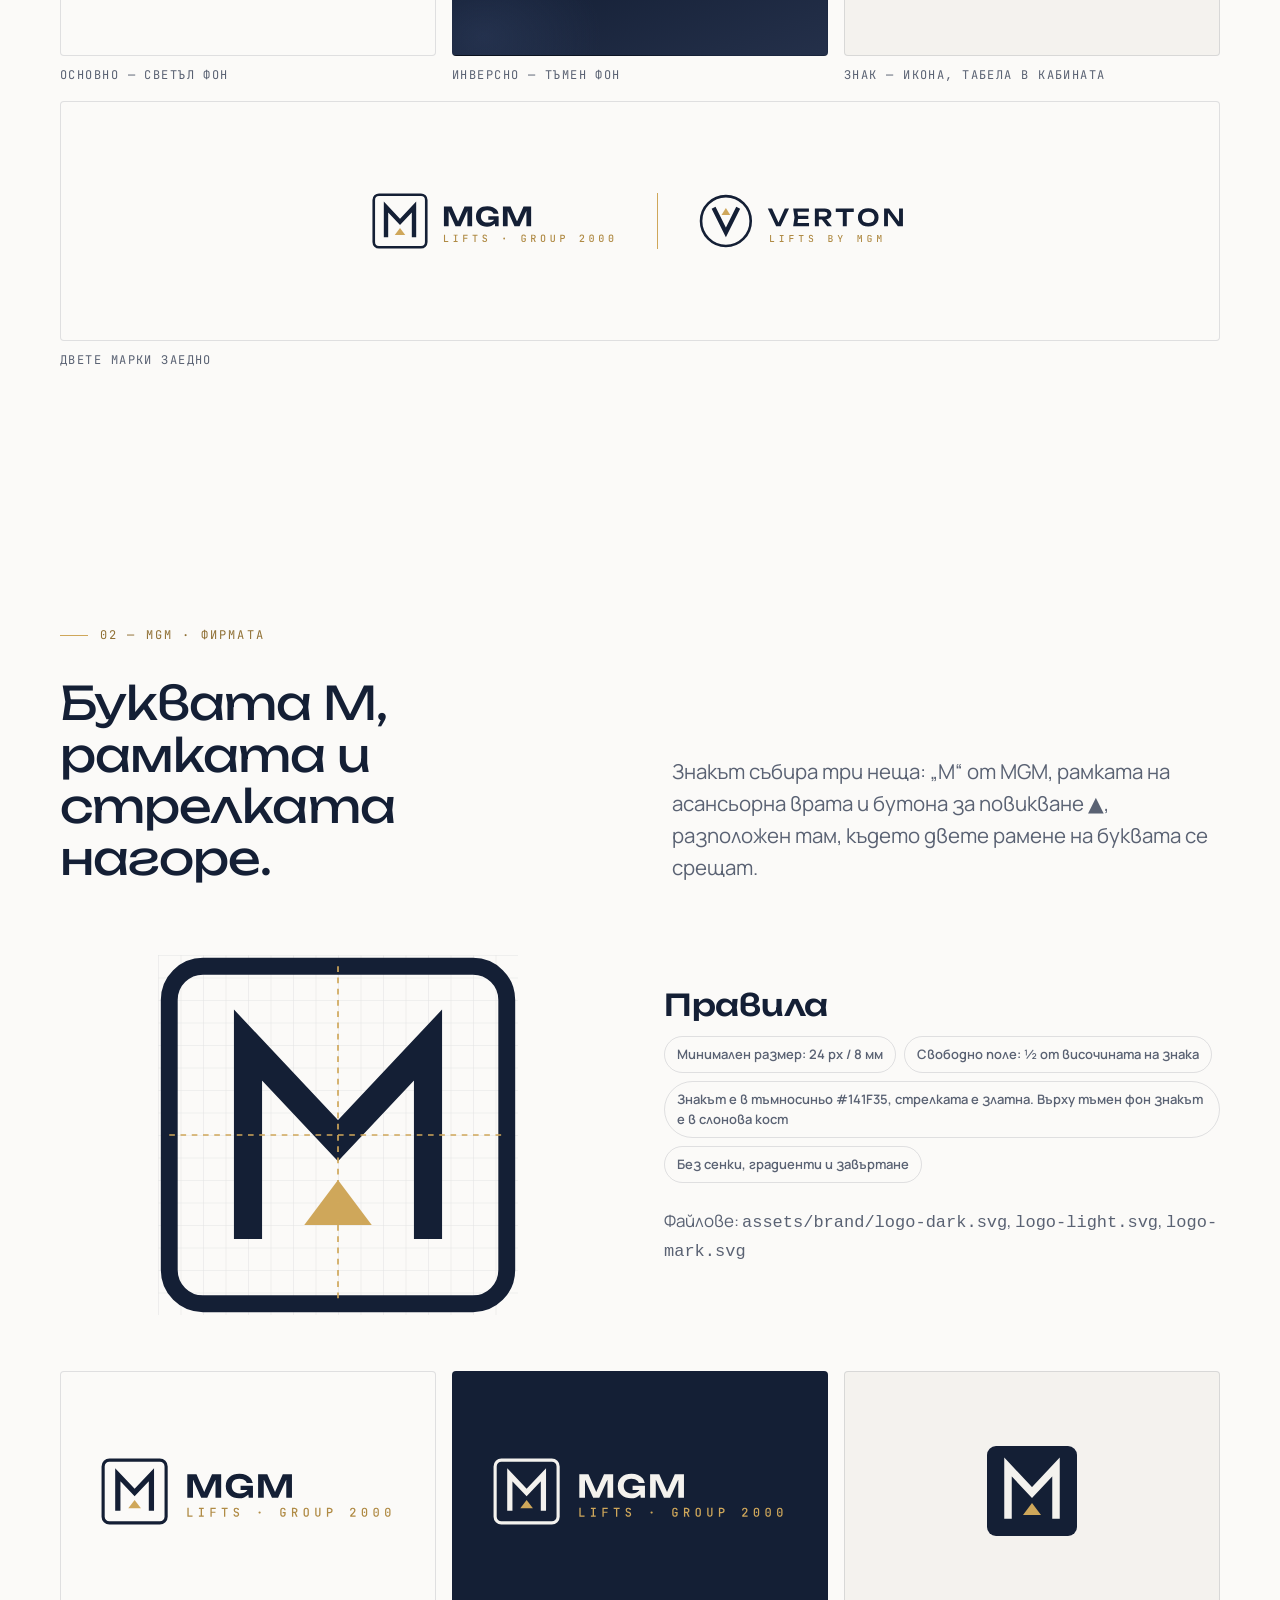
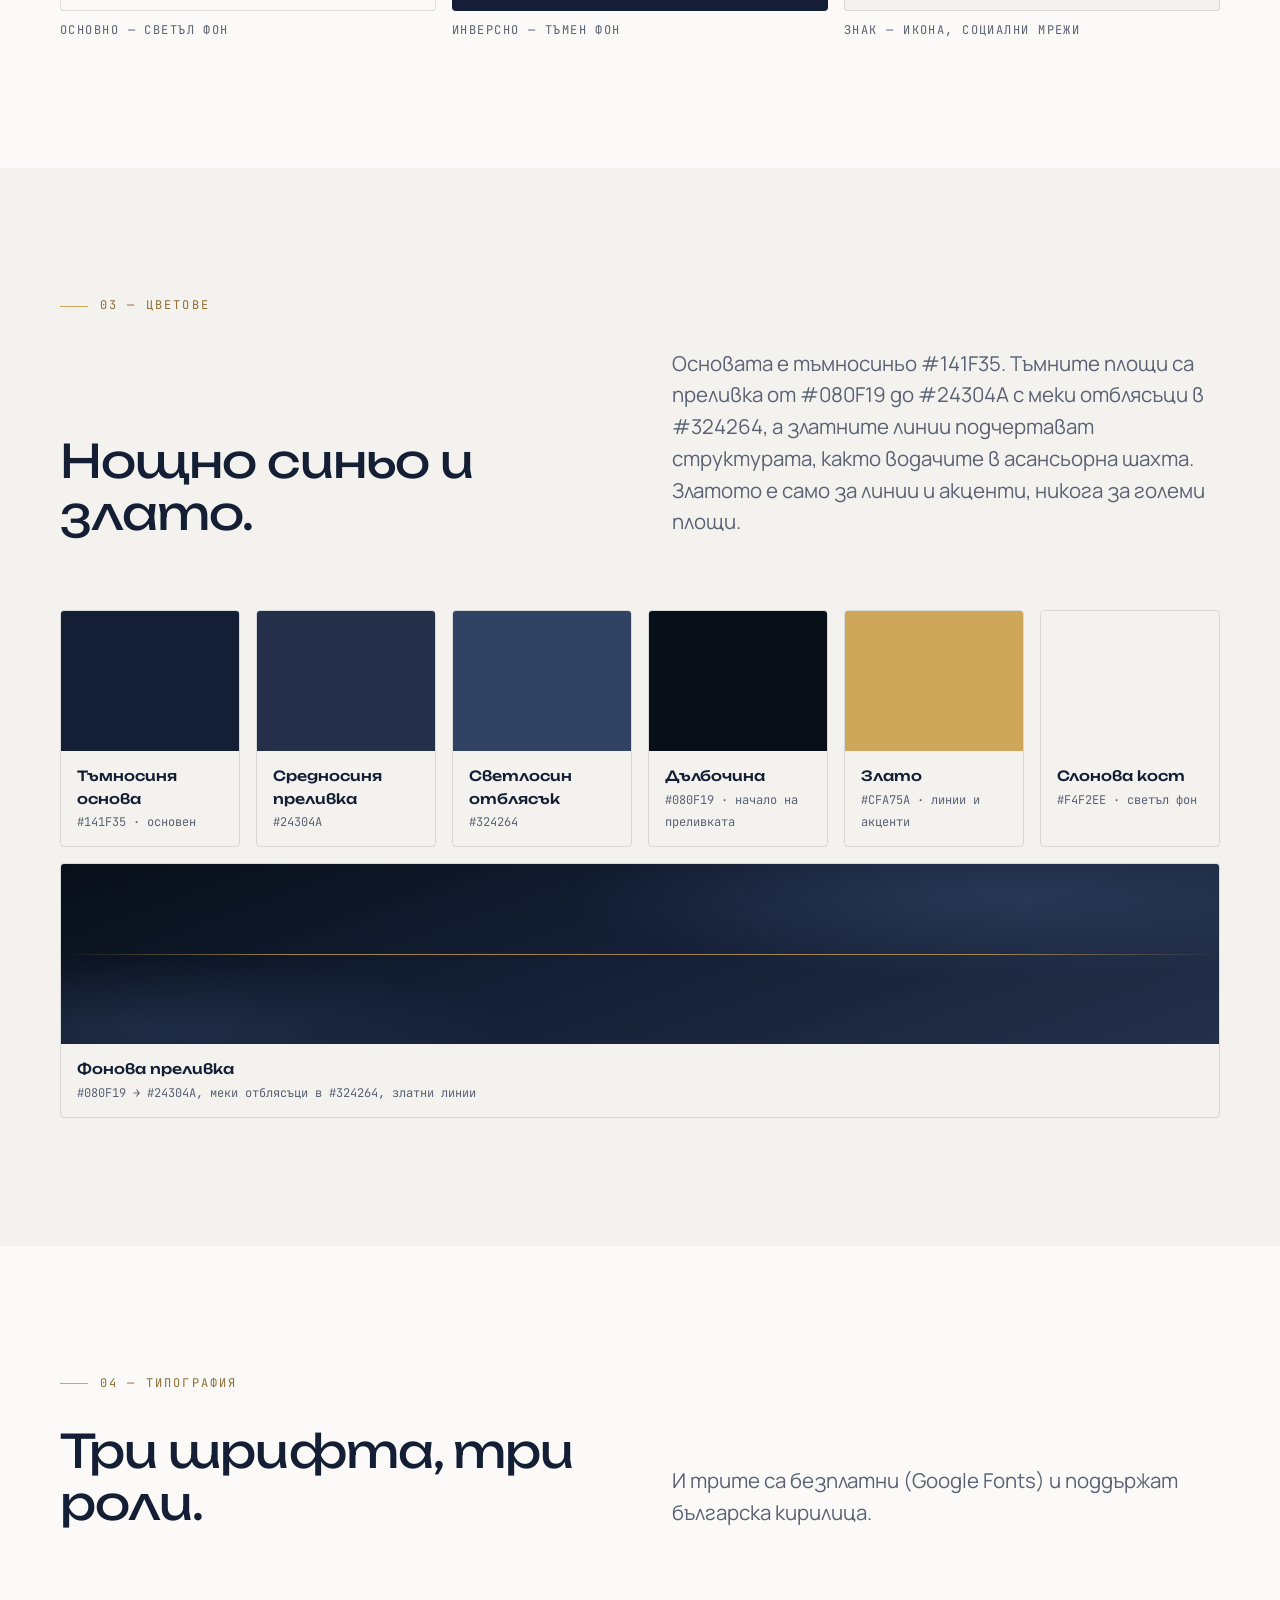
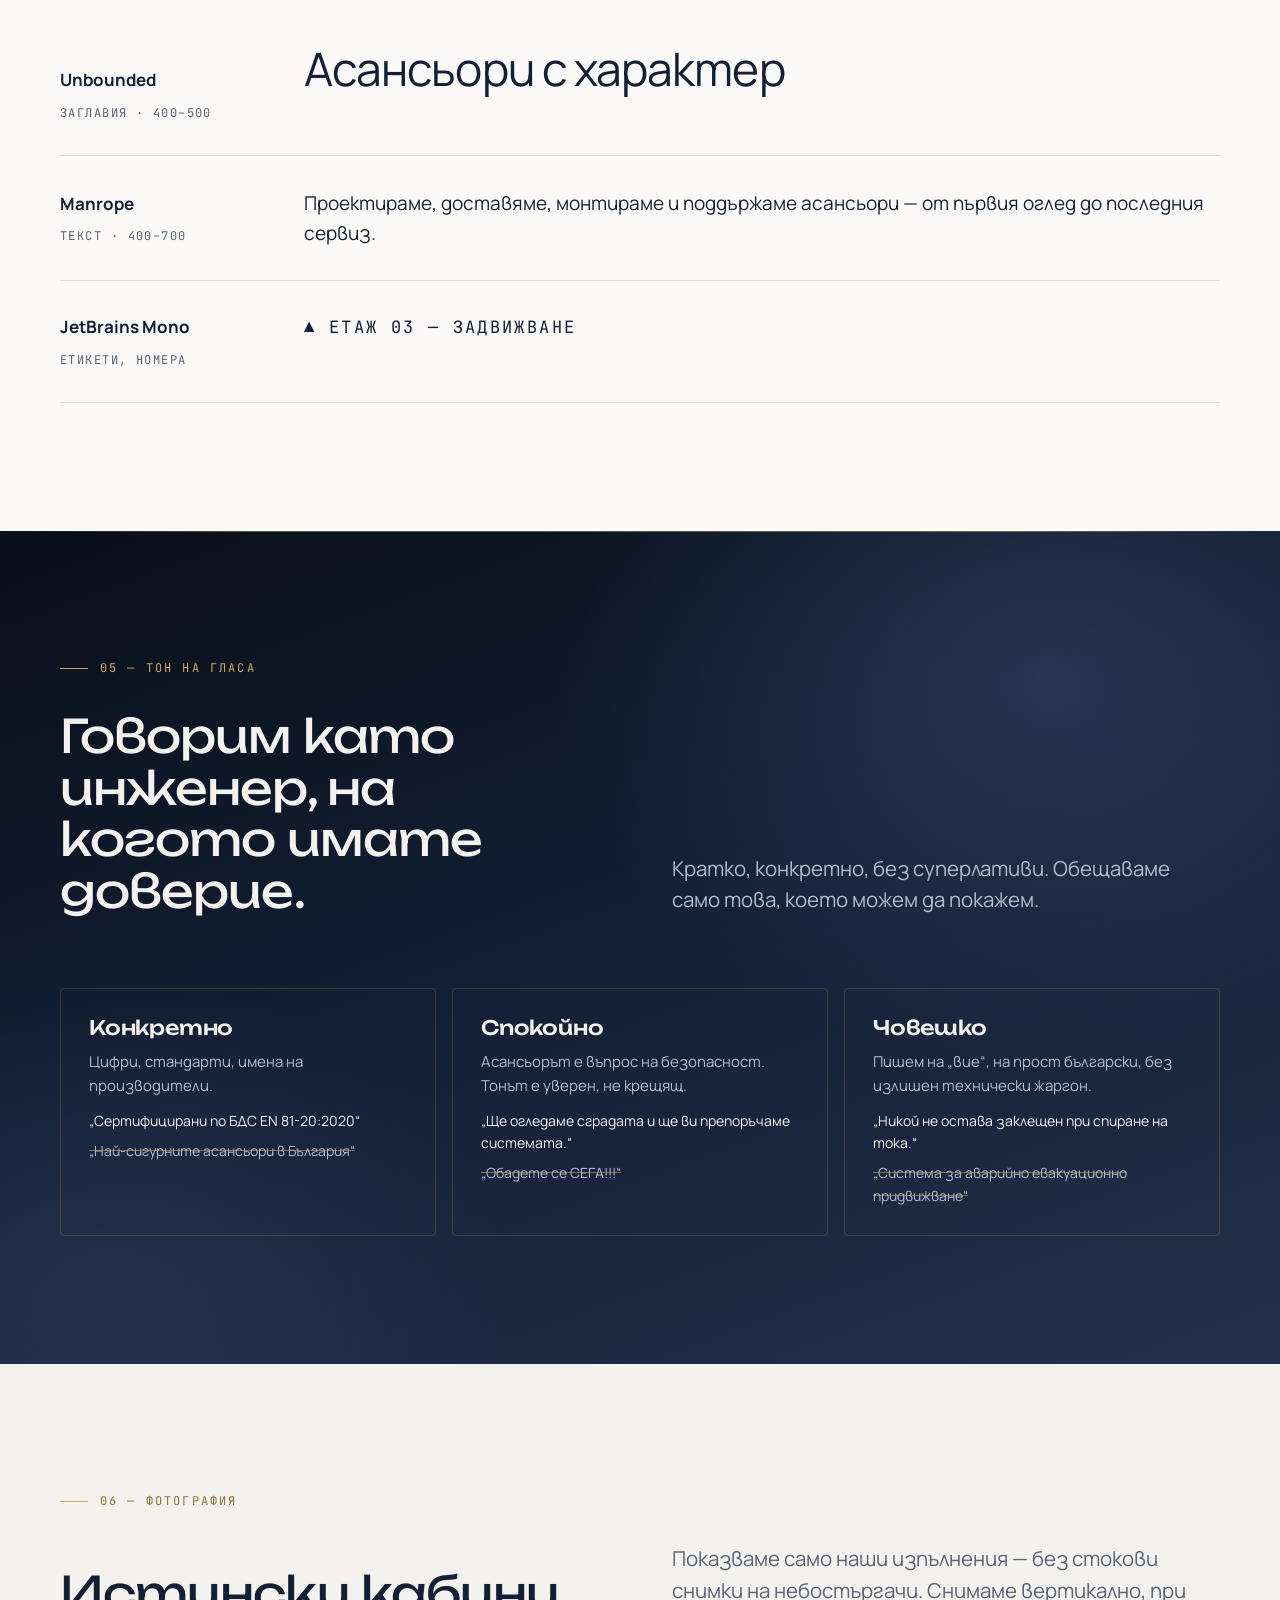
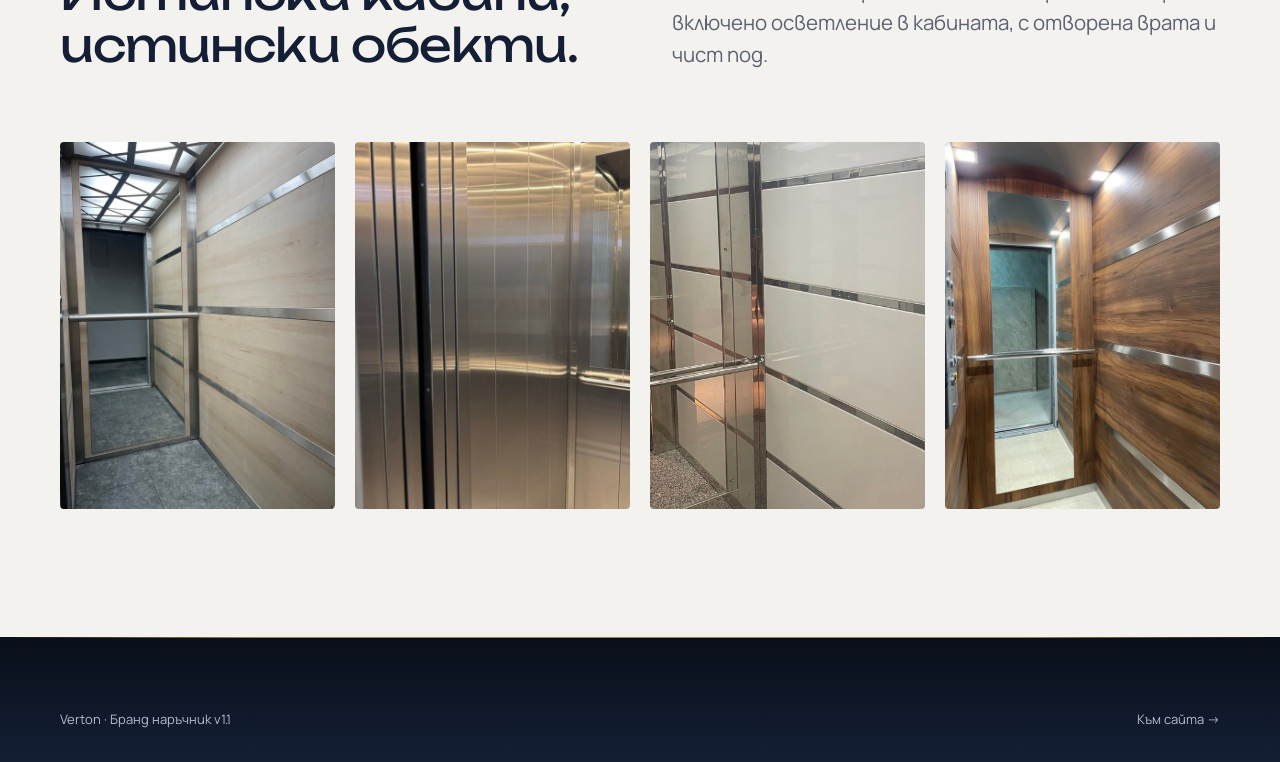
==== commit e94c0bac: "Make Verton the site brand and add an About page for MGM Group 2000 Verton logo replaces MGM in head" ====
--- a/brand/index.html
+++ b/brand/index.html
@@ -3,7 +3,7 @@
 <head>
   <meta charset="utf-8">
   <meta name="viewport" content="width=device-width, initial-scale=1">
-  <title>MGM Lifts — бранд наръчник</title>
+  <title>Verton — бранд наръчник</title>
   <meta name="robots" content="noindex">
   <link rel="icon" href="../assets/brand/favicon.svg" type="image/svg+xml">
   <link rel="preconnect" href="https://fonts.googleapis.com">
@@ -46,12 +46,12 @@
 <body>
   <header class="site-header">
     <div class="wrap">
-      <a class="brand" href="../index.html" aria-label="MGM Lifts — към сайта">
-        <svg class="brand-mark" viewBox="0 0 64 64" aria-hidden="true"><rect x="2" y="2" width="60" height="60" rx="6" fill="none" stroke="currentColor" stroke-width="3"/><path d="M16 48V16l16 17 16-17v32" fill="none" stroke="currentColor" stroke-width="5" stroke-linecap="square"/><path d="M32 40l-6 8h12z" style="fill:var(--accent)"/></svg>
-        <span class="brand-word"><b>MGM</b><span>LIFTS</span></span>
+      <a class="brand" href="../index.html" aria-label="Verton — към сайта">
+        <svg class="brand-mark" viewBox="0 0 64 64" aria-hidden="true"><circle cx="32" cy="32" r="28.5" fill="none" stroke="currentColor" stroke-width="3"/><path d="M19 19l13 26 13-26" fill="none" stroke="currentColor" stroke-width="5" stroke-linecap="square"/><path d="M32 17l-5 8h10z" style="fill:var(--accent)"/></svg>
+        <span class="brand-word"><b>VERTON</b><span>LIFTS BY MGM</span></span>
       </a>
       <nav class="bb-nav" aria-label="Раздели">
-        <a href="#logo">MGM</a><a href="#verton">Verton</a><a href="#cvetove">Цветове</a><a href="#shrift">Шрифт</a><a href="#glas">Тон</a>
+        <a href="#verton">Verton</a><a href="#logo">MGM</a><a href="#cvetove">Цветове</a><a href="#shrift">Шрифт</a><a href="#glas">Тон</a>
       </nav>
     </div>
   </header>
@@ -59,63 +59,17 @@
   <main>
     <section class="page-hero dark">
       <div class="wrap">
-        <div class="crumbs">Бранд наръчник · v1.0</div>
+        <div class="crumbs">Бранд наръчник · v1.1</div>
         <h1 class="h-xl">Всяка сграда има етажи. <span class="accent">Ние ги свързваме.</span></h1>
-        <p class="lead">Визуалната идентичност на MGM Group 2000 и асансьорите Verton. Идеята: всяка сграда има етажи, а ние сме това, което ги свързва. Затова сайтът е построен като сграда — всяка секция е етаж, а индикаторът в ъгъла показва къде се намирате.</p>
-      </div>
-    </section>
-
-    <section class="section" id="logo">
-      <div class="wrap">
-        <div class="section-head">
-          <span class="eyebrow">01 — Логото</span>
-          <h2 class="h-lg">Буквата M, рамката и стрелката нагоре.</h2>
-          <p class="lead">Знакът събира три неща: „M“ от MGM, рамката на асансьорна врата и бутона за повикване ▲, разположен там, където двете рамене на буквата се срещат.</p>
-        </div>
-
-        <div class="construct">
-          <svg viewBox="0 0 64 64" aria-label="Конструкция на знака">
-            <defs><pattern id="g" width="4" height="4" patternUnits="userSpaceOnUse"><path d="M4 0H0V4" fill="none" stroke="#141f35" stroke-opacity=".1" stroke-width=".2"/></pattern></defs>
-            <rect width="64" height="64" fill="url(#g)"/>
-            <rect x="2" y="2" width="60" height="60" rx="6" fill="none" stroke="#141f35" stroke-width="3"/>
-            <path d="M16 48V16l16 17 16-17v32" fill="none" stroke="#141f35" stroke-width="5" stroke-linecap="square"/>
-            <path d="M32 40l-6 8h12z" fill="#cfa75a"/>
-            <path d="M32 2v60M2 32h60" stroke="#cfa75a" stroke-width=".3" stroke-dasharray="1 1"/>
-          </svg>
-          <div>
-            <h3 class="h-md" style="margin-bottom:14px">Правила</h3>
-            <ul class="chips" style="margin-top:0">
-              <li>Минимален размер: 24 px / 8 мм</li>
-              <li>Свободно поле: ½ от височината на знака</li>
-              <li>Знакът е в тъмносиньо #141F35, стрелката е златна. Върху тъмен фон знакът е в слонова кост</li>
-              <li>Без сенки, градиенти и завъртане</li>
-            </ul>
-            <p style="margin-top:24px;color:var(--muted)">Файлове: <code>assets/brand/logo-dark.svg</code>, <code>logo-light.svg</code>, <code>logo-mark.svg</code>, <code>favicon.svg</code></p>
-          </div>
-        </div>
-
-        <div class="bb-grid" style="margin-top:56px">
-          <div>
-            <div class="bb-tile" style="background:var(--paper)"><img src="../assets/brand/logo-dark.svg" alt="Лого върху светъл фон"></div>
-            <div class="bb-label">Основно — светъл фон</div>
-          </div>
-          <div>
-            <div class="bb-tile" style="background:var(--ink)"><img src="../assets/brand/logo-light.svg" alt="Лого върху тъмен фон"></div>
-            <div class="bb-label">Инверсно — тъмен фон</div>
-          </div>
-          <div>
-            <div class="bb-tile" style="background:var(--bone)"><img src="../assets/brand/logo-mark.svg" alt="Самостоятелен знак" style="max-height:96px"></div>
-            <div class="bb-label">Знак — икона, социални мрежи</div>
-          </div>
-        </div>
+        <p class="lead">Визуалната идентичност на Verton — марката асансьори на MGM Group 2000. Идеята: всяка сграда има етажи, а ние сме това, което ги свързва. Затова сайтът е построен като сграда — всяка секция е етаж, а индикаторът в ъгъла показва къде се намирате.</p>
       </div>
     </section>
 
     <section class="section" id="verton">
       <div class="wrap">
         <div class="section-head">
-          <span class="eyebrow">02 — Verton</span>
-          <h2 class="h-lg">Verton: асансьорите. MGM: хората зад тях.</h2>
+          <span class="eyebrow">01 — Verton · марката</span>
+          <h2 class="h-lg">Verton е марката. MGM е фирмата зад нея.</h2>
           <p class="lead">MGM Group 2000 е фирмата, а Verton е марката на асансьорите ѝ. Двата знака са от едно семейство. Знакът на MGM е квадрат, рамката на вратата. Знакът на Verton е кръг, бутонът за повикване. И в двата златната стрелка ▲ сочи нагоре.</p>
         </div>
 
@@ -132,12 +86,12 @@
           <div>
             <h3 class="h-md" style="margin-bottom:14px">Кога кой знак</h3>
             <ul class="chips" style="margin-top:0">
-              <li>Verton: кабини, табели в асансьора, каталози, оферти за асансьори</li>
-              <li>MGM: фирмени документи, договори, фактури, сервиз</li>
+              <li>Verton: сайт, реклама, кабини, табели в асансьора, каталози, оферти</li>
+              <li>MGM: договори, фактури, фирмени документи, страницата „За нас“</li>
               <li>Подзаглавие: LIFTS BY MGM</li>
               <li>Заедно: MGM отляво, Verton отдясно, с разделител</li>
             </ul>
-            <p style="margin-top:24px;color:var(--muted)">Файлове: <code>assets/brand/verton-dark.svg</code>, <code>verton-light.svg</code>, <code>verton-mark.svg</code></p>
+            <p style="margin-top:24px;color:var(--muted)">Файлове: <code>assets/brand/verton-dark.svg</code>, <code>verton-light.svg</code>, <code>verton-mark.svg</code>, <code>favicon.svg</code></p>
           </div>
         </div>
 
@@ -163,6 +117,52 @@
             <img src="../assets/brand/verton-dark.svg" alt="Verton" style="height:56px">
           </div>
           <div class="bb-label">Двете марки заедно</div>
+        </div>
+      </div>
+    </section>
+
+    <section class="section" id="logo">
+      <div class="wrap">
+        <div class="section-head">
+          <span class="eyebrow">02 — MGM · фирмата</span>
+          <h2 class="h-lg">Буквата M, рамката и стрелката нагоре.</h2>
+          <p class="lead">Знакът събира три неща: „M“ от MGM, рамката на асансьорна врата и бутона за повикване ▲, разположен там, където двете рамене на буквата се срещат.</p>
+        </div>
+
+        <div class="construct">
+          <svg viewBox="0 0 64 64" aria-label="Конструкция на знака">
+            <defs><pattern id="g" width="4" height="4" patternUnits="userSpaceOnUse"><path d="M4 0H0V4" fill="none" stroke="#141f35" stroke-opacity=".1" stroke-width=".2"/></pattern></defs>
+            <rect width="64" height="64" fill="url(#g)"/>
+            <rect x="2" y="2" width="60" height="60" rx="6" fill="none" stroke="#141f35" stroke-width="3"/>
+            <path d="M16 48V16l16 17 16-17v32" fill="none" stroke="#141f35" stroke-width="5" stroke-linecap="square"/>
+            <path d="M32 40l-6 8h12z" fill="#cfa75a"/>
+            <path d="M32 2v60M2 32h60" stroke="#cfa75a" stroke-width=".3" stroke-dasharray="1 1"/>
+          </svg>
+          <div>
+            <h3 class="h-md" style="margin-bottom:14px">Правила</h3>
+            <ul class="chips" style="margin-top:0">
+              <li>Минимален размер: 24 px / 8 мм</li>
+              <li>Свободно поле: ½ от височината на знака</li>
+              <li>Знакът е в тъмносиньо #141F35, стрелката е златна. Върху тъмен фон знакът е в слонова кост</li>
+              <li>Без сенки, градиенти и завъртане</li>
+            </ul>
+            <p style="margin-top:24px;color:var(--muted)">Файлове: <code>assets/brand/logo-dark.svg</code>, <code>logo-light.svg</code>, <code>logo-mark.svg</code></p>
+          </div>
+        </div>
+
+        <div class="bb-grid" style="margin-top:56px">
+          <div>
+            <div class="bb-tile" style="background:var(--paper)"><img src="../assets/brand/logo-dark.svg" alt="Лого върху светъл фон"></div>
+            <div class="bb-label">Основно — светъл фон</div>
+          </div>
+          <div>
+            <div class="bb-tile" style="background:var(--ink)"><img src="../assets/brand/logo-light.svg" alt="Лого върху тъмен фон"></div>
+            <div class="bb-label">Инверсно — тъмен фон</div>
+          </div>
+          <div>
+            <div class="bb-tile" style="background:var(--bone)"><img src="../assets/brand/logo-mark.svg" alt="Самостоятелен знак" style="max-height:96px"></div>
+            <div class="bb-label">Знак — икона, социални мрежи</div>
+          </div>
         </div>
       </div>
     </section>
@@ -258,7 +258,7 @@
 
   <footer class="site-footer">
     <div class="wrap footer-bottom" style="padding-top:0">
-      <span>MGM Lifts · Бранд наръчник v1.0</span>
+      <span>Verton · Бранд наръчник v1.1</span>
       <a href="../index.html">Към сайта →</a>
     </div>
   </footer>
--- a/assets/css/style.css
+++ b/assets/css/style.css
@@ -171,10 +171,12 @@
 
 .nav .nav-mobile-cta { display: none; }
 
-@media (max-width: 1080px) {
+@media (max-width: 1260px) {
   .header-phone { display: none; }
-}
-@media (max-width: 900px) {
+  .nav a { padding: 10px 11px; }
+  .nav a[aria-current="page"]::after { left: 11px; right: 11px; }
+}
+@media (max-width: 1040px) {
   .nav-toggle { display: inline-flex; }
   .header-cta { display: none; }
   .nav {
@@ -549,3 +551,36 @@
 .sub-brand { display: block; height: 40px; width: auto; margin-bottom: 20px; }
 .sub-brand-lg { height: 52px; margin: 28px 0 0; }
 .site-footer .sub-brand { height: 34px; margin: 24px 0 0; opacity: .9; }
+
+/* ---------- Фирмата (MGM) ---------- */
+
+.company-band { display: grid; grid-template-columns: 1.1fr 0.9fr; gap: clamp(32px, 6vw, 96px); align-items: center; }
+.company-card { padding: clamp(28px, 4vw, 44px); background: var(--paper); border: 1px solid var(--line); border-top: 2px solid var(--gold); border-radius: var(--radius); }
+.company-card img { height: 48px; width: auto; }
+.company-card dl { display: grid; grid-template-columns: 1fr 1fr; gap: 24px; margin: 32px 0 0; }
+.company-card dt { font-family: var(--font-mono); font-size: 11px; letter-spacing: .14em; text-transform: uppercase; color: var(--gold-ink); }
+.company-card dd { margin: 6px 0 0; font-family: var(--font-display); font-size: 22px; }
+@media (max-width: 900px) { .company-band { grid-template-columns: 1fr; } }
+
+.company-stats { display: grid; grid-template-columns: repeat(4, 1fr); border-top: 1px solid var(--line); }
+.company-stats > div { padding: 32px 24px 8px 0; }
+.company-stats > div + div { padding-left: 24px; border-left: 1px solid var(--line); }
+.company-stats b { display: block; font-family: var(--font-display); font-weight: 500; font-size: clamp(34px, 4vw, 52px); line-height: 1; }
+.company-stats b sup { font-size: .45em; color: var(--gold); vertical-align: top; }
+.company-stats span { display: block; margin-top: 12px; color: var(--muted); font-size: 15px; }
+@media (max-width: 800px) {
+  .company-stats { grid-template-columns: 1fr 1fr; }
+  .company-stats > div:nth-child(3) { padding-left: 0; border-left: 0; }
+  .company-stats > div:nth-child(n+3) { border-top: 1px solid var(--line); }
+}
+
+.partners { display: grid; grid-template-columns: repeat(3, 1fr); gap: 16px; }
+.partner { display: grid; gap: 12px; padding: 32px 28px; background: rgba(50, 66, 100, 0.35); border: 1px solid var(--line-on-dark); border-radius: var(--radius); }
+.partner .tag { font-family: var(--font-mono); font-size: 12px; letter-spacing: .14em; text-transform: uppercase; color: var(--gold); }
+.partner b { font-family: var(--font-display); font-weight: 500; font-size: 24px; color: var(--bone); }
+.partner span:last-child { color: var(--muted-on-dark); font-size: 15px; }
+@media (max-width: 900px) { .partners { grid-template-columns: 1fr; } }
+
+.footer-company { display: grid; gap: 12px; margin-top: 28px; padding-top: 24px; border-top: 1px solid var(--line-on-dark); font-size: 13px; max-width: 34ch; }
+.footer-company img { height: 30px; width: auto; opacity: .9; }
+.footer-company:hover span { color: var(--bone); }
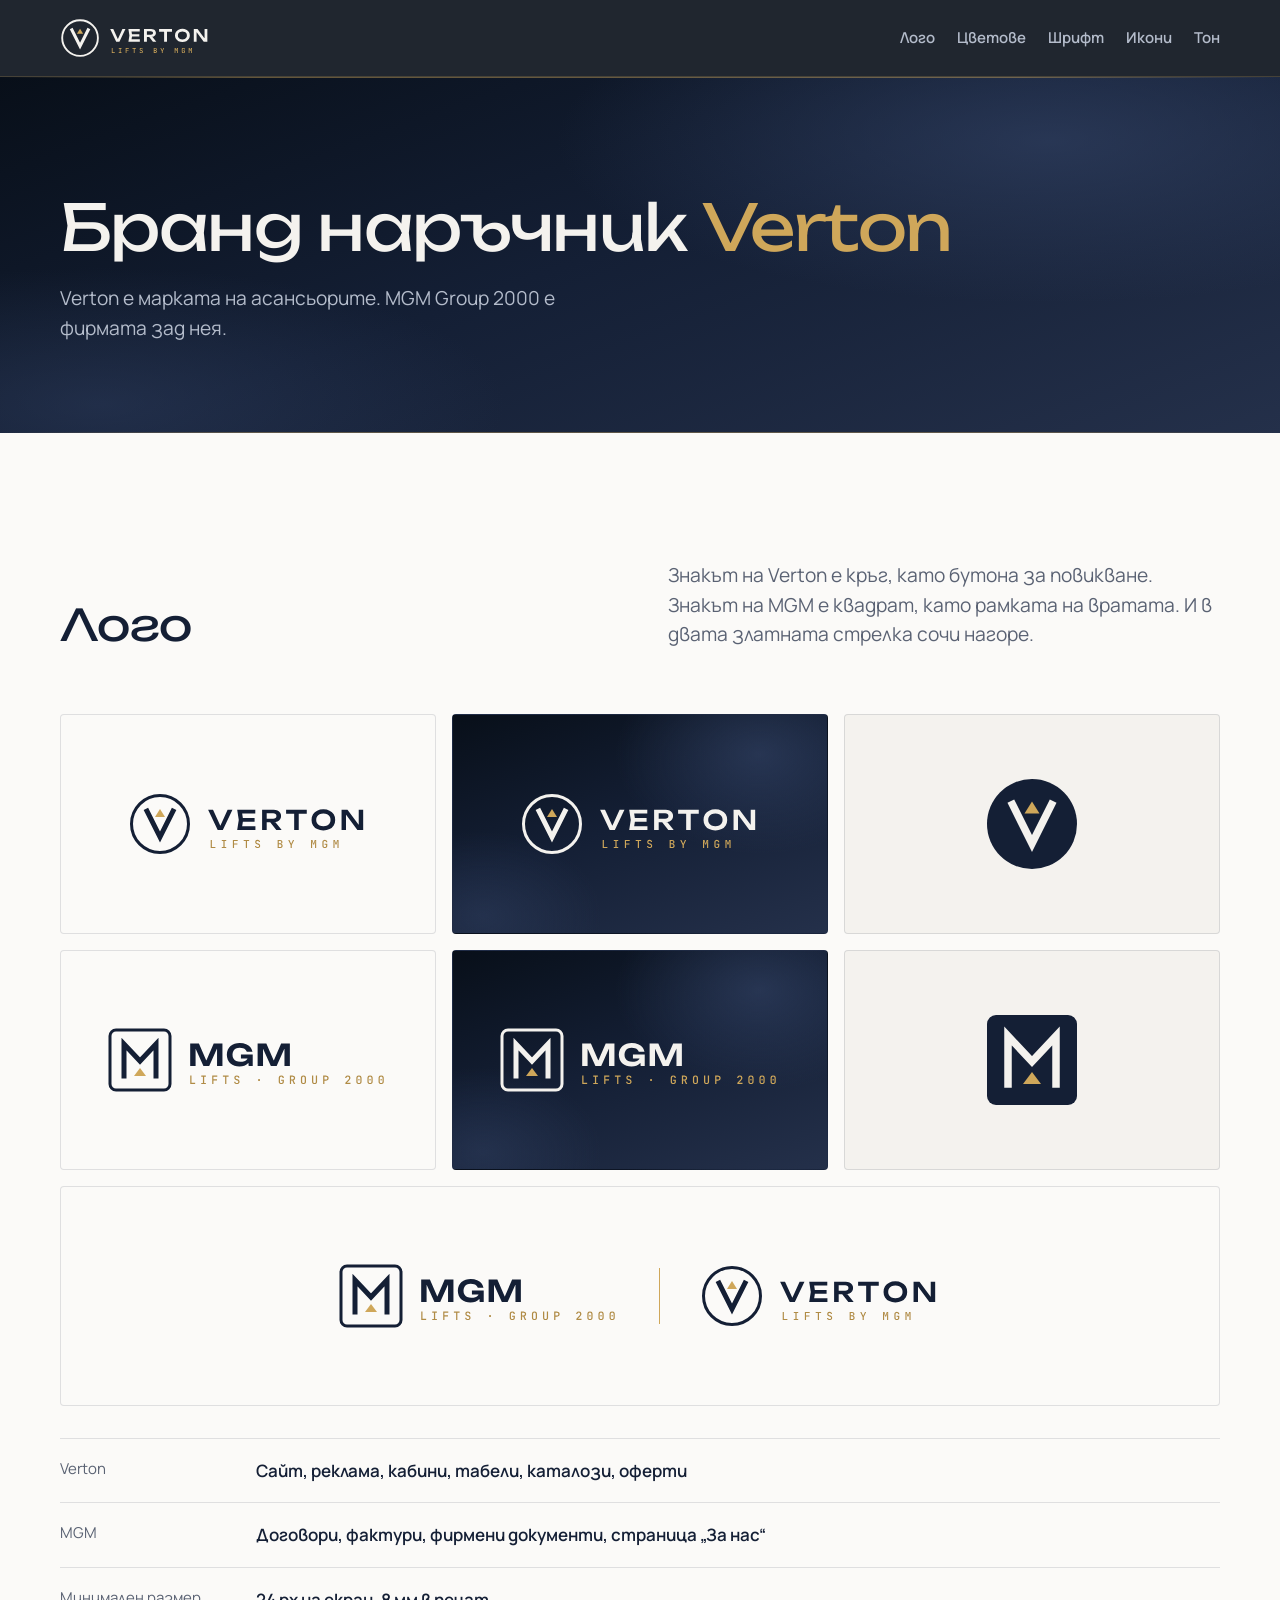
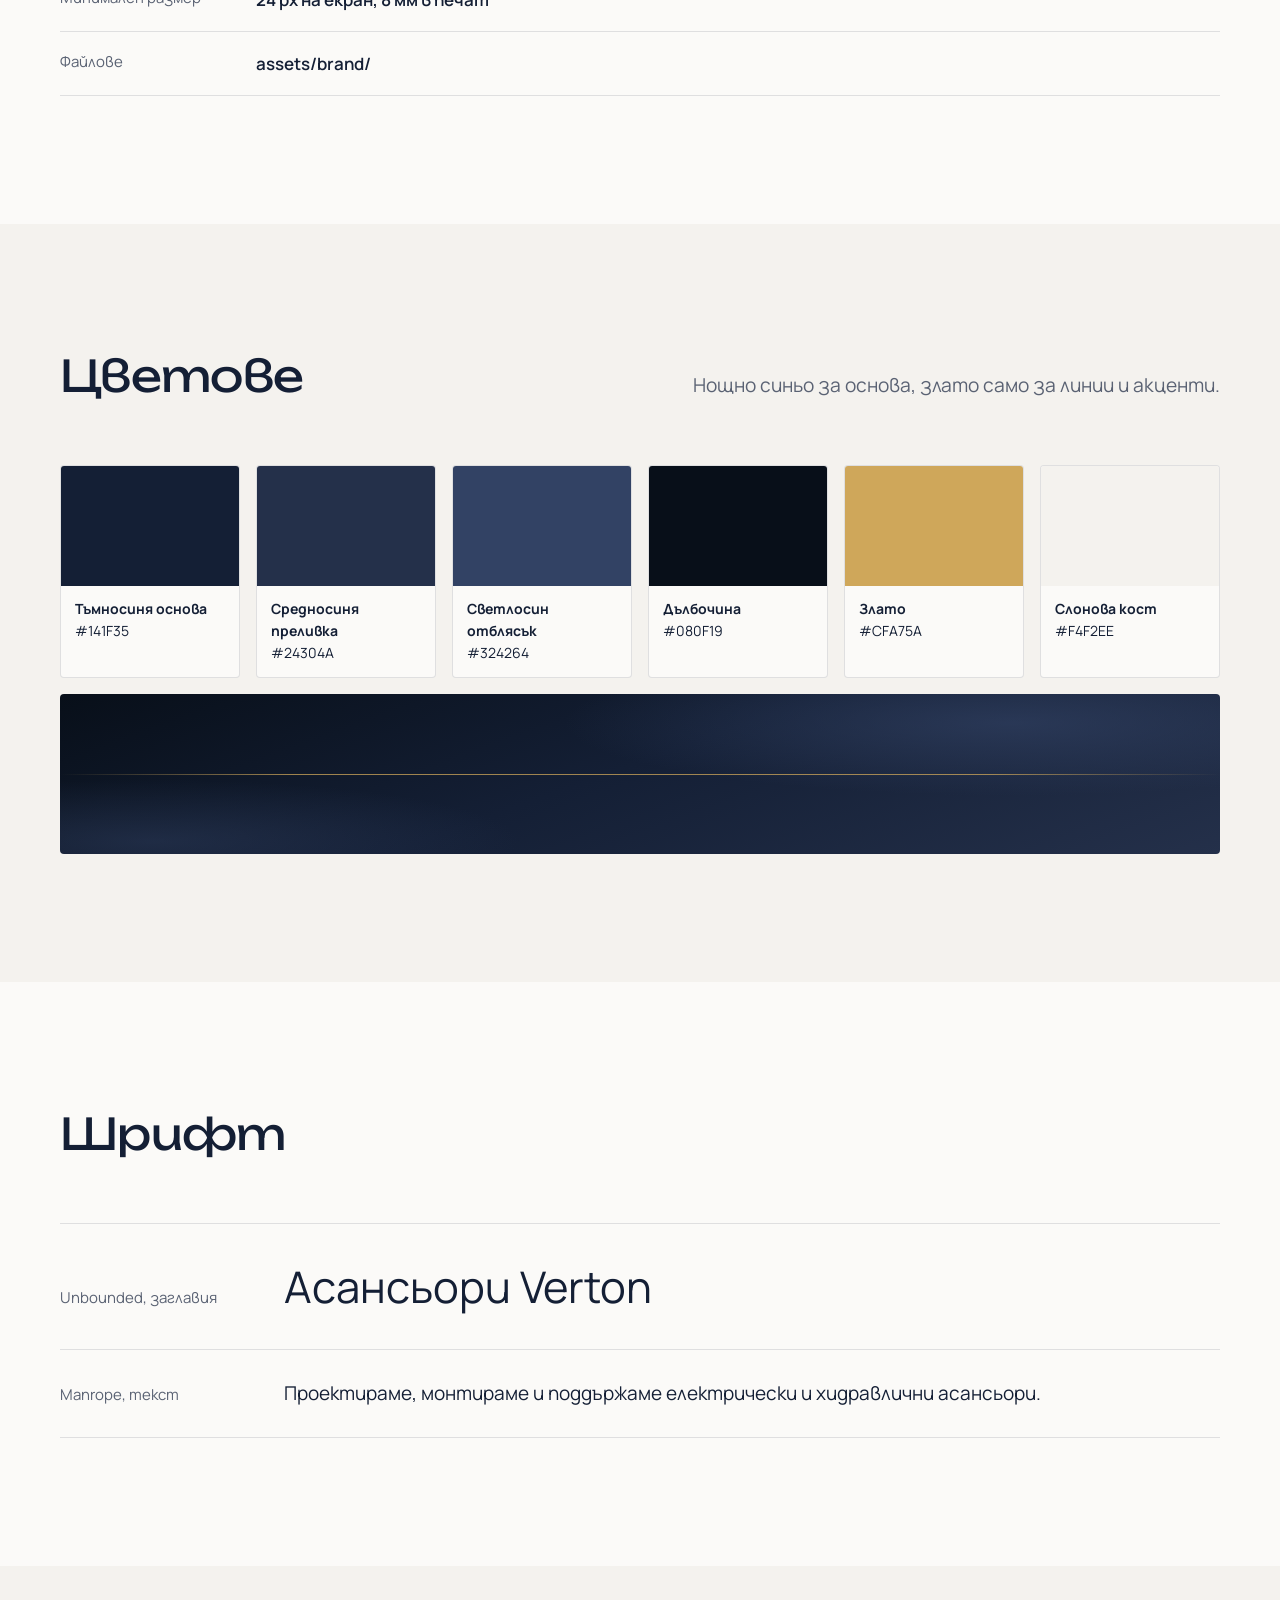
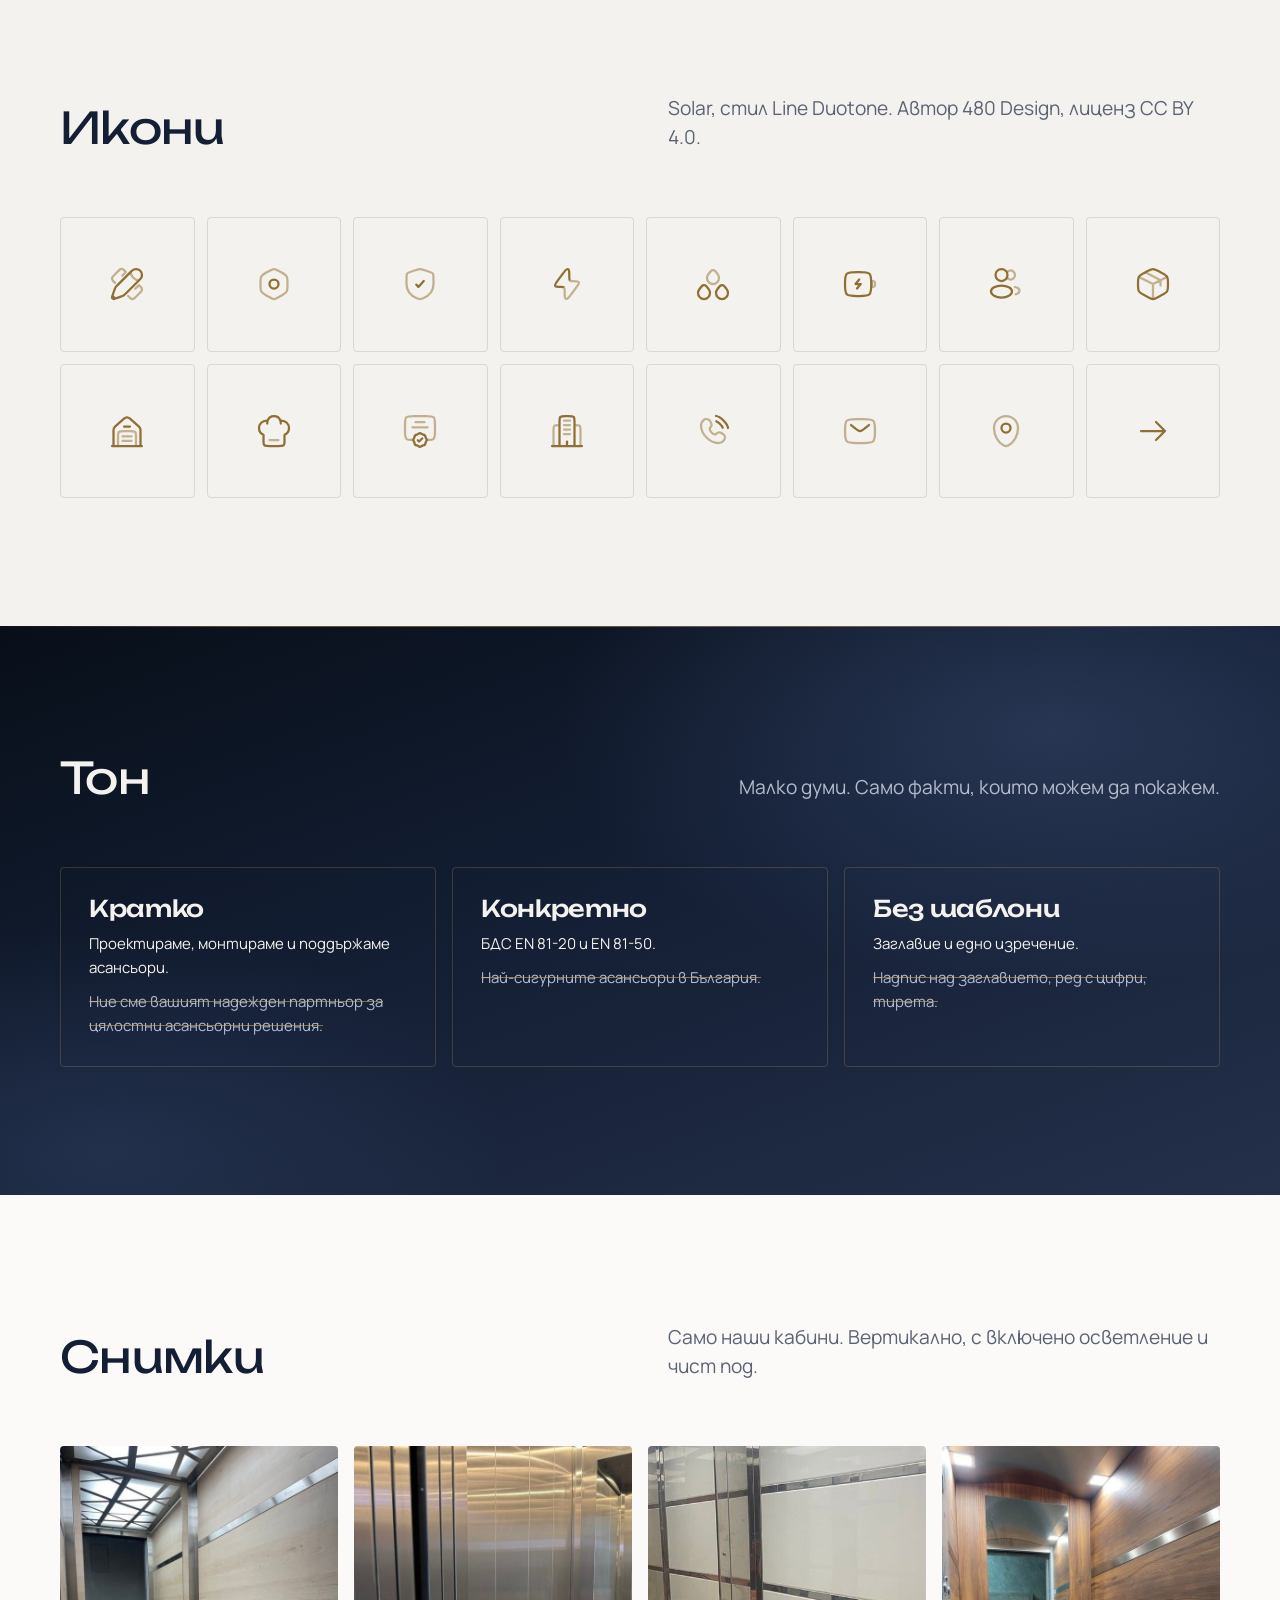
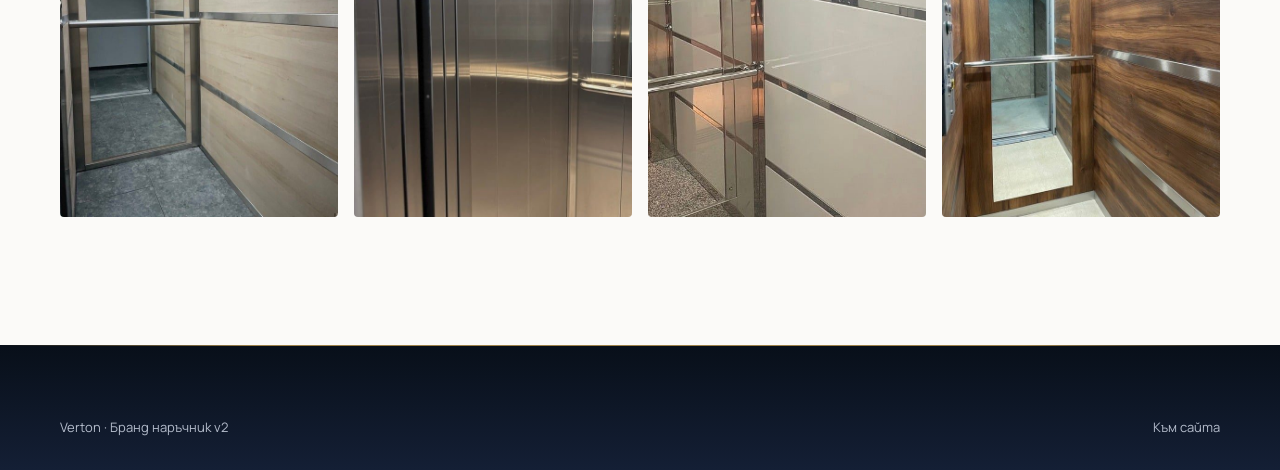
==== commit 2ba19ea5: "Redesign around competitor analysis: minimal text, Solar icons Add docs/analiz-pazar.md (structure o" ====
--- a/brand/index.html
+++ b/brand/index.html
@@ -3,254 +3,160 @@
 <head>
   <meta charset="utf-8">
   <meta name="viewport" content="width=device-width, initial-scale=1">
-  <title>Verton — бранд наръчник</title>
+  <title>Verton | Бранд наръчник</title>
   <meta name="robots" content="noindex">
   <link rel="icon" href="../assets/brand/favicon.svg" type="image/svg+xml">
   <link rel="preconnect" href="https://fonts.googleapis.com">
   <link rel="preconnect" href="https://fonts.gstatic.com" crossorigin>
-  <link href="https://fonts.googleapis.com/css2?family=JetBrains+Mono:wght@400;500&family=Manrope:wght@400;500;600;700&family=Unbounded:wght@400;500;600&display=swap" rel="stylesheet">
+  <link href="https://fonts.googleapis.com/css2?family=Manrope:wght@400;500;600;700&family=Unbounded:wght@400;500&display=swap" rel="stylesheet">
   <link rel="stylesheet" href="../assets/css/style.css">
   <style>
-    .bb-grid { display: grid; grid-template-columns: repeat(3, 1fr); gap: 16px; }
-    .bb-tile { border-radius: var(--radius); padding: 40px; display: grid; place-items: center; min-height: 240px; border: 1px solid var(--line); }
-    .bb-tile img { max-height: 72px; }
-    .bb-tile.wide { grid-column: span 2; }
-    .bb-label { font-family: var(--font-mono); font-size: 12px; letter-spacing: .12em; text-transform: uppercase; color: var(--muted); margin-top: 10px; }
-    .swatch-row { display: grid; grid-template-columns: repeat(6, 1fr); gap: 16px; }
-    .color { border-radius: var(--radius); overflow: hidden; border: 1px solid var(--line); }
-    .color div { height: 140px; }
-    .color p { margin: 0; padding: 14px 16px; font-size: 14px; }
-    .color p b { display: block; font-family: var(--font-display); font-weight: 500; }
-    .color p span { font-family: var(--font-mono); font-size: 12px; color: var(--muted); }
-    .type-spec { display: grid; grid-template-columns: 220px 1fr; gap: 24px; padding: 32px 0; border-bottom: 1px solid var(--line); align-items: baseline; }
-    .type-spec:first-child { border-top: 1px solid var(--line); }
-    .principles { display: grid; grid-template-columns: repeat(3, 1fr); gap: 16px; }
-    .principle { padding: 28px; border: 1px solid var(--line-on-dark); border-radius: var(--radius); }
-    .principle h3 { font-size: 20px; margin-bottom: 10px; }
-    .principle p { color: var(--muted-on-dark); margin: 0 0 12px; font-size: 15px; }
-    .principle .do { margin-bottom: 8px; color: var(--bone); font-size: 14px; }
-    .principle .dont { color: var(--muted-on-dark); font-size: 14px; text-decoration: line-through; text-decoration-color: rgba(201,160,99,.6); }
-    .construct { display: grid; grid-template-columns: 1fr 1fr; gap: 48px; align-items: center; }
+    .tiles { display: grid; grid-template-columns: repeat(3, 1fr); gap: 16px; }
+    .tile { display: grid; place-items: center; min-height: 220px; padding: 40px; border: 1px solid var(--line); border-radius: var(--radius); }
+    .tile img { max-height: 64px; width: auto; }
+    .tile.mark img { max-height: 96px; }
+    .tile.wide { grid-column: 1 / -1; display: flex; gap: 40px; justify-content: center; align-items: center; flex-wrap: wrap; }
+    .tile.wide .sep { width: 1px; height: 56px; background: var(--gold); }
+    .colors { display: grid; grid-template-columns: repeat(6, 1fr); gap: 16px; }
+    .color { border: 1px solid var(--line); border-radius: var(--radius); overflow: hidden; background: var(--paper); }
+    .color div { height: 120px; }
+    .color p { margin: 0; padding: 12px 14px; font-size: 14px; }
+    .color b { display: block; }
+    .grad { height: 160px; margin-top: 16px; border-radius: var(--radius); background: var(--grad-dark); position: relative; }
+    .grad::after { content: ""; position: absolute; left: 0; right: 0; top: 50%; height: 1px; background: var(--gold-line); }
+    .fonts > div { display: grid; grid-template-columns: 200px 1fr; gap: 24px; align-items: baseline; padding: 28px 0; border-bottom: 1px solid var(--line); }
+    .fonts > div:first-child { border-top: 1px solid var(--line); }
+    .fonts span { color: var(--muted); font-size: 15px; }
+    .icons { display: grid; grid-template-columns: repeat(8, 1fr); gap: 12px; }
+    .icons div { display: grid; place-items: center; aspect-ratio: 1; border: 1px solid var(--line); border-radius: var(--radius); color: var(--gold-ink); }
+    .icons .ic { width: 36px; height: 36px; }
+    .voice { display: grid; grid-template-columns: repeat(3, 1fr); gap: 16px; }
+    .voice > div { padding: 28px; border: 1px solid var(--line-on-dark); border-radius: var(--radius); }
+    .voice p { margin: 10px 0 0; color: var(--muted-on-dark); font-size: 15px; }
+    .voice .yes { color: var(--bone); }
+    .voice .no { text-decoration: line-through; text-decoration-color: rgba(207,167,90,.6); }
+    .photos { display: grid; grid-template-columns: repeat(4, 1fr); gap: 16px; }
+    .photos img { aspect-ratio: 3 / 4; object-fit: cover; border-radius: var(--radius); }
     .bb-nav { display: flex; gap: 22px; margin-left: auto; font-size: 15px; font-weight: 600; color: var(--muted-on-dark); }
     .bb-nav a:hover { color: var(--bone); }
+    @media (max-width: 900px) {
+      .tiles, .voice { grid-template-columns: 1fr; }
+      .colors { grid-template-columns: repeat(2, 1fr); }
+      .icons { grid-template-columns: repeat(4, 1fr); }
+      .photos { grid-template-columns: 1fr 1fr; }
+      .fonts > div { grid-template-columns: 1fr; gap: 8px; }
+    }
     @media (max-width: 640px) { .bb-nav { display: none; } }
-    .construct svg { width: 100%; max-width: 360px; justify-self: center; }
-    @media (max-width: 900px) {
-      .bb-grid, .principles { grid-template-columns: 1fr; }
-      .bb-tile.wide { grid-column: auto; }
-      .swatch-row { grid-template-columns: repeat(2, 1fr); }
-      .type-spec, .construct { grid-template-columns: 1fr; }
-    }
   </style>
 </head>
 <body>
   <header class="site-header">
     <div class="wrap">
-      <a class="brand" href="../index.html" aria-label="Verton — към сайта">
-        <svg class="brand-mark" viewBox="0 0 64 64" aria-hidden="true"><circle cx="32" cy="32" r="28.5" fill="none" stroke="currentColor" stroke-width="3"/><path d="M19 19l13 26 13-26" fill="none" stroke="currentColor" stroke-width="5" stroke-linecap="square"/><path d="M32 17l-5 8h10z" style="fill:var(--accent)"/></svg>
-        <span class="brand-word"><b>VERTON</b><span>LIFTS BY MGM</span></span>
-      </a>
-      <nav class="bb-nav" aria-label="Раздели">
-        <a href="#verton">Verton</a><a href="#logo">MGM</a><a href="#cvetove">Цветове</a><a href="#shrift">Шрифт</a><a href="#glas">Тон</a>
-      </nav>
+      <a class="brand" href="../index.html" aria-label="Verton, към сайта"><img src="../assets/brand/verton-light.svg" alt="Verton" width="241" height="64"></a>
+      <nav class="bb-nav" aria-label="Раздели"><a href="#logo">Лого</a><a href="#cvetove">Цветове</a><a href="#shrift">Шрифт</a><a href="#ikoni">Икони</a><a href="#ton">Тон</a></nav>
     </div>
   </header>
 
   <main>
     <section class="page-hero dark">
       <div class="wrap">
-        <div class="crumbs">Бранд наръчник · v1.1</div>
-        <h1 class="h-xl">Всяка сграда има етажи. <span class="accent">Ние ги свързваме.</span></h1>
-        <p class="lead">Визуалната идентичност на Verton — марката асансьори на MGM Group 2000. Идеята: всяка сграда има етажи, а ние сме това, което ги свързва. Затова сайтът е построен като сграда — всяка секция е етаж, а индикаторът в ъгъла показва къде се намирате.</p>
-      </div>
-    </section>
-
-    <section class="section" id="verton">
-      <div class="wrap">
-        <div class="section-head">
-          <span class="eyebrow">01 — Verton · марката</span>
-          <h2 class="h-lg">Verton е марката. MGM е фирмата зад нея.</h2>
-          <p class="lead">MGM Group 2000 е фирмата, а Verton е марката на асансьорите ѝ. Двата знака са от едно семейство. Знакът на MGM е квадрат, рамката на вратата. Знакът на Verton е кръг, бутонът за повикване. И в двата златната стрелка ▲ сочи нагоре.</p>
-        </div>
-
-        <div class="construct">
-          <svg viewBox="0 0 64 64" aria-label="Конструкция на знака Verton">
-            <defs><pattern id="g2" width="4" height="4" patternUnits="userSpaceOnUse"><path d="M4 0H0V4" fill="none" stroke="#141f35" stroke-opacity=".1" stroke-width=".2"/></pattern></defs>
-            <rect width="64" height="64" fill="url(#g2)"/>
-            <circle cx="32" cy="32" r="28.5" fill="none" stroke="#141f35" stroke-width="3"/>
-            <path d="M19 19l13 26 13-26" fill="none" stroke="#141f35" stroke-width="5" stroke-linecap="square"/>
-            <path d="M32 17l-5 8h10z" fill="#cfa75a"/>
-            <path d="M32 2v60M2 32h60" stroke="#cfa75a" stroke-width=".3" stroke-dasharray="1 1"/>
-            <circle cx="32" cy="32" r="20" fill="none" stroke="#cfa75a" stroke-width=".3" stroke-dasharray="1 1"/>
-          </svg>
-          <div>
-            <h3 class="h-md" style="margin-bottom:14px">Кога кой знак</h3>
-            <ul class="chips" style="margin-top:0">
-              <li>Verton: сайт, реклама, кабини, табели в асансьора, каталози, оферти</li>
-              <li>MGM: договори, фактури, фирмени документи, страницата „За нас“</li>
-              <li>Подзаглавие: LIFTS BY MGM</li>
-              <li>Заедно: MGM отляво, Verton отдясно, с разделител</li>
-            </ul>
-            <p style="margin-top:24px;color:var(--muted)">Файлове: <code>assets/brand/verton-dark.svg</code>, <code>verton-light.svg</code>, <code>verton-mark.svg</code>, <code>favicon.svg</code></p>
-          </div>
-        </div>
-
-        <div class="bb-grid" style="margin-top:56px">
-          <div>
-            <div class="bb-tile" style="background:var(--paper)"><img src="../assets/brand/verton-dark.svg" alt="Verton върху светъл фон"></div>
-            <div class="bb-label">Основно — светъл фон</div>
-          </div>
-          <div>
-            <div class="bb-tile" style="background:var(--grad-dark)"><img src="../assets/brand/verton-light.svg" alt="Verton върху тъмен фон"></div>
-            <div class="bb-label">Инверсно — тъмен фон</div>
-          </div>
-          <div>
-            <div class="bb-tile" style="background:var(--bone)"><img src="../assets/brand/verton-mark.svg" alt="Знак Verton" style="max-height:96px"></div>
-            <div class="bb-label">Знак — икона, табела в кабината</div>
-          </div>
-        </div>
-
-        <div style="margin-top:16px">
-          <div class="bb-tile" style="background:var(--paper);display:flex;gap:40px;justify-content:center;align-items:center;flex-wrap:wrap">
-            <img src="../assets/brand/logo-dark.svg" alt="MGM" style="height:56px">
-            <span style="width:1px;height:56px;background:var(--gold)"></span>
-            <img src="../assets/brand/verton-dark.svg" alt="Verton" style="height:56px">
-          </div>
-          <div class="bb-label">Двете марки заедно</div>
-        </div>
+        <h1 class="h-xl">Бранд наръчник <span class="accent">Verton</span></h1>
+        <p class="lead">Verton е марката на асансьорите. MGM Group 2000 е фирмата зад нея.</p>
       </div>
     </section>
 
     <section class="section" id="logo">
       <div class="wrap">
-        <div class="section-head">
-          <span class="eyebrow">02 — MGM · фирмата</span>
-          <h2 class="h-lg">Буквата M, рамката и стрелката нагоре.</h2>
-          <p class="lead">Знакът събира три неща: „M“ от MGM, рамката на асансьорна врата и бутона за повикване ▲, разположен там, където двете рамене на буквата се срещат.</p>
+        <div class="head">
+          <h2 class="h-lg">Лого</h2>
+          <p class="lead">Знакът на Verton е кръг, като бутона за повикване. Знакът на MGM е квадрат, като рамката на вратата. И в двата златната стрелка сочи нагоре.</p>
         </div>
-
-        <div class="construct">
-          <svg viewBox="0 0 64 64" aria-label="Конструкция на знака">
-            <defs><pattern id="g" width="4" height="4" patternUnits="userSpaceOnUse"><path d="M4 0H0V4" fill="none" stroke="#141f35" stroke-opacity=".1" stroke-width=".2"/></pattern></defs>
-            <rect width="64" height="64" fill="url(#g)"/>
-            <rect x="2" y="2" width="60" height="60" rx="6" fill="none" stroke="#141f35" stroke-width="3"/>
-            <path d="M16 48V16l16 17 16-17v32" fill="none" stroke="#141f35" stroke-width="5" stroke-linecap="square"/>
-            <path d="M32 40l-6 8h12z" fill="#cfa75a"/>
-            <path d="M32 2v60M2 32h60" stroke="#cfa75a" stroke-width=".3" stroke-dasharray="1 1"/>
-          </svg>
-          <div>
-            <h3 class="h-md" style="margin-bottom:14px">Правила</h3>
-            <ul class="chips" style="margin-top:0">
-              <li>Минимален размер: 24 px / 8 мм</li>
-              <li>Свободно поле: ½ от височината на знака</li>
-              <li>Знакът е в тъмносиньо #141F35, стрелката е златна. Върху тъмен фон знакът е в слонова кост</li>
-              <li>Без сенки, градиенти и завъртане</li>
-            </ul>
-            <p style="margin-top:24px;color:var(--muted)">Файлове: <code>assets/brand/logo-dark.svg</code>, <code>logo-light.svg</code>, <code>logo-mark.svg</code></p>
-          </div>
+        <div class="tiles">
+          <div class="tile" style="background:var(--paper)"><img src="../assets/brand/verton-dark.svg" alt="Verton на светъл фон"></div>
+          <div class="tile" style="background:var(--grad-dark)"><img src="../assets/brand/verton-light.svg" alt="Verton на тъмен фон"></div>
+          <div class="tile mark" style="background:var(--bone)"><img src="../assets/brand/verton-mark.svg" alt="Знак Verton"></div>
+          <div class="tile" style="background:var(--paper)"><img src="../assets/brand/logo-dark.svg" alt="MGM на светъл фон"></div>
+          <div class="tile" style="background:var(--grad-dark)"><img src="../assets/brand/logo-light.svg" alt="MGM на тъмен фон"></div>
+          <div class="tile mark" style="background:var(--bone)"><img src="../assets/brand/logo-mark.svg" alt="Знак MGM"></div>
+          <div class="tile wide" style="background:var(--paper)"><img src="../assets/brand/logo-dark.svg" alt="MGM"><span class="sep"></span><img src="../assets/brand/verton-dark.svg" alt="Verton"></div>
         </div>
-
-        <div class="bb-grid" style="margin-top:56px">
-          <div>
-            <div class="bb-tile" style="background:var(--paper)"><img src="../assets/brand/logo-dark.svg" alt="Лого върху светъл фон"></div>
-            <div class="bb-label">Основно — светъл фон</div>
-          </div>
-          <div>
-            <div class="bb-tile" style="background:var(--ink)"><img src="../assets/brand/logo-light.svg" alt="Лого върху тъмен фон"></div>
-            <div class="bb-label">Инверсно — тъмен фон</div>
-          </div>
-          <div>
-            <div class="bb-tile" style="background:var(--bone)"><img src="../assets/brand/logo-mark.svg" alt="Самостоятелен знак" style="max-height:96px"></div>
-            <div class="bb-label">Знак — икона, социални мрежи</div>
-          </div>
-        </div>
+        <dl class="facts" style="margin-top:32px">
+          <div><dt>Verton</dt><dd>Сайт, реклама, кабини, табели, каталози, оферти</dd></div>
+          <div><dt>MGM</dt><dd>Договори, фактури, фирмени документи, страница „За нас“</dd></div>
+          <div><dt>Минимален размер</dt><dd>24 px на екран, 8 мм в печат</dd></div>
+          <div><dt>Файлове</dt><dd>assets/brand/</dd></div>
+        </dl>
       </div>
     </section>
 
     <section class="section bone" id="cvetove">
       <div class="wrap">
-        <div class="section-head">
-          <span class="eyebrow">03 — Цветове</span>
-          <h2 class="h-lg">Нощно синьо и злато.</h2>
-          <p class="lead">Основата е тъмносиньо #141F35. Тъмните площи са преливка от #080F19 до #24304A с меки отблясъци в #324264, а златните линии подчертават структурата, както водачите в асансьорна шахта. Златото е само за линии и акценти, никога за големи площи.</p>
+        <div class="head">
+          <h2 class="h-lg">Цветове</h2>
+          <p class="lead">Нощно синьо за основа, злато само за линии и акценти.</p>
         </div>
-        <div class="swatch-row">
-<div class="color"><div style="background:#141f35"></div><p><b>Тъмносиня основа</b><span>#141F35 · основен</span></p></div>
-          <div class="color"><div style="background:#24304a"></div><p><b>Средносиня преливка</b><span>#24304A</span></p></div>
-          <div class="color"><div style="background:#324264"></div><p><b>Светлосин отблясък</b><span>#324264</span></p></div>
-          <div class="color"><div style="background:#080f19"></div><p><b>Дълбочина</b><span>#080F19 · начало на преливката</span></p></div>
-          <div class="color"><div style="background:#cfa75a"></div><p><b>Злато</b><span>#CFA75A · линии и акценти</span></p></div>
-          <div class="color"><div style="background:#f4f2ee"></div><p><b>Слонова кост</b><span>#F4F2EE · светъл фон</span></p></div>
+        <div class="colors">
+          <div class="color"><div style="background:#141f35"></div><p><b>Тъмносиня основа</b>#141F35</p></div>
+          <div class="color"><div style="background:#24304a"></div><p><b>Средносиня преливка</b>#24304A</p></div>
+          <div class="color"><div style="background:#324264"></div><p><b>Светлосин отблясък</b>#324264</p></div>
+          <div class="color"><div style="background:#080f19"></div><p><b>Дълбочина</b>#080F19</p></div>
+          <div class="color"><div style="background:#cfa75a"></div><p><b>Злато</b>#CFA75A</p></div>
+          <div class="color"><div style="background:#f4f2ee"></div><p><b>Слонова кост</b>#F4F2EE</p></div>
         </div>
-        <div class="color" style="margin-top:16px"><div style="height:180px;background:var(--grad-dark);position:relative"><div style="position:absolute;left:0;right:0;top:50%;height:1px;background:var(--gold-line)"></div></div><p><b>Фонова преливка</b><span>#080F19 → #24304A, меки отблясъци в #324264, златни линии</span></p>
-        </div>
+        <div class="grad" role="img" aria-label="Преливка от #080F19 до #24304A с отблясъци в #324264 и златна линия"></div>
       </div>
     </section>
 
     <section class="section" id="shrift">
       <div class="wrap">
-        <div class="section-head">
-          <span class="eyebrow">04 — Типография</span>
-          <h2 class="h-lg">Три шрифта, три роли.</h2>
-          <p class="lead">И трите са безплатни (Google Fonts) и поддържат българска кирилица.</p>
-        </div>
-        <div class="type-spec">
-          <div><b>Unbounded</b><div class="bb-label">Заглавия · 400–500</div></div>
-          <div class="h-lg">Асансьори с характер</div>
-        </div>
-        <div class="type-spec">
-          <div><b>Manrope</b><div class="bb-label">Текст · 400–700</div></div>
-          <div style="font-size:19px">Проектираме, доставяме, монтираме и поддържаме асансьори — от първия оглед до последния сервиз.</div>
-        </div>
-        <div class="type-spec">
-          <div><b>JetBrains Mono</b><div class="bb-label">Етикети, номера</div></div>
-          <div class="mono" style="letter-spacing:.14em;text-transform:uppercase;color:var(--brand)">▲ Етаж 03 — Задвижване</div>
+        <div class="head"><h2 class="h-lg">Шрифт</h2></div>
+        <div class="fonts">
+          <div><span>Unbounded, заглавия</span><div class="h-lg">Асансьори Verton</div></div>
+          <div><span>Manrope, текст</span><div style="font-size:19px">Проектираме, монтираме и поддържаме електрически и хидравлични асансьори.</div></div>
         </div>
       </div>
     </section>
 
-    <section class="section dark" id="glas">
+    <section class="section bone" id="ikoni">
       <div class="wrap">
-        <div class="section-head">
-          <span class="eyebrow">05 — Тон на гласа</span>
-          <h2 class="h-lg">Говорим като инженер, на когото имате доверие.</h2>
-          <p class="lead">Кратко, конкретно, без суперлативи. Обещаваме само това, което можем да покажем.</p>
+        <div class="head">
+          <h2 class="h-lg">Икони</h2>
+          <p class="lead">Solar, стил Line Duotone. Автор 480 Design, лиценз CC BY 4.0.</p>
         </div>
-        <div class="principles">
-          <div class="principle">
-            <h3>Конкретно</h3>
-            <p>Цифри, стандарти, имена на производители.</p>
-            <div class="do">„Сертифицирани по БДС EN 81-20:2020“</div>
-            <div class="dont">„Най-сигурните асансьори в България“</div>
-          </div>
-          <div class="principle">
-            <h3>Спокойно</h3>
-            <p>Асансьорът е въпрос на безопасност. Тонът е уверен, не крещящ.</p>
-            <div class="do">„Ще огледаме сградата и ще ви препоръчаме системата.“</div>
-            <div class="dont">„Обадете се СЕГА!!!“</div>
-          </div>
-          <div class="principle">
-            <h3>Човешко</h3>
-            <p>Пишем на „вие“, на прост български, без излишен технически жаргон.</p>
-            <div class="do">„Никой не остава заклещен при спиране на тока.“</div>
-            <div class="dont">„Система за аварийно евакуационно придвижване“</div>
-          </div>
+        <div class="icons">
+          <div><svg class="ic" viewBox="0 0 24 24" aria-hidden="true"><g fill="none"><path fill="currentColor" d="M13.254 19.424a.75.75 0 0 0-1.061 1.061zm5.254.53l.53.531zM4.045 5.493l.53.53zm-.53 6.315a.75.75 0 1 0 1.06-1.06zm7.762-7.762l.53.53a.75.75 0 0 0 0-1.06zm-5.785 0l-.53-.53zm14.463 8.678l.53-.53a.75.75 0 0 0-1.06 0zm0 5.785l-.53-.53zM8.336 5.926a.75.75 0 0 0 1.06 1.06zm8.678 8.677a.75.75 0 0 0 1.06 1.061zM4.96 3.515L3.515 4.961l1.06 1.061l1.447-1.446zm14.078 16.97l1.446-1.446l-1.06-1.061l-1.447 1.446zm-6.846 0c.667.667 1.219 1.221 1.715 1.6c.514.392 1.054.665 1.708.665v-1.5c-.194 0-.418-.068-.798-.358c-.397-.303-.868-.77-1.564-1.468zm5.785-1.06c-.697.696-1.167 1.164-1.565 1.467c-.38.29-.604.358-.797.358v1.5c.653 0 1.194-.273 1.707-.665c.497-.379 1.049-.933 1.716-1.6zM3.515 4.96c-.667.667-1.221 1.22-1.6 1.716c-.392.513-.665 1.054-.665 1.707h1.5c0-.193.068-.417.358-.797c.303-.398.77-.868 1.468-1.565zm1.06 5.785C3.88 10.05 3.412 9.58 3.109 9.183c-.29-.38-.358-.604-.358-.798h-1.5c0 .654.273 1.194.665 1.708c.379.496.933 1.048 1.6 1.715zm7.232-7.231c-.667-.667-1.219-1.221-1.715-1.6c-.514-.392-1.054-.665-1.708-.665v1.5c.194 0 .418.068.798.358c.397.303.868.77 1.564 1.468zm-5.785 1.06c.697-.696 1.167-1.164 1.565-1.467c.38-.29.604-.358.797-.358v-1.5c-.653 0-1.194.273-1.707.665c-.497.379-1.049.933-1.716 1.6zm13.402 8.679c.697.696 1.165 1.167 1.468 1.564c.29.38.358.604.358.798h1.5c0-.654-.273-1.194-.665-1.708c-.379-.496-.933-1.048-1.6-1.715zm1.061 5.785c.667-.667 1.221-1.22 1.6-1.716c.392-.513.665-1.054.665-1.707h-1.5c0 .193-.068.417-.358.797c-.303.398-.77.868-1.468 1.565zM10.747 3.515l-2.411 2.41l1.06 1.061l2.411-2.41zm8.677 8.678l-2.41 2.41l1.06 1.061l2.411-2.41z" opacity=".5"/><path stroke="currentColor" stroke-width="1.5" d="M4.198 21.678L5 21.411l2.48-.827c.774-.258 1.16-.387 1.525-.56q.647-.308 1.211-.749c.318-.248.607-.537 1.184-1.114l8.521-8.521l.927-.927a3.932 3.932 0 0 0-5.561-5.561l-.927.927l-8.521 8.52c-.577.578-.866.867-1.114 1.185a6.6 6.6 0 0 0-.749 1.211c-.173.364-.302.752-.56 1.526L2.589 19l-.267.802m1.876 1.876l-.802.268a1.06 1.06 0 0 1-1.342-1.342l.268-.802m1.876 1.876l-1.876-1.876"/><path stroke="currentColor" stroke-width="1.5" d="M14.36 4.079s.116 1.97 1.854 3.707C17.952 9.524 19.92 9.64 19.92 9.64" opacity=".5"/></g></svg></div><div><svg class="ic" viewBox="0 0 24 24" aria-hidden="true"><g fill="none" stroke="currentColor" stroke-width="1.5"><path d="M7.843 3.802C9.872 2.601 10.886 2 12 2s2.128.6 4.157 1.802l.686.406c2.029 1.202 3.043 1.803 3.6 2.792c.557.99.557 2.19.557 4.594v.812c0 2.403 0 3.605-.557 4.594s-1.571 1.59-3.6 2.791l-.686.407C14.128 21.399 13.114 22 12 22s-2.128-.6-4.157-1.802l-.686-.407c-2.029-1.2-3.043-1.802-3.6-2.791C3 16.01 3 14.81 3 12.406v-.812C3 9.19 3 7.989 3.557 7s1.571-1.59 3.6-2.792z" opacity=".5"/><circle cx="12" cy="12" r="3"/></g></svg></div><div><svg class="ic" viewBox="0 0 24 24" aria-hidden="true"><g fill="none" stroke="currentColor" stroke-width="1.5"><path d="M3 10.417c0-3.198 0-4.797.378-5.335c.377-.537 1.88-1.052 4.887-2.081l.573-.196C10.405 2.268 11.188 2 12 2s1.595.268 3.162.805l.573.196c3.007 1.029 4.51 1.544 4.887 2.081C21 5.62 21 7.22 21 10.417v1.574c0 5.638-4.239 8.375-6.899 9.536C13.38 21.842 13.02 22 12 22s-1.38-.158-2.101-.473C7.239 20.365 3 17.63 3 11.991z" opacity=".5"/><path stroke-linecap="round" stroke-linejoin="round" d="m9.5 12.4l1.429 1.6l3.571-4"/></g></svg></div><div><svg class="ic" viewBox="0 0 24 24" aria-hidden="true"><g fill="none" stroke="currentColor" stroke-width="1.5"><path d="M13.926 9.705c-.379-.371-.379-.963-.379-2.148v-.31c0-3.285 0-4.927-.923-5.21s-1.913 1.056-3.892 3.734L5.67 9.914c-1.285 1.739-1.928 2.608-1.574 3.291l.018.034c.375.673 1.485.673 3.704.673c1.233 0 1.85 0 2.236.363"/><path d="m13.926 9.706l.02.019c.387.364 1.003.364 2.236.364c2.22 0 3.329 0 3.703.672l.019.034c.354.684-.289 1.553-1.574 3.29l-3.062 4.144c-1.98 2.678-2.969 4.017-3.892 3.734c-.924-.283-.924-1.925-.923-5.21v-.31c0-1.184 0-1.777-.379-2.148l-.02-.02" opacity=".5"/></g></svg></div>
+          <div><svg class="ic" viewBox="0 0 24 24" aria-hidden="true"><g fill="none" stroke="currentColor" stroke-width="1.5"><path d="M10 17.833C10 20.134 8.21 22 6 22s-4-1.866-4-4.167c0-1.44 1.566-3.361 2.738-4.598a1.724 1.724 0 0 1 2.524 0C8.434 14.472 10 16.393 10 17.833Zm12 0C22 20.134 20.21 22 18 22s-4-1.866-4-4.167c0-1.44 1.566-3.361 2.738-4.598a1.724 1.724 0 0 1 2.524 0C20.434 14.472 22 16.393 22 17.833Z"/><path d="M16 7.833C16 10.134 14.21 12 12 12s-4-1.866-4-4.167c0-1.44 1.566-3.361 2.738-4.598a1.724 1.724 0 0 1 2.524 0C14.434 4.472 16 6.393 16 7.833Z" opacity=".5"/></g></svg></div><div><svg class="ic" viewBox="0 0 24 24" aria-hidden="true"><g fill="none" stroke="currentColor" stroke-width="1.5"><path d="M2 12c0-3.771 0-5.657 1.172-6.828S6.229 4 10 4h1.5c3.771 0 5.657 0 6.828 1.172S19.5 8.229 19.5 12s0 5.657-1.172 6.828S15.271 20 11.5 20H10c-3.771 0-5.657 0-6.828-1.172S2 15.771 2 12Z"/><path d="M20 10c.943 0 1.414 0 1.707.293S22 11.057 22 12s0 1.414-.293 1.707S20.943 14 20 14z" opacity=".5"/><path stroke-linecap="round" stroke-linejoin="round" d="M11.5 9L9 12h3.5L10 15"/></g></svg></div><div><svg class="ic" viewBox="0 0 24 24" aria-hidden="true"><g fill="none" stroke="currentColor" stroke-width="1.5"><circle cx="9" cy="6" r="4"/><path d="M12.5 4.341a3 3 0 1 1 0 3.318" opacity=".5"/><ellipse cx="9" cy="17" rx="7" ry="4"/><path stroke-linecap="round" d="M18 14c1.754.385 3 1.359 3 2.5c0 1.03-1.014 1.923-2.5 2.37" opacity=".5"/></g></svg></div><div><svg class="ic" viewBox="0 0 24 24" aria-hidden="true"><g fill="none" stroke="currentColor" stroke-linecap="round" stroke-width="1.5"><path d="m15.578 3.382l2 1.05c2.151 1.129 3.227 1.693 3.825 2.708C22 8.154 22 9.417 22 11.942v.117c0 2.524 0 3.787-.597 4.801c-.598 1.015-1.674 1.58-3.825 2.709l-2 1.049C13.822 21.539 12.944 22 12 22s-1.822-.46-3.578-1.382l-2-1.05c-2.151-1.129-3.227-1.693-3.825-2.708C2 15.846 2 14.583 2 12.06v-.117c0-2.525 0-3.788.597-4.802c.598-1.015 1.674-1.58 3.825-2.708l2-1.05C10.178 2.461 11.056 2 12 2s1.822.46 3.578 1.382Z"/><path d="m21 7.5l-4 2M12 12L3 7.5m9 4.5v9.5m0-9.5l4.5-2.25l.5-.25m0 0V13m0-3.5l-9.5-5" opacity=".5"/></g></svg></div>
+          <div><svg class="ic" viewBox="0 0 24 24" aria-hidden="true"><g fill="none" stroke="currentColor" stroke-width="1.5"><path stroke-linecap="round" d="M22 22H2m1 0V11.347a3 3 0 0 1 1.007-2.242l6-5.333a3 3 0 0 1 3.986 0l6 5.333A3 3 0 0 1 21 11.347V22M10 9h4"/><path stroke-linecap="round" d="M9 15.5h6m-6 3h6" opacity=".5"/><path d="M18 22v-6c0-1.886 0-2.828-.586-3.414S15.886 12 14 12h-4c-1.886 0-2.828 0-3.414.586S6 14.114 6 16v6" opacity=".5"/></g></svg></div><div><svg class="ic" viewBox="0 0 24 24" aria-hidden="true"><g fill="none"><path fill="currentColor" d="M19 18h.75zM5 14.584h.75a.75.75 0 0 0-.45-.687zm14 0l-.3-.687a.75.75 0 0 0-.45.687zM15.75 7a.75.75 0 0 0 1.5 0zm-9 0a.75.75 0 0 0 1.5 0zM7 4.25A5.75 5.75 0 0 0 1.25 10h1.5A4.25 4.25 0 0 1 7 5.75zm10 1.5A4.25 4.25 0 0 1 21.25 10h1.5A5.75 5.75 0 0 0 17 4.25zm-2 15.5H9v1.5h6zm-6 0c-.964 0-1.612-.002-2.095-.067c-.461-.062-.659-.169-.789-.3l-1.06 1.062c.455.455 1.022.64 1.65.725c.606.082 1.372.08 2.294.08zM4.25 18c0 .922-.002 1.688.08 2.294c.084.628.27 1.195.725 1.65l1.061-1.06c-.13-.13-.237-.328-.3-.79c-.064-.482-.066-1.13-.066-2.094zm14 0c0 .964-.002 1.612-.067 2.095c-.062.461-.169.659-.3.789l1.062 1.06c.455-.455.64-1.022.725-1.65c.082-.606.08-1.372.08-2.294zM15 22.75c.922 0 1.688.002 2.294-.08c.628-.084 1.195-.27 1.65-.726l-1.06-1.06c-.13.13-.328.237-.79.3c-.482.064-1.13.066-2.094.066zm-8-17q.32 0 .628.046l.219-1.484A6 6 0 0 0 7 4.25zm5-4.5a5.25 5.25 0 0 0-4.973 3.563l1.42.482A3.75 3.75 0 0 1 12 2.75zM7.027 4.813A5.3 5.3 0 0 0 6.75 6.5h1.5c0-.423.07-.828.198-1.205zM17 4.25q-.431 0-.847.062l.22 1.484A4 4 0 0 1 17 5.75zm-5-1.5a3.75 3.75 0 0 1 3.552 2.545l1.42-.482A5.25 5.25 0 0 0 12 1.25zm3.552 2.545c.128.377.198.782.198 1.205h1.5c0-.589-.097-1.156-.277-1.687zM5.75 18v-3.416h-1.5V18zm-.45-4.103A4.25 4.25 0 0 1 2.75 10h-1.5a5.75 5.75 0 0 0 3.45 5.271zm12.95.687V18h1.5v-3.416zm3-4.584a4.25 4.25 0 0 1-2.55 3.897l.6 1.374A5.75 5.75 0 0 0 22.75 10zm-5.5-3.5V7h1.5v-.5zm-9 0V7h1.5v-.5z"/><path stroke="currentColor" stroke-linecap="round" stroke-linejoin="round" stroke-width="1.5" d="M9 18h6" opacity=".5"/></g></svg></div><div><svg class="ic" viewBox="0 0 24 24" aria-hidden="true"><g fill="none" stroke="currentColor" stroke-width="1.5"><path d="M7 17.998c-2.175-.012-3.353-.108-4.121-.877C2 16.243 2 14.828 2 12V8c0-2.828 0-4.243.879-5.121C3.757 2 5.172 2 8 2h8c2.828 0 4.243 0 5.121.879C22 3.757 22 5.172 22 8v4c0 2.828 0 4.243-.879 5.121c-.73.73-1.829.854-3.801.875l-.82.002" opacity=".5"/><path stroke-linecap="round" d="M9 6h6M7 9.5h10" opacity=".5"/><path d="M10.89 13.945a1.71 1.71 0 0 1 2.22 0c.273.234.614.375.973.404a1.71 1.71 0 0 1 1.569 1.568c.028.36.17.7.403.974a1.71 1.71 0 0 1 0 2.218a1.7 1.7 0 0 0-.403.974a1.71 1.71 0 0 1-1.57 1.569a1.7 1.7 0 0 0-.973.403a1.71 1.71 0 0 1-2.218 0a1.7 1.7 0 0 0-.974-.404a1.71 1.71 0 0 1-1.568-1.568a1.7 1.7 0 0 0-.404-.974a1.71 1.71 0 0 1 0-2.218a1.7 1.7 0 0 0 .404-.974a1.71 1.71 0 0 1 1.568-1.568c.36-.029.7-.17.974-.404Z"/><path stroke-linecap="round" stroke-linejoin="round" d="m10.5 18.2l.857.8l2.143-2"/></g></svg></div><div><svg class="ic" viewBox="0 0 24 24" aria-hidden="true"><g fill="none" stroke="currentColor" stroke-width="1.5"><path stroke-linecap="round" d="M22 22H2"/><path d="M17 22V6c0-1.886 0-2.828-.586-3.414S14.886 2 13 2h-2c-1.886 0-2.828 0-3.414.586S7 4.114 7 6v16"/><path d="M21 22V11.5c0-1.405 0-2.107-.337-2.611a2 2 0 0 0-.552-.552C19.607 8 18.904 8 17.5 8M3 22V11.5c0-1.405 0-2.107.337-2.611a2 2 0 0 1 .552-.552C4.393 8 5.096 8 6.5 8" opacity=".5"/><path stroke-linecap="round" d="M12 22v-3"/><path stroke-linecap="round" d="M10 5h4m-4 3h4m-4 3h4m-4 3h4" opacity=".5"/></g></svg></div>
+          <div><svg class="ic" viewBox="0 0 24 24" aria-hidden="true"><g fill="none" stroke="currentColor" stroke-linecap="round" stroke-width="1.5"><path d="M14 2s2.2.2 5 3s3 5 3 5m-7.793-4.464s.99.282 2.475 1.767s1.768 2.475 1.768 2.475"/><path d="m10.038 5.316l.649 1.163c.585 1.05.35 2.426-.572 3.349q0 0 0 0s-1.12 1.119.91 3.148c2.027 2.027 3.146.91 3.147.91q0 0 0 0c.923-.923 2.3-1.158 3.349-.573l1.163.65c1.585.884 1.772 3.106.379 4.5c-.837.836-1.863 1.488-2.996 1.53c-1.908.073-5.149-.41-8.4-3.66c-3.25-3.251-3.733-6.492-3.66-8.4c.043-1.133.694-2.159 1.53-2.996c1.394-1.393 3.616-1.206 4.5.38Z" opacity=".5"/></g></svg></div><div><svg class="ic" viewBox="0 0 24 24" aria-hidden="true"><g fill="none" stroke="currentColor" stroke-width="1.5"><path d="M2 12c0-3.771 0-5.657 1.172-6.828S6.229 4 10 4h4c3.771 0 5.657 0 6.828 1.172S22 8.229 22 12s0 5.657-1.172 6.828S17.771 20 14 20h-4c-3.771 0-5.657 0-6.828-1.172S2 15.771 2 12Z" opacity=".5"/><path stroke-linecap="round" d="m6 8l2.159 1.8c1.837 1.53 2.755 2.295 3.841 2.295s2.005-.765 3.841-2.296L18 8"/></g></svg></div><div><svg class="ic" viewBox="0 0 24 24" aria-hidden="true"><g fill="none" stroke="currentColor" stroke-width="1.5"><path d="M4 10.143C4 5.646 7.582 2 12 2s8 3.646 8 8.143c0 4.462-2.553 9.67-6.537 11.531a3.45 3.45 0 0 1-2.926 0C6.553 19.812 4 14.606 4 10.144Z" opacity=".5"/><circle cx="12" cy="10" r="3"/></g></svg></div><div><svg class="ic" viewBox="0 0 24 24" aria-hidden="true"><path fill="none" stroke="currentColor" stroke-linecap="round" stroke-linejoin="round" stroke-width="1.5" d="M4 12h16m0 0l-6-6m6 6l-6 6"/></svg></div>
         </div>
       </div>
     </section>
 
-    <section class="section bone">
+    <section class="section dark" id="ton">
       <div class="wrap">
-        <div class="section-head">
-          <span class="eyebrow">06 — Фотография</span>
-          <h2 class="h-lg">Истински кабини, истински обекти.</h2>
-          <p class="lead">Показваме само наши изпълнения — без стокови снимки на небостъргачи. Снимаме вертикално, при включено осветление в кабината, с отворена врата и чист под.</p>
+        <div class="head">
+          <h2 class="h-lg">Тон</h2>
+          <p class="lead">Малко думи. Само факти, които можем да покажем.</p>
         </div>
-        <div class="cabins">
-          <div class="cabin-card"><figure><img src="../assets/img/kabini/standard.jpg" alt="Пример: кабина Standard" loading="lazy"></figure></div>
-          <div class="cabin-card"><figure><img src="../assets/img/kabini/inox.jpg" alt="Пример: кабина Inox" loading="lazy"></figure></div>
-          <div class="cabin-card"><figure><img src="../assets/img/kabini/mg-3.jpg" alt="Пример: кабина MG-3" loading="lazy"></figure></div>
-          <div class="cabin-card"><figure><img src="../assets/img/kabini/mg-4.jpg" alt="Пример: кабина MG-4" loading="lazy"></figure></div>
+        <div class="voice">
+          <div><h3 class="h-md">Кратко</h3><p class="yes">Проектираме, монтираме и поддържаме асансьори.</p><p class="no">Ние сме вашият надежден партньор за цялостни асансьорни решения.</p></div>
+          <div><h3 class="h-md">Конкретно</h3><p class="yes">БДС EN 81-20 и EN 81-50.</p><p class="no">Най-сигурните асансьори в България.</p></div>
+          <div><h3 class="h-md">Без шаблони</h3><p class="yes">Заглавие и едно изречение.</p><p class="no">Надпис над заглавието, ред с цифри, тирета.</p></div>
+        </div>
+      </div>
+    </section>
+
+    <section class="section" id="snimki">
+      <div class="wrap">
+        <div class="head">
+          <h2 class="h-lg">Снимки</h2>
+          <p class="lead">Само наши кабини. Вертикално, с включено осветление и чист под.</p>
+        </div>
+        <div class="photos">
+          <img src="../assets/img/kabini/standard.jpg" alt="Кабина Standard" loading="lazy">
+          <img src="../assets/img/kabini/inox.jpg" alt="Кабина Inox" loading="lazy">
+          <img src="../assets/img/kabini/mg-3.jpg" alt="Кабина MG-3" loading="lazy">
+          <img src="../assets/img/kabini/mg-4.jpg" alt="Кабина MG-4" loading="lazy">
         </div>
       </div>
     </section>
@@ -258,8 +164,8 @@
 
   <footer class="site-footer">
     <div class="wrap footer-bottom" style="padding-top:0">
-      <span>Verton · Бранд наръчник v1.1</span>
-      <a href="../index.html">Към сайта →</a>
+      <span>Verton · Бранд наръчник v2</span>
+      <a href="../index.html">Към сайта</a>
     </div>
   </footer>
 </body>
--- a/assets/css/style.css
+++ b/assets/css/style.css
@@ -1,7 +1,4 @@
-/* ==========================================================================
-   MGM Group 2000 — основни стилове
-   Концепция: сайтът е сграда, всяка секция е етаж.
-   ========================================================================== */
+/* Verton: основни стилове */
 
 :root {
   --deep: #080f19;
@@ -10,22 +7,15 @@
   --ink-3: #324264;
   --bone: #f4f2ee;
   --paper: #fbfaf8;
-  --steel: #9aa3ab;
-  --steel-2: #c9ced3;
   --text: #141f35;
   --muted: #5a6273;
   --muted-on-dark: #b4bccb;
   --line: rgba(20, 31, 53, 0.12);
   --line-on-dark: rgba(207, 167, 90, 0.22);
-  --brand: #141f35;
-  --brand-hover: #24304a;
   --gold: #cfa75a;
   --gold-2: #e2c48a;
   --gold-ink: #8f6f33;
-  --accent: var(--gold);
-  --accent-2: var(--gold-2);
-
-  /* тъмен фон: преливка #080F19 → #24304A с меки отблясъци в #324264 */
+
   --grad-dark:
     radial-gradient(ellipse 55% 65% at 82% 18%, rgba(50, 66, 100, 0.65), transparent 70%),
     radial-gradient(ellipse 45% 55% at 8% 92%, rgba(50, 66, 100, 0.45), transparent 70%),
@@ -34,7 +24,6 @@
 
   --font-display: "Unbounded", "Manrope", system-ui, sans-serif;
   --font-body: "Manrope", system-ui, -apple-system, "Segoe UI", sans-serif;
-  --font-mono: "JetBrains Mono", ui-monospace, monospace;
 
   --wrap: 1240px;
   --gutter: clamp(16px, 4vw, 40px);
@@ -42,172 +31,114 @@
   --ease: cubic-bezier(0.7, 0, 0.2, 1);
 }
 
-*,
-*::before,
-*::after { box-sizing: border-box; }
-
+*, *::before, *::after { box-sizing: border-box; }
 html { scroll-behavior: smooth; -webkit-text-size-adjust: 100%; }
-
 body {
-  margin: 0;
-  font-family: var(--font-body);
-  font-size: 17px;
-  line-height: 1.6;
-  color: var(--text);
-  background: var(--paper);
-  -webkit-font-smoothing: antialiased;
-  overflow-x: hidden;
-}
-
+  margin: 0; font-family: var(--font-body); font-size: 17px; line-height: 1.6;
+  color: var(--text); background: var(--paper); -webkit-font-smoothing: antialiased; overflow-x: hidden;
+}
 img { max-width: 100%; display: block; }
 a { color: inherit; text-decoration: none; }
 p { margin: 0 0 1em; }
-h1, h2, h3, h4 { margin: 0; font-family: var(--font-display); font-weight: 500; line-height: 1.12; letter-spacing: -0.01em; }
-
+h1, h2, h3 { margin: 0; font-family: var(--font-display); font-weight: 400; line-height: 1.12; letter-spacing: -0.015em; }
 :focus-visible { outline: 2px solid var(--gold); outline-offset: 3px; }
 
-.skip-link {
-  position: absolute; left: 16px; top: -60px; z-index: 100;
-  background: var(--brand); color: #fff; padding: 10px 16px; font-weight: 700;
-}
+.skip-link { position: absolute; left: 16px; top: -60px; z-index: 100; background: var(--ink); color: #fff; padding: 10px 16px; font-weight: 700; }
 .skip-link:focus { top: 16px; }
 
 .wrap { width: 100%; max-width: var(--wrap); margin: 0 auto; padding: 0 var(--gutter); }
 
-/* ---------- Типография ---------- */
-
-.eyebrow {
-  display: inline-flex; align-items: center; gap: 12px;
-  font-family: var(--font-mono); font-size: 12px; letter-spacing: 0.18em; text-transform: uppercase;
-  color: var(--gold-ink);
-}
-.eyebrow::before { content: ""; width: 28px; height: 1px; background: var(--gold); }
-.dark .eyebrow { color: var(--accent); }
-
-.h-xl { font-size: clamp(34px, 5vw, 66px); font-weight: 400; letter-spacing: -0.025em; }
-.h-lg { font-size: clamp(28px, 3.6vw, 46px); font-weight: 400; letter-spacing: -0.02em; }
-.h-md { font-size: clamp(22px, 2.4vw, 30px); }
-.h-sm { font-size: 19px; font-weight: 600; }
-.accent { color: var(--accent); }
-.lead { font-size: clamp(18px, 1.6vw, 21px); line-height: 1.55; color: var(--muted); max-width: 60ch; }
+.ic { width: 24px; height: 24px; flex-shrink: 0; }
+.ic-lg { width: 40px; height: 40px; }
+
+/* Типография */
+.h-xl { font-size: clamp(36px, 5vw, 64px); letter-spacing: -0.025em; }
+.h-lg { font-size: clamp(28px, 3.4vw, 44px); }
+.h-md { font-size: clamp(20px, 1.8vw, 24px); font-weight: 500; }
+.accent { color: var(--gold); }
+.lead { font-size: clamp(18px, 1.5vw, 20px); line-height: 1.55; color: var(--muted); max-width: 46ch; }
 .dark .lead { color: var(--muted-on-dark); }
-.mono { font-family: var(--font-mono); }
-
-/* ---------- Бутони ---------- */
-
+
+/* Бутони */
 .btn {
-  display: inline-flex; align-items: center; gap: 12px;
-  padding: 16px 26px; border-radius: var(--radius); white-space: nowrap;
-  font-weight: 700; font-size: 15px; letter-spacing: 0.01em;
-  border: 1px solid transparent; cursor: pointer;
-  transition: background .25s, color .25s, border-color .25s, transform .25s;
-}
-.btn svg { width: 16px; height: 16px; transition: transform .25s; }
-.btn:hover svg { transform: translateX(4px); }
-.btn-primary { background: var(--brand); color: #fff; }
-.btn-primary:hover { background: var(--brand-hover); }
+  display: inline-flex; align-items: center; gap: 12px; padding: 16px 24px; border-radius: var(--radius);
+  font: 700 15px var(--font-body); white-space: nowrap; border: 1px solid transparent; cursor: pointer;
+  transition: background .25s, color .25s, border-color .25s;
+}
+.btn .ic { width: 18px; height: 18px; transition: transform .25s; }
+.btn:hover .ic { transform: translateX(4px); }
+.btn-primary { background: var(--ink); color: #fff; }
+.btn-primary:hover { background: var(--ink-2); }
 .dark .btn-primary, .site-header .btn-primary { background: var(--gold); color: var(--ink); }
 .dark .btn-primary:hover, .site-header .btn-primary:hover { background: var(--gold-2); }
 .btn-ghost { border-color: var(--line); color: var(--text); }
 .btn-ghost:hover { border-color: var(--text); }
-.dark .btn-ghost { border-color: var(--line-on-dark); color: var(--bone); }
+.dark .btn-ghost { border-color: rgba(244, 242, 238, 0.25); color: var(--bone); }
 .dark .btn-ghost:hover { border-color: var(--bone); }
 
-.link-arrow {
-  display: inline-flex; align-items: center; gap: 10px; font-weight: 700; white-space: nowrap;
-  border-bottom: 1px solid currentColor; padding-bottom: 4px;
-}
-.link-arrow svg { width: 16px; height: 16px; transition: transform .25s; }
-.link-arrow:hover svg { transform: translateX(4px); }
-.link-arrow:hover { color: var(--brand); }
-.dark .link-arrow:hover { color: var(--accent); }
-
-/* ---------- Хедър ---------- */
-
+.more { display: inline-flex; align-items: center; gap: 10px; font-weight: 700; padding-bottom: 4px; border-bottom: 1px solid var(--gold); white-space: nowrap; }
+.more .ic { width: 18px; height: 18px; transition: transform .25s; }
+.more:hover .ic { transform: translateX(4px); }
+
+/* Хедър */
 .site-header {
-  position: sticky; top: 0; z-index: 50;
-  background: rgba(8, 15, 25, 0.9);
-  backdrop-filter: saturate(1.4) blur(10px);
-  -webkit-backdrop-filter: saturate(1.4) blur(10px);
-  color: var(--bone);
-  border-bottom: 1px solid var(--line-on-dark);
+  position: sticky; top: 0; z-index: 50; background: rgba(8, 15, 25, 0.9);
+  backdrop-filter: saturate(1.4) blur(10px); -webkit-backdrop-filter: saturate(1.4) blur(10px);
+  color: var(--bone); border-bottom: 1px solid var(--line-on-dark);
 }
 .site-header .wrap { display: flex; align-items: center; gap: 32px; height: 76px; }
-
-.brand { display: flex; align-items: center; gap: 14px; flex-shrink: 0; }
-.brand-mark { width: 40px; height: 40px; }
-.brand-word { display: flex; flex-direction: column; line-height: 1; }
-.brand-word b { font-family: var(--font-display); font-weight: 600; font-size: 20px; letter-spacing: 0.04em; }
-.brand-word span { font-family: var(--font-mono); font-size: 9.5px; letter-spacing: 0.32em; color: var(--accent); margin-top: 5px; }
-
+.brand { display: flex; align-items: center; gap: 12px; flex-shrink: 0; }
+.brand img { height: 40px; width: auto; }
 .nav { display: flex; gap: 4px; margin-left: auto; }
-.nav a {
-  position: relative; padding: 10px 14px; font-size: 15px; font-weight: 600; color: var(--muted-on-dark);
-  transition: color .2s;
-}
+.nav a { position: relative; padding: 10px 14px; font-size: 15px; font-weight: 600; color: var(--muted-on-dark); transition: color .2s; }
 .nav a:hover, .nav a[aria-current="page"] { color: var(--bone); }
-.nav a[aria-current="page"]::after {
-  content: ""; position: absolute; left: 14px; right: 14px; bottom: 2px; height: 2px; background: var(--accent);
-}
+.nav a[aria-current="page"]::after { content: ""; position: absolute; left: 14px; right: 14px; bottom: 2px; height: 2px; background: var(--gold); }
 .header-cta { display: flex; align-items: center; gap: 20px; }
-.header-phone { font-family: var(--font-mono); font-size: 14px; color: var(--bone); white-space: nowrap; }
-.header-phone:hover { color: var(--accent); }
+.header-phone { display: inline-flex; align-items: center; gap: 8px; font-weight: 600; font-size: 15px; white-space: nowrap; font-variant-numeric: tabular-nums; }
+.header-phone .ic { color: var(--gold); width: 20px; height: 20px; }
+.header-phone:hover { color: var(--gold-2); }
 .header-cta .btn { padding: 12px 18px; }
-
 .nav-toggle {
-  display: none; margin-left: auto; width: 44px; height: 44px; border: 1px solid var(--line-on-dark);
-  background: transparent; border-radius: var(--radius); color: var(--bone); cursor: pointer;
-  align-items: center; justify-content: center;
-}
-.nav-toggle span, .nav-toggle span::before, .nav-toggle span::after {
-  display: block; width: 18px; height: 2px; background: currentColor; position: relative; transition: transform .3s, background .3s;
-}
+  display: none; margin-left: auto; width: 44px; height: 44px; border: 1px solid rgba(244, 242, 238, 0.25);
+  background: transparent; border-radius: var(--radius); color: var(--bone); cursor: pointer; align-items: center; justify-content: center;
+}
+.nav-toggle span, .nav-toggle span::before, .nav-toggle span::after { display: block; width: 18px; height: 2px; background: currentColor; position: relative; transition: transform .3s, background .3s; }
 .nav-toggle span::before, .nav-toggle span::after { content: ""; position: absolute; left: 0; }
 .nav-toggle span::before { top: -6px; }
 .nav-toggle span::after { top: 6px; }
 .nav-open .nav-toggle span { background: transparent; }
 .nav-open .nav-toggle span::before { transform: translateY(6px) rotate(45deg); }
 .nav-open .nav-toggle span::after { transform: translateY(-6px) rotate(-45deg); }
-
 .nav .nav-mobile-cta { display: none; }
 
-@media (max-width: 1260px) {
-  .header-phone { display: none; }
-  .nav a { padding: 10px 11px; }
-  .nav a[aria-current="page"]::after { left: 11px; right: 11px; }
-}
-@media (max-width: 1040px) {
+@media (max-width: 980px) { .header-phone span { display: none; } }
+@media (max-width: 860px) {
   .nav-toggle { display: inline-flex; }
   .header-cta { display: none; }
   .nav {
-    position: fixed; inset: 76px 0 auto 0; flex-direction: column; gap: 0;
-    background: var(--ink); padding: 8px var(--gutter) 28px; border-bottom: 1px solid var(--line-on-dark);
+    position: fixed; inset: 76px 0 auto 0; flex-direction: column; gap: 0; background: var(--deep);
+    padding: 8px var(--gutter) 28px; border-bottom: 1px solid var(--line-on-dark);
     transform: translateY(-8px); opacity: 0; visibility: hidden; transition: opacity .25s, transform .25s, visibility .25s;
   }
-  .nav a { padding: 16px 0; font-size: 18px; border-bottom: 1px solid var(--line-on-dark); }
+  .nav a { padding: 16px 0; font-size: 18px; border-bottom: 1px solid rgba(244, 242, 238, 0.1); }
   .nav a[aria-current="page"]::after { display: none; }
-  .nav a[aria-current="page"] { color: var(--accent); }
-  .nav .nav-mobile-cta { display: flex; margin-top: 20px; border: 0; justify-content: center; color: var(--ink); }
+  .nav a[aria-current="page"] { color: var(--gold); }
+  .nav .nav-mobile-cta { display: flex; justify-content: center; margin-top: 20px; border: 0; background: var(--gold); color: var(--ink); }
   .nav-open .nav { opacity: 1; visibility: visible; transform: none; }
 }
 
-/* ---------- Секции ---------- */
-
-.section { padding: clamp(72px, 10vw, 136px) 0; position: relative; }
+/* Секции */
+.section { position: relative; padding: clamp(80px, 10vw, 140px) 0; }
 .section.tight { padding: clamp(56px, 7vw, 96px) 0; }
+.bone { background: var(--bone); }
 .dark { position: relative; background: var(--grad-dark); color: var(--bone); }
 .dark::before { content: ""; position: absolute; left: 0; right: 0; top: 0; height: 1px; background: var(--gold-line); opacity: .6; }
-.bone { background: var(--bone); }
-
-.section-head { display: grid; grid-template-columns: 1fr 1fr; gap: 32px 64px; align-items: end; margin-bottom: clamp(40px, 6vw, 72px); }
-.section-head .eyebrow { grid-column: 1 / -1; }
-.section-head p { margin: 0; }
-@media (max-width: 800px) { .section-head { grid-template-columns: 1fr; } }
-
-/* ---------- Hero ---------- */
-
-.hero { background: var(--grad-dark); color: var(--bone); padding: clamp(48px, 7vw, 96px) 0 0; overflow: hidden; }
-.hero { position: relative; }
+
+.head { display: flex; justify-content: space-between; align-items: end; gap: 24px 48px; flex-wrap: wrap; margin-bottom: clamp(36px, 5vw, 64px); }
+.head p { margin: 0; }
+
+/* Hero */
+.hero { position: relative; background: var(--grad-dark); color: var(--bone); padding: clamp(56px, 8vw, 112px) 0 0; overflow: hidden; }
 .hero::after {
   content: ""; position: absolute; inset: 0; pointer-events: none;
   background:
@@ -215,31 +146,25 @@
     linear-gradient(180deg, transparent, rgba(207,167,90,.45) 30%, rgba(207,167,90,.45) 70%, transparent) right max(12px, calc(50% - var(--wrap) / 2 - 24px)) top / 1px 100% no-repeat;
 }
 .hero-grid { display: grid; grid-template-columns: 1.25fr 0.75fr; gap: clamp(32px, 6vw, 88px); align-items: end; }
-.hero h1 { margin: 24px 0 28px; }
-.hero .lead { margin-bottom: 36px; }
-.hero-actions { display: flex; flex-wrap: wrap; gap: 14px; margin-bottom: clamp(48px, 7vw, 96px); }
-
-/* Асансьорна врата — подписният елемент */
-.lift {
-  position: relative; align-self: end;
-  padding: 18px 18px 0; background: linear-gradient(180deg, #324264, #24304a);
-  border-radius: 6px 6px 0 0; box-shadow: inset 0 0 0 1px var(--line-on-dark);
-}
+.hero-copy { padding-bottom: clamp(56px, 8vw, 112px); }
+.hero h1 { margin-bottom: 28px; }
+.hero .lead { margin-bottom: 40px; }
+.actions { display: flex; flex-wrap: wrap; gap: 12px; }
+
+/* Асансьорът с вратите */
+.lift { position: relative; padding: 18px 18px 0; background: linear-gradient(180deg, #324264, #24304a); border-radius: 6px 6px 0 0; box-shadow: inset 0 0 0 1px var(--line-on-dark); }
 .lift-display {
-  display: flex; align-items: center; justify-content: center; gap: 10px;
-  width: 112px; margin: 0 auto 16px; padding: 8px 0; border-radius: 3px;
-  background: var(--deep); color: var(--gold-2); font-family: var(--font-mono); font-size: 18px; letter-spacing: 0.1em;
+  display: flex; align-items: center; justify-content: center; gap: 10px; width: 84px; margin: 0 auto 16px; padding: 7px 0; border-radius: 3px;
+  background: var(--deep); color: var(--gold-2); font: 700 17px var(--font-body); font-variant-numeric: tabular-nums;
   box-shadow: inset 0 0 0 1px rgba(207,167,90,.35), 0 0 24px rgba(207,167,90,.15);
 }
-.lift-display .arrow { font-size: 12px; animation: blink 1.6s steps(2) infinite; }
+.lift-display .arrow { font-size: 11px; animation: blink 1.6s steps(2) infinite; }
 @keyframes blink { 50% { opacity: .25; } }
-.lift-car { position: relative; aspect-ratio: 3 / 4; overflow: hidden; background: var(--brand-hover); }
+.lift-car { position: relative; aspect-ratio: 3 / 4; overflow: hidden; background: var(--ink-2); }
 .lift-car img { width: 100%; height: 100%; object-fit: cover; transform: scale(1.06); transition: transform 2.4s var(--ease) .5s; }
 .lift-door {
   position: absolute; top: 0; bottom: 0; width: 50%; z-index: 2;
-  background:
-    repeating-linear-gradient(90deg, rgba(255,255,255,.035) 0 2px, transparent 2px 5px),
-    linear-gradient(90deg, #8f979f, #c9ced3 45%, #a7afb6 60%, #7f878f);
+  background: repeating-linear-gradient(90deg, rgba(255,255,255,.035) 0 2px, transparent 2px 5px), linear-gradient(90deg, #8f979f, #c9ced3 45%, #a7afb6 60%, #7f878f);
   transition: transform 1.6s var(--ease) .5s;
 }
 .lift-door.l { left: 0; box-shadow: inset -1px 0 0 rgba(0,0,0,.35); }
@@ -247,295 +172,212 @@
 .lift.open .lift-door.l { transform: translateX(-100%); }
 .lift.open .lift-door.r { transform: translateX(100%); }
 .lift.open .lift-car img { transform: scale(1); }
-.lift-caption {
-  position: absolute; left: 18px; right: 18px; bottom: 0; z-index: 3;
-  display: flex; justify-content: space-between; padding: 14px 16px;
-  background: linear-gradient(0deg, rgba(8,15,25,.85), transparent);
-  font-family: var(--font-mono); font-size: 12px; letter-spacing: .12em; text-transform: uppercase; color: var(--bone);
-}
-
 @media (max-width: 900px) {
   .hero-grid { grid-template-columns: 1fr; }
+  .hero-copy { padding-bottom: 8px; }
   .lift { max-width: 420px; width: 100%; margin: 0 auto; }
-  .hero-actions { margin-bottom: 8px; }
-}
-
-/* ---------- Цифри ---------- */
-
-.stats { display: grid; grid-template-columns: repeat(4, 1fr); border-top: 1px solid var(--line-on-dark); }
-.stat { padding: 32px 24px 36px 0; border-right: 1px solid var(--line-on-dark); }
-.stat:last-child { border-right: 0; }
-.stat + .stat { padding-left: 24px; }
-.stat b { display: block; font-family: var(--font-display); font-weight: 500; font-size: clamp(34px, 4vw, 52px); color: var(--bone); line-height: 1; }
-.stat b sup { font-size: .45em; color: var(--accent); vertical-align: top; margin-left: 2px; }
-.stat span { display: block; margin-top: 12px; color: var(--muted-on-dark); font-size: 14px; }
-@media (max-width: 800px) {
-  .stats { grid-template-columns: 1fr 1fr; }
-  .stat { padding: 24px 16px 28px 0; }
-  .stat + .stat { padding-left: 16px; }
-  .stat:nth-child(2) { border-right: 0; }
-  .stat:nth-child(3) { padding-left: 0; }
-  .stat:nth-child(n+3) { border-top: 1px solid var(--line-on-dark); }
-}
-
-/* ---------- Услуги ---------- */
-
-.services { display: grid; grid-template-columns: repeat(3, 1fr); gap: 0; border-top: 1px solid var(--line); }
-.service { padding: 36px 32px 40px 0; border-right: 1px solid var(--line); }
-.service + .service { padding-left: 32px; }
-.service:last-child { border-right: 0; }
-.service .num { font-family: var(--font-mono); font-size: 13px; color: var(--gold-ink); letter-spacing: .1em; }
-.service h3 { margin: 28px 0 14px; }
-.service p { color: var(--muted); margin: 0; }
-.service-icon { display: block; width: 44px; height: 44px; margin-top: 28px; color: var(--text); }
-@media (max-width: 900px) {
-  .services { grid-template-columns: 1fr; }
-  .service, .service + .service { padding: 32px 0; border-right: 0; border-bottom: 1px solid var(--line); }
-}
-
-/* ---------- Кабини (карти) ---------- */
-
-.cabins { display: grid; grid-template-columns: repeat(4, 1fr); gap: 20px; }
-.cabin-card { position: relative; display: block; }
-.cabin-card figure { margin: 0; aspect-ratio: 3 / 4; overflow: hidden; background: var(--ink-3); border-radius: var(--radius); }
-.cabin-card img { width: 100%; height: 100%; object-fit: cover; transition: transform .8s var(--ease); }
-.cabin-card:hover img { transform: scale(1.05); }
-.cabin-card .meta { display: flex; justify-content: space-between; align-items: baseline; padding-top: 16px; }
-.cabin-card h3 { font-size: 22px; }
-.cabin-card .meta span { font-family: var(--font-mono); font-size: 12px; color: var(--muted); letter-spacing: .1em; }
-.cabin-card p { color: var(--muted); font-size: 15px; margin: 8px 0 0; }
-@media (max-width: 1000px) { .cabins { grid-template-columns: 1fr 1fr; gap: 32px 16px; } }
-
-/* ---------- Задвижване ---------- */
-
-.drives { display: grid; grid-template-columns: 1fr 1fr; gap: 20px; }
+}
+
+/* Модели: ред с карти */
+.models { display: grid; grid-template-columns: repeat(5, 1fr); gap: 16px; }
+.model-card figure { margin: 0; aspect-ratio: 3 / 4; overflow: hidden; border-radius: var(--radius); background: var(--bone); }
+.model-card img { width: 100%; height: 100%; object-fit: cover; transition: transform .8s var(--ease); }
+.model-card:hover img { transform: scale(1.05); }
+.model-card h3 { font-size: 19px; font-weight: 500; padding-top: 16px; }
+@media (max-width: 1000px) {
+  .models { grid-template-columns: none; grid-auto-flow: column; grid-auto-columns: minmax(200px, 42%); overflow-x: auto; scroll-snap-type: x mandatory; padding-bottom: 8px; }
+  .model-card { scroll-snap-align: start; }
+}
+@media (max-width: 560px) { .models { grid-auto-columns: 70%; } }
+
+/* Три услуги */
+.trio { display: grid; grid-template-columns: repeat(3, 1fr); gap: 0; }
+.trio > div { padding: 36px 32px 8px 0; border-top: 1px solid var(--line); }
+.trio > div + div { padding-left: 32px; border-left: 1px solid var(--line); }
+.trio .ic-lg { color: var(--gold-ink); margin-bottom: 24px; }
+.trio h3 { margin-bottom: 10px; }
+.trio p { color: var(--muted); margin: 0; max-width: 30ch; }
+.dark .trio > div { border-color: var(--line-on-dark); }
+.dark .trio .ic-lg { color: var(--gold); }
+.dark .trio p { color: var(--muted-on-dark); }
+@media (max-width: 820px) {
+  .trio { grid-template-columns: 1fr; }
+  .trio > div, .trio > div + div { padding: 28px 0; border-left: 0; }
+}
+
+/* Задвижване */
+.drives { display: grid; grid-template-columns: 1fr 1fr; gap: 16px; }
 .drive {
-  display: grid; grid-template-columns: 1fr 120px; gap: 24px;
-  padding: clamp(28px, 3.5vw, 44px); background: rgba(50, 66, 100, 0.35); border: 1px solid var(--line-on-dark); border-radius: var(--radius);
-}
-.drive .tag { font-family: var(--font-mono); font-size: 12px; letter-spacing: .14em; text-transform: uppercase; color: var(--accent); }
-.drive h3 { margin: 16px 0 16px; font-size: clamp(22px, 2.2vw, 28px); }
-.drive p { color: var(--muted-on-dark); font-size: 16px; }
-.drive ul { list-style: none; padding: 0; margin: 20px 0 0; display: grid; gap: 10px; }
-.drive li { display: flex; gap: 12px; font-size: 15px; color: var(--bone); }
-.drive li::before { content: ""; flex-shrink: 0; width: 6px; height: 6px; margin-top: 9px; background: var(--accent); }
-.drive-img { background: var(--bone); border-radius: 3px; padding: 8px; align-self: start; }
+  display: grid; grid-template-columns: 1fr 132px; gap: 28px; align-items: start; padding: clamp(28px, 3.5vw, 44px);
+  background: rgba(50, 66, 100, 0.35); border: 1px solid var(--line-on-dark); border-radius: var(--radius);
+}
+.drive .ic-lg { color: var(--gold); margin-bottom: 22px; }
+.drive h3 { margin-bottom: 12px; }
+.drive p { color: var(--muted-on-dark); margin: 0; }
+.drive-img { background: var(--bone); border-radius: 3px; padding: 8px; }
 .drive-img img { width: 100%; mix-blend-mode: multiply; }
 @media (max-width: 900px) { .drives { grid-template-columns: 1fr; } }
 @media (max-width: 480px) { .drive { grid-template-columns: 1fr; } .drive-img { max-width: 140px; } }
 
-/* ---------- Стандарти / UPS ---------- */
-
-.standards { display: grid; grid-template-columns: 1fr 1fr; gap: clamp(32px, 6vw, 96px); align-items: center; }
-.cert-list { display: grid; gap: 16px; }
-.cert {
-  display: flex; align-items: center; gap: 20px; padding: 22px 24px;
-  background: var(--paper); border: 1px solid var(--line); border-radius: var(--radius);
-}
-.cert-badge {
-  flex-shrink: 0; width: 56px; height: 56px; border-radius: 50%;
-  display: grid; place-items: center; border: 1px solid var(--gold); color: var(--gold-ink);
-  font-family: var(--font-mono); font-size: 11px; letter-spacing: .06em;
-}
-.cert b { display: block; font-family: var(--font-display); font-weight: 500; font-size: 18px; }
-.cert span { color: var(--muted); font-size: 14px; }
-@media (max-width: 900px) { .standards { grid-template-columns: 1fr; } }
-
-.ups {
-  display: grid; grid-template-columns: auto 1fr; gap: 28px; align-items: start;
-  margin-top: 28px; padding: 28px; border-left: 3px solid var(--gold); background: var(--paper);
-}
-.ups svg { width: 48px; height: 48px; color: var(--gold-ink); }
-.ups h3 { font-size: 20px; margin-bottom: 8px; }
-.ups p { margin: 0; color: var(--muted); }
-
-/* ---------- Проекти ---------- */
-
+/* Изречение с цифри */
+.proof { display: grid; grid-template-columns: 1.4fr 0.6fr; gap: clamp(32px, 6vw, 96px); align-items: end; }
+.proof-text { font-family: var(--font-display); font-size: clamp(26px, 3.2vw, 42px); line-height: 1.25; letter-spacing: -0.015em; margin: 0; }
+.proof-text b { font-weight: 500; color: var(--gold-ink); }
+.proof-side { display: grid; gap: 20px; justify-items: start; }
+.proof-side img { height: 44px; width: auto; }
+.cert { display: flex; align-items: center; gap: 12px; color: var(--muted); font-size: 15px; }
+.cert .ic { color: var(--gold-ink); width: 28px; height: 28px; }
+@media (max-width: 860px) { .proof { grid-template-columns: 1fr; } }
+
+/* Проекти */
 .projects { border-top: 1px solid var(--line); }
-.project {
-  display: grid; grid-template-columns: 64px 1.3fr 1fr 1fr 96px; gap: 24px; align-items: center;
-  padding: 22px 0; border-bottom: 1px solid var(--line);
-  transition: background .25s, padding .25s;
-}
-.project:hover { background: var(--bone); padding-left: 16px; padding-right: 16px; }
-.project .n { font-family: var(--font-mono); font-size: 13px; color: var(--gold-ink); }
-.project .client { font-family: var(--font-display); font-weight: 500; font-size: 19px; }
-.project .p-model, .project .place { color: var(--muted); font-size: 15px; }
-.project .p-model b { color: var(--text); font-weight: 700; }
+.project { display: grid; grid-template-columns: 1.4fr 1fr 1fr 96px; gap: 24px; align-items: center; padding: 20px 0; border-bottom: 1px solid var(--line); }
+.project .client { font-family: var(--font-display); font-size: 19px; font-weight: 500; }
+.project .meta { color: var(--muted); font-size: 15px; }
 .project .thumb { width: 96px; aspect-ratio: 4 / 3; overflow: hidden; border-radius: 3px; }
 .project .thumb img { width: 100%; height: 100%; object-fit: cover; }
-@media (max-width: 800px) {
-  .project { grid-template-columns: 1fr 80px; gap: 6px 16px; }
-  .project .n { display: none; }
+@media (max-width: 760px) {
+  .project { grid-template-columns: 1fr 80px; gap: 4px 16px; }
   .project .thumb { grid-column: 2; grid-row: 1 / span 3; width: 80px; }
-  .project .client, .project .p-model, .project .place { grid-column: 1; }
-  .project:hover { padding-left: 0; padding-right: 0; background: none; }
-}
-
-/* ---------- CTA ---------- */
-
-.cta-band { display: grid; grid-template-columns: 1.4fr 1fr; gap: 40px; align-items: end; }
-.cta-band .contacts-mini { display: grid; gap: 14px; justify-items: start; }
-.cta-band .big-phone { font-family: var(--font-display); font-size: clamp(24px, 2.8vw, 36px); color: var(--bone); }
-.cta-band .big-phone:hover { color: var(--accent); }
-@media (max-width: 900px) { .cta-band { grid-template-columns: 1fr; } }
-
-/* ---------- Страница: хедър на подстраница ---------- */
-
-.page-hero { background: var(--grad-dark); color: var(--bone); padding: clamp(56px, 8vw, 112px) 0 clamp(48px, 6vw, 80px); }
-.page-hero h1 { margin: 22px 0 22px; max-width: 18ch; }
+  .project .client, .project .meta { grid-column: 1; }
+}
+
+.project-grid { display: grid; grid-template-columns: repeat(3, 1fr); gap: 40px 16px; }
+.project-card figure { margin: 0 0 18px; aspect-ratio: 4 / 5; overflow: hidden; border-radius: var(--radius); background: var(--bone); }
+.project-card img { width: 100%; height: 100%; object-fit: cover; transition: transform .8s var(--ease); }
+.project-card:hover img { transform: scale(1.04); }
+.project-card h3 { font-size: 20px; font-weight: 500; margin-bottom: 6px; }
+.project-card p { color: var(--muted); margin: 0; font-size: 15px; }
+@media (max-width: 900px) { .project-grid { grid-template-columns: 1fr 1fr; } }
+@media (max-width: 560px) { .project-grid { grid-template-columns: 1fr; } }
+
+/* CTA */
+.cta { display: flex; justify-content: space-between; align-items: end; gap: 32px; flex-wrap: wrap; }
+.cta h2 { max-width: 16ch; }
+.cta-side { display: grid; gap: 16px; justify-items: start; }
+.big-phone { font-family: var(--font-display); font-size: clamp(24px, 2.8vw, 36px); font-variant-numeric: tabular-nums; }
+.big-phone:hover { color: var(--gold-2); }
+
+/* Вътрешни страници */
+.page-hero { position: relative; background: var(--grad-dark); color: var(--bone); padding: clamp(64px, 9vw, 120px) 0 clamp(56px, 7vw, 96px); }
+.page-hero::after { content: ""; position: absolute; left: 0; right: 0; bottom: 0; height: 1px; background: var(--gold-line); opacity: .5; }
+.page-hero h1 { margin-bottom: 20px; }
 .page-hero .lead { margin: 0; }
-.crumbs { font-family: var(--font-mono); font-size: 12px; letter-spacing: .12em; text-transform: uppercase; color: var(--muted-on-dark); }
-.crumbs a:hover { color: var(--accent); }
-
-/* ---------- Кабини: детайлни модели ---------- */
-
-.model {
-  display: grid; grid-template-columns: 1fr 1fr; gap: clamp(32px, 6vw, 96px); align-items: center;
-  padding: clamp(48px, 7vw, 96px) 0; border-bottom: 1px solid var(--line);
-}
-.model:last-child { border-bottom: 0; }
+.page-hero .logo-mgm { height: 52px; width: auto; margin-bottom: 32px; }
+
+/* Модели: детайлни редове */
+.model { display: grid; grid-template-columns: 1fr 1fr; gap: clamp(32px, 6vw, 96px); align-items: center; padding: clamp(40px, 6vw, 80px) 0; border-bottom: 1px solid var(--line); }
+.model:first-child { padding-top: 0; }
+.model:last-child { border-bottom: 0; padding-bottom: 0; }
 .model:nth-child(even) .model-media { order: 2; }
-.model-media { position: relative; }
-.model-media figure { margin: 0; aspect-ratio: 4 / 5; overflow: hidden; border-radius: var(--radius); background: var(--ink-3); }
+.model-media figure { margin: 0; aspect-ratio: 4 / 5; overflow: hidden; border-radius: var(--radius); background: var(--bone); }
 .model-media img { width: 100%; height: 100%; object-fit: cover; }
 .model-media .duo { display: grid; grid-template-columns: 1fr 1fr; gap: 12px; }
 .model-media .duo figure { aspect-ratio: 3 / 4; }
-.model-index {
-  position: absolute; top: 16px; left: 16px; padding: 6px 10px; background: var(--ink); color: var(--accent-2);
-  font-family: var(--font-mono); font-size: 12px; letter-spacing: .12em; border-radius: 2px;
-}
-.model h2 { margin: 18px 0 20px; }
-.model p { color: var(--muted); font-size: 18px; max-width: 52ch; }
-.chips { display: flex; flex-wrap: wrap; gap: 8px; margin-top: 24px; padding: 0; list-style: none; }
-.chips li { padding: 7px 12px; border: 1px solid var(--line); border-radius: 999px; font-size: 13px; font-weight: 600; color: var(--muted); }
-@media (max-width: 860px) {
-  .model { grid-template-columns: 1fr; }
-  .model:nth-child(even) .model-media { order: 0; }
-}
-
-/* ---------- Материали ---------- */
-
+.model h2 { margin-bottom: 18px; }
+.model p { color: var(--muted); font-size: 18px; max-width: 40ch; margin: 0; }
+@media (max-width: 860px) { .model { grid-template-columns: 1fr; } .model:nth-child(even) .model-media { order: 0; } }
+
+/* Материали */
+.tabs { display: inline-flex; gap: 4px; padding: 4px; border: 1px solid var(--line-on-dark); border-radius: 999px; }
+.tabs button { border: 0; background: transparent; color: var(--muted-on-dark); padding: 10px 18px; border-radius: 999px; font: 600 14px var(--font-body); cursor: pointer; }
+.tabs button[aria-selected="true"] { background: var(--gold); color: var(--ink); }
 .swatches { display: grid; grid-template-columns: repeat(6, 1fr); gap: 20px 16px; }
-@media (max-width: 1000px) { .swatches { grid-template-columns: repeat(4, 1fr); } }
-@media (max-width: 600px) { .swatches { grid-template-columns: repeat(2, 1fr); } }
 .swatches.floors { grid-template-columns: repeat(5, 1fr); }
 .swatch figure { margin: 0; aspect-ratio: 1; overflow: hidden; border-radius: var(--radius); background: var(--ink-3); }
 .swatch img { width: 100%; height: 100%; object-fit: cover; transition: transform .6s var(--ease); }
 .swatch:hover img { transform: scale(1.08); }
-.swatch figcaption, .swatch .cap { display: flex; justify-content: space-between; gap: 8px; padding-top: 10px; font-size: 14px; font-weight: 600; }
-.swatch .cap span { white-space: nowrap; font-family: var(--font-mono); font-size: 11px; color: var(--muted); font-weight: 400; }
-.dark .swatch .cap span { color: var(--muted-on-dark); }
-@media (max-width: 800px) { .swatches.floors { grid-template-columns: repeat(2, 1fr); } }
-
-.tabs { display: inline-flex; gap: 4px; padding: 4px; border: 1px solid var(--line-on-dark); border-radius: 999px; margin-bottom: 36px; }
-.tabs button {
-  border: 0; background: transparent; color: var(--muted-on-dark); padding: 10px 18px; border-radius: 999px;
-  font: 600 14px var(--font-body); cursor: pointer;
-}
-.tabs button[aria-selected="true"] { background: var(--gold); color: var(--ink); }
-
-/* ---------- Сравнителна таблица ---------- */
-
-.compare { width: 100%; border-collapse: collapse; font-size: 16px; }
-.compare th, .compare td { text-align: left; padding: 20px 16px; border-bottom: 1px solid var(--line); vertical-align: top; }
-.compare thead th { font-family: var(--font-display); font-weight: 500; font-size: 18px; border-bottom: 2px solid var(--text); }
-.compare tbody th { font-weight: 700; width: 26%; color: var(--text); }
-.compare td { color: var(--muted); }
-.compare-wrap { overflow-x: auto; }
-@media (max-width: 700px) {
-  .compare thead { display: none; }
-  .compare, .compare tbody, .compare tr, .compare th, .compare td { display: block; width: 100%; }
-  .compare tr { padding: 16px 0; border-bottom: 1px solid var(--line); }
-  .compare th, .compare td { border: 0; padding: 4px 0; }
-  .compare tbody th { width: 100%; padding-bottom: 8px; }
-  .ups { grid-template-columns: 1fr; gap: 16px; }
-  .compare td::before { content: attr(data-label) ": "; font-weight: 700; color: var(--text); }
-}
+.swatch p { margin: 10px 0 0; font-size: 14px; font-weight: 600; }
+@media (max-width: 1000px) { .swatches, .swatches.floors { grid-template-columns: repeat(4, 1fr); } }
+@media (max-width: 600px) { .swatches, .swatches.floors { grid-template-columns: repeat(2, 1fr); } }
+
+/* Сравнение на задвижванията */
+.compare { display: grid; grid-template-columns: 1fr 1fr; gap: 16px; }
+.compare > div { padding: clamp(28px, 3.5vw, 44px); background: var(--paper); border: 1px solid var(--line); border-top: 2px solid var(--gold); border-radius: var(--radius); }
+.compare .ic-lg { color: var(--gold-ink); margin-bottom: 22px; }
+.compare h3 { margin-bottom: 18px; }
+.compare ul { list-style: none; margin: 0; padding: 0; display: grid; gap: 12px; }
+.compare li { display: flex; gap: 12px; color: var(--muted); }
+.compare li::before { content: ""; flex-shrink: 0; width: 6px; height: 6px; margin-top: 10px; background: var(--gold); }
+.compare-img { margin-top: 28px; max-width: 160px; }
+.compare-img img { mix-blend-mode: multiply; }
+@media (max-width: 860px) { .compare { grid-template-columns: 1fr; } }
+
+.note { display: flex; gap: 16px; align-items: center; margin-top: 16px; padding: 22px 28px; background: var(--paper); border: 1px solid var(--line); border-radius: var(--radius); color: var(--muted); }
+.note .ic { width: 32px; height: 32px; color: var(--gold-ink); }
+.note b { color: var(--text); }
 
 .types { display: grid; grid-template-columns: repeat(4, 1fr); gap: 16px; }
-.type { padding: 28px 24px; border: 1px solid var(--line-on-dark); border-radius: var(--radius); }
-.type svg { width: 36px; height: 36px; color: var(--accent); }
-.type h3 { font-size: 19px; margin: 22px 0 8px; }
-.type p { color: var(--muted-on-dark); font-size: 15px; margin: 0; }
+.type { display: flex; align-items: center; gap: 16px; padding: 24px; border: 1px solid var(--line-on-dark); border-radius: var(--radius); font-family: var(--font-display); font-size: 18px; }
+.type .ic { width: 32px; height: 32px; color: var(--gold); }
 @media (max-width: 900px) { .types { grid-template-columns: 1fr 1fr; } }
 @media (max-width: 480px) { .types { grid-template-columns: 1fr; } }
 
-/* ---------- Процес ---------- */
-
-.process { display: grid; grid-template-columns: repeat(4, 1fr); gap: 0; counter-reset: step; }
-.step { padding: 0 24px 0 0; position: relative; }
-.step::before {
-  counter-increment: step; content: counter(step, decimal-leading-zero);
-  display: block; font-family: var(--font-mono); font-size: 13px; color: var(--gold-ink); padding-bottom: 18px; margin-bottom: 22px;
-  border-bottom: 1px solid var(--line);
-}
-.step h3 { font-size: 19px; margin-bottom: 10px; }
-.step p { color: var(--muted); font-size: 15px; margin: 0; }
-@media (max-width: 900px) { .process { grid-template-columns: 1fr 1fr; gap: 40px 0; } }
-@media (max-width: 520px) { .process { grid-template-columns: 1fr; } }
-
-/* ---------- Контакти ---------- */
-
-.contact-grid { display: grid; grid-template-columns: 0.9fr 1.1fr; gap: clamp(40px, 7vw, 112px); }
-.contact-list { display: grid; gap: 0; border-top: 1px solid var(--line); }
-.contact-item { padding: 24px 0; border-bottom: 1px solid var(--line); }
-.contact-item .label { font-family: var(--font-mono); font-size: 12px; letter-spacing: .14em; text-transform: uppercase; color: var(--gold-ink); }
-.contact-item a, .contact-item div.val { display: block; margin-top: 8px; font-family: var(--font-display); font-size: clamp(19px, 2vw, 24px); }
-.contact-item a:hover { color: var(--brand); }
-.contact-item small { display: block; color: var(--muted); margin-top: 6px; font-size: 14px; }
-
-.form { display: grid; grid-template-columns: 1fr 1fr; gap: 18px; padding: clamp(24px, 4vw, 44px); background: var(--bone); border-radius: var(--radius); }
-.form h2 { grid-column: 1 / -1; margin-bottom: 6px; }
+/* Компоненти (За нас) */
+.partners { display: grid; grid-template-columns: repeat(3, 1fr); gap: 16px; }
+.partner { padding: 28px; background: rgba(50, 66, 100, 0.35); border: 1px solid var(--line-on-dark); border-radius: var(--radius); }
+.partner b { display: block; font-family: var(--font-display); font-weight: 500; font-size: 22px; margin-bottom: 6px; }
+.partner span { color: var(--muted-on-dark); font-size: 15px; }
+@media (max-width: 860px) { .partners { grid-template-columns: 1fr; } }
+
+/* Данни и контакти */
+.split { display: grid; grid-template-columns: 0.9fr 1.1fr; gap: clamp(40px, 7vw, 112px); }
+@media (max-width: 900px) { .split { grid-template-columns: 1fr; } }
+.facts { margin: 0; border-top: 1px solid var(--line); }
+.facts > div { display: grid; grid-template-columns: 180px 1fr; gap: 16px; padding: 18px 0; border-bottom: 1px solid var(--line); }
+.facts dt { color: var(--muted); font-size: 15px; }
+.facts dd { margin: 0; font-weight: 600; }
+@media (max-width: 520px) { .facts > div { grid-template-columns: 1fr; gap: 2px; } }
+
+.contact-list { display: grid; gap: 0; border-top: 1px solid var(--line); align-content: start; }
+.contact-item { display: grid; grid-template-columns: 40px 1fr; gap: 16px; padding: 24px 0; border-bottom: 1px solid var(--line); }
+.contact-item .ic { width: 32px; height: 32px; color: var(--gold-ink); }
+.contact-item a, .contact-item .val { display: block; font-family: var(--font-display); font-size: clamp(18px, 1.8vw, 22px); }
+.contact-item a + a { margin-top: 6px; }
+.contact-item a:hover { color: var(--gold-ink); }
+
+.form { display: grid; grid-template-columns: 1fr 1fr; gap: 16px; padding: clamp(24px, 4vw, 44px); background: var(--bone); border-radius: var(--radius); }
 .field { display: grid; gap: 8px; }
 .field.full { grid-column: 1 / -1; }
-.field label { font-size: 13px; font-weight: 700; }
+.field label { font-size: 14px; font-weight: 700; }
 .field input, .field select, .field textarea {
   width: 100%; padding: 14px 16px; font: 16px var(--font-body); color: var(--text);
   background: var(--paper); border: 1px solid var(--line); border-radius: var(--radius); transition: border-color .2s;
 }
 .field textarea { min-height: 140px; resize: vertical; }
-.field input:focus, .field select:focus, .field textarea:focus { outline: none; border-color: var(--brand); }
-.form .note { grid-column: 1 / -1; font-size: 13px; color: var(--muted); margin: 0; }
+.field input:focus, .field select:focus, .field textarea:focus { outline: none; border-color: var(--gold-ink); }
 .form .btn { justify-self: start; }
-.form-status { grid-column: 1 / -1; margin: 0; font-weight: 600; color: var(--brand); min-height: 1.5em; }
-@media (max-width: 900px) { .contact-grid { grid-template-columns: 1fr; } }
+.form-status { grid-column: 1 / -1; margin: 0; font-weight: 600; color: var(--gold-ink); min-height: 1.5em; }
 @media (max-width: 560px) { .form { grid-template-columns: 1fr; } }
 
-/* ---------- Футър ---------- */
-
+/* Футър */
 .site-footer { position: relative; background: linear-gradient(180deg, #080f19, #141f35); color: var(--muted-on-dark); padding: 72px 0 32px; font-size: 15px; }
 .site-footer::before { content: ""; position: absolute; left: 0; right: 0; top: 0; height: 1px; background: var(--gold-line); }
-.footer-grid { display: grid; grid-template-columns: 1.4fr 1fr 1fr 1fr; gap: 40px; padding-bottom: 56px; border-bottom: 1px solid var(--line-on-dark); }
-.footer-grid h4 { font-family: var(--font-mono); font-weight: 400; font-size: 12px; letter-spacing: .16em; text-transform: uppercase; color: var(--accent); margin-bottom: 18px; }
-.footer-grid ul { list-style: none; margin: 0; padding: 0; display: grid; gap: 10px; }
+.footer-grid { display: grid; grid-template-columns: 1.4fr 1fr 1fr; gap: 40px; padding-bottom: 48px; border-bottom: 1px solid var(--line-on-dark); }
+.footer-grid .brand img { height: 40px; }
+.footer-grid ul { list-style: none; margin: 0; padding: 0; display: grid; gap: 12px; }
+.footer-grid li a { display: inline-flex; align-items: center; gap: 10px; }
+.footer-grid li .ic { width: 20px; height: 20px; color: var(--gold); }
 .footer-grid a:hover { color: var(--bone); }
-.footer-grid .brand { color: var(--bone); margin-bottom: 20px; }
-.footer-grid p { max-width: 34ch; }
-.footer-bottom { display: flex; flex-wrap: wrap; justify-content: space-between; gap: 12px; padding-top: 28px; font-size: 13px; }
-@media (max-width: 900px) { .footer-grid { grid-template-columns: 1fr 1fr; } }
-@media (max-width: 520px) { .footer-grid { grid-template-columns: 1fr; } }
-
-/* ---------- Етажен индикатор ---------- */
-
+.footer-company { display: flex; align-items: center; gap: 14px; margin-top: 28px; font-size: 13px; max-width: 36ch; }
+.footer-company img { height: 26px; width: auto; flex-shrink: 0; opacity: .85; }
+.footer-company:hover { color: var(--bone); }
+.footer-bottom { display: flex; flex-wrap: wrap; justify-content: space-between; gap: 12px; padding-top: 24px; font-size: 13px; }
+@media (max-width: 860px) { .footer-grid { grid-template-columns: 1fr 1fr; } .footer-grid > div:first-child { grid-column: 1 / -1; } }
+@media (max-width: 480px) { .footer-grid { grid-template-columns: 1fr; } }
+
+/* Етажен индикатор */
 .floor-indicator {
-  position: fixed; right: 20px; bottom: 20px; z-index: 40;
-  display: flex; align-items: center; gap: 12px; padding: 10px 14px 10px 12px;
-  background: var(--deep); color: var(--gold-2); border-radius: 4px;
+  position: fixed; right: 20px; bottom: 20px; z-index: 40; display: flex; align-items: center; gap: 10px; padding: 9px 14px;
+  background: var(--deep); color: var(--gold-2); border-radius: 4px; font: 700 17px var(--font-body); font-variant-numeric: tabular-nums;
   box-shadow: 0 10px 30px rgba(8,15,25,.35), inset 0 0 0 1px rgba(207,167,90,.4);
-  font-family: var(--font-mono); font-size: 13px; letter-spacing: .1em;
-  opacity: 0; transform: translateY(10px); transition: opacity .3s, transform .3s;
-  pointer-events: none;
+  opacity: 0; transform: translateY(10px); transition: opacity .3s, transform .3s; pointer-events: none;
 }
 .floor-indicator.show { opacity: 1; transform: none; }
-.floor-indicator .fi-arrow { display: inline-block; width: 10px; font-size: 10px; transition: transform .3s; }
+.floor-indicator .fi-arrow { display: inline-block; font-size: 10px; transition: transform .3s; }
 .floor-indicator.down .fi-arrow { transform: rotate(180deg); }
-.floor-indicator .fi-num { font-size: 18px; min-width: 2ch; }
-.floor-indicator .fi-name { color: var(--muted-on-dark); text-transform: uppercase; font-size: 11px; letter-spacing: .14em; }
-@media (max-width: 700px) { .floor-indicator .fi-name { display: none; } }
-
-/* ---------- Поява при скрол ---------- */
-
+
+/* Поява при скрол */
 .reveal { opacity: 0; transform: translateY(24px); transition: opacity .9s var(--ease), transform .9s var(--ease); }
 .reveal.in { opacity: 1; transform: none; }
 
@@ -545,42 +387,3 @@
   .reveal { opacity: 1; transform: none; }
   .lift-door { display: none; }
 }
-
-/* ---------- Под-марка Verton ---------- */
-
-.sub-brand { display: block; height: 40px; width: auto; margin-bottom: 20px; }
-.sub-brand-lg { height: 52px; margin: 28px 0 0; }
-.site-footer .sub-brand { height: 34px; margin: 24px 0 0; opacity: .9; }
-
-/* ---------- Фирмата (MGM) ---------- */
-
-.company-band { display: grid; grid-template-columns: 1.1fr 0.9fr; gap: clamp(32px, 6vw, 96px); align-items: center; }
-.company-card { padding: clamp(28px, 4vw, 44px); background: var(--paper); border: 1px solid var(--line); border-top: 2px solid var(--gold); border-radius: var(--radius); }
-.company-card img { height: 48px; width: auto; }
-.company-card dl { display: grid; grid-template-columns: 1fr 1fr; gap: 24px; margin: 32px 0 0; }
-.company-card dt { font-family: var(--font-mono); font-size: 11px; letter-spacing: .14em; text-transform: uppercase; color: var(--gold-ink); }
-.company-card dd { margin: 6px 0 0; font-family: var(--font-display); font-size: 22px; }
-@media (max-width: 900px) { .company-band { grid-template-columns: 1fr; } }
-
-.company-stats { display: grid; grid-template-columns: repeat(4, 1fr); border-top: 1px solid var(--line); }
-.company-stats > div { padding: 32px 24px 8px 0; }
-.company-stats > div + div { padding-left: 24px; border-left: 1px solid var(--line); }
-.company-stats b { display: block; font-family: var(--font-display); font-weight: 500; font-size: clamp(34px, 4vw, 52px); line-height: 1; }
-.company-stats b sup { font-size: .45em; color: var(--gold); vertical-align: top; }
-.company-stats span { display: block; margin-top: 12px; color: var(--muted); font-size: 15px; }
-@media (max-width: 800px) {
-  .company-stats { grid-template-columns: 1fr 1fr; }
-  .company-stats > div:nth-child(3) { padding-left: 0; border-left: 0; }
-  .company-stats > div:nth-child(n+3) { border-top: 1px solid var(--line); }
-}
-
-.partners { display: grid; grid-template-columns: repeat(3, 1fr); gap: 16px; }
-.partner { display: grid; gap: 12px; padding: 32px 28px; background: rgba(50, 66, 100, 0.35); border: 1px solid var(--line-on-dark); border-radius: var(--radius); }
-.partner .tag { font-family: var(--font-mono); font-size: 12px; letter-spacing: .14em; text-transform: uppercase; color: var(--gold); }
-.partner b { font-family: var(--font-display); font-weight: 500; font-size: 24px; color: var(--bone); }
-.partner span:last-child { color: var(--muted-on-dark); font-size: 15px; }
-@media (max-width: 900px) { .partners { grid-template-columns: 1fr; } }
-
-.footer-company { display: grid; gap: 12px; margin-top: 28px; padding-top: 24px; border-top: 1px solid var(--line-on-dark); font-size: 13px; max-width: 34ch; }
-.footer-company img { height: 30px; width: auto; opacity: .9; }
-.footer-company:hover span { color: var(--bone); }
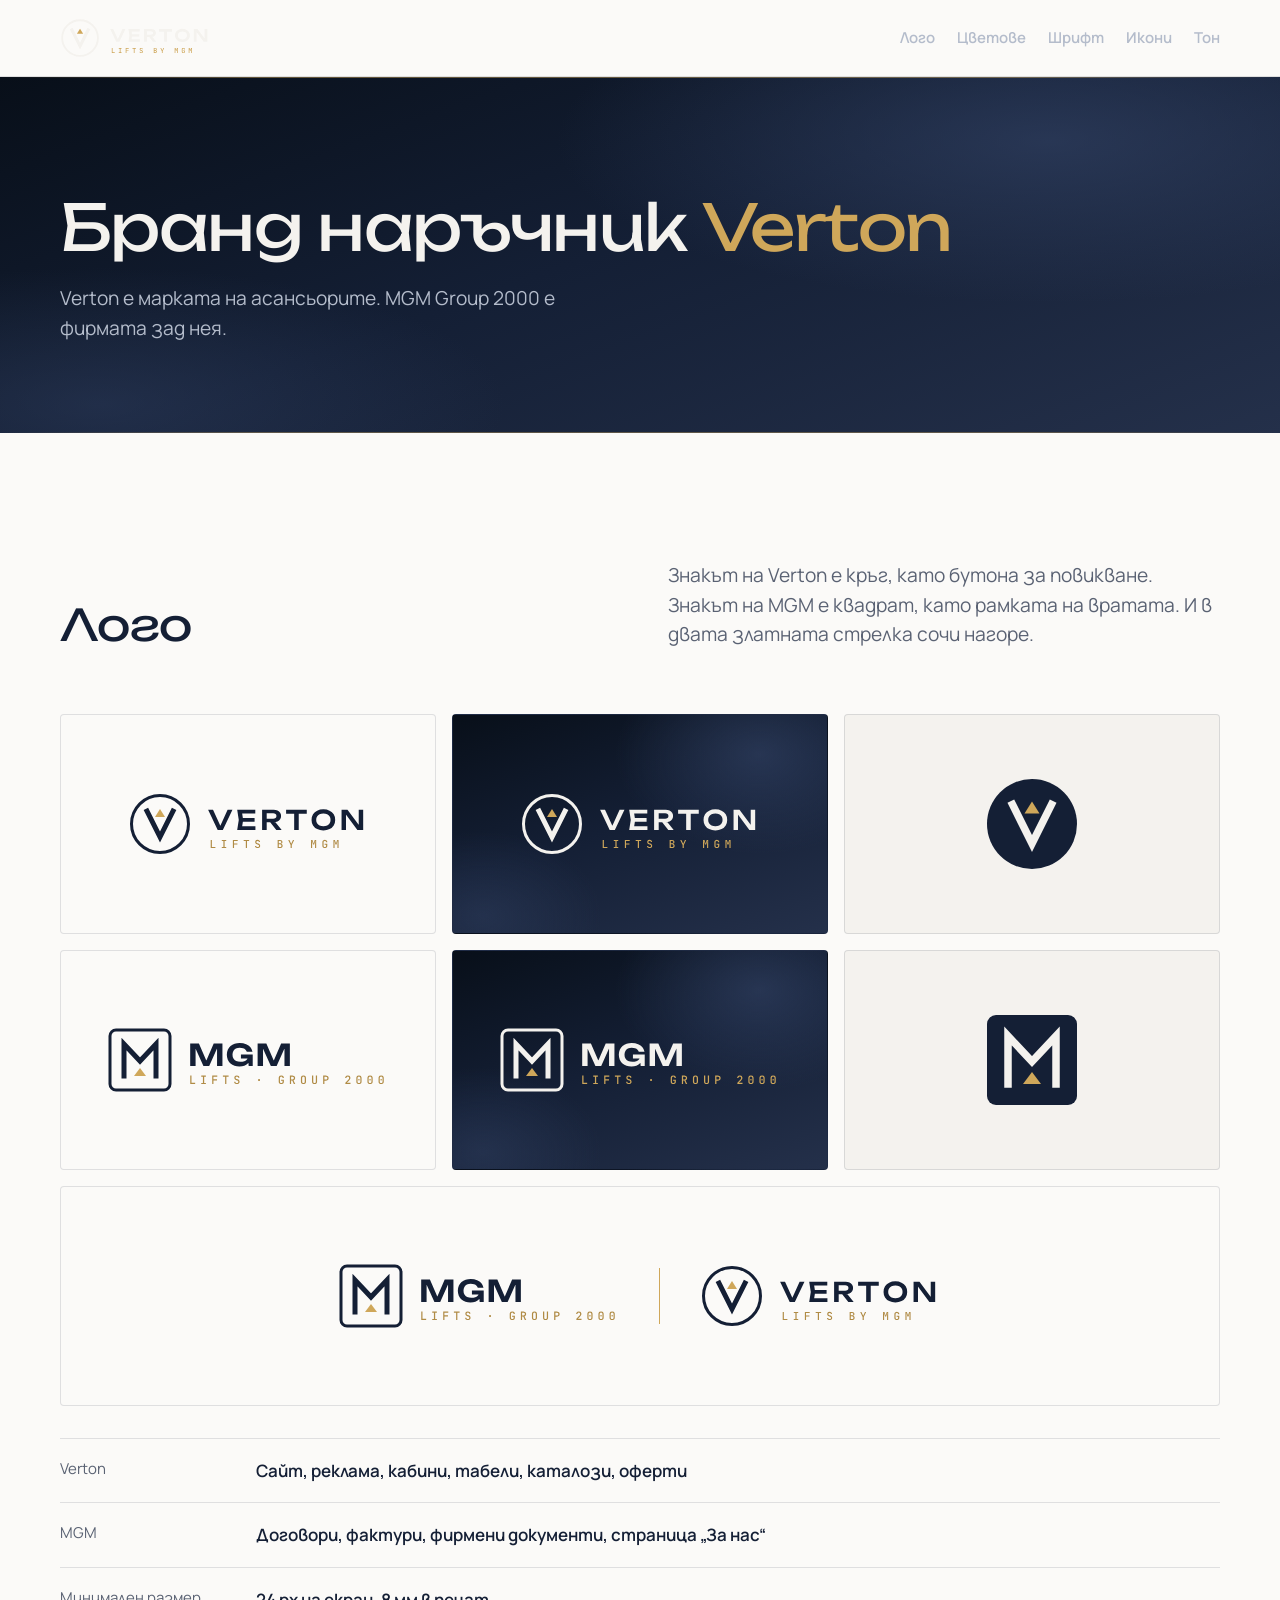
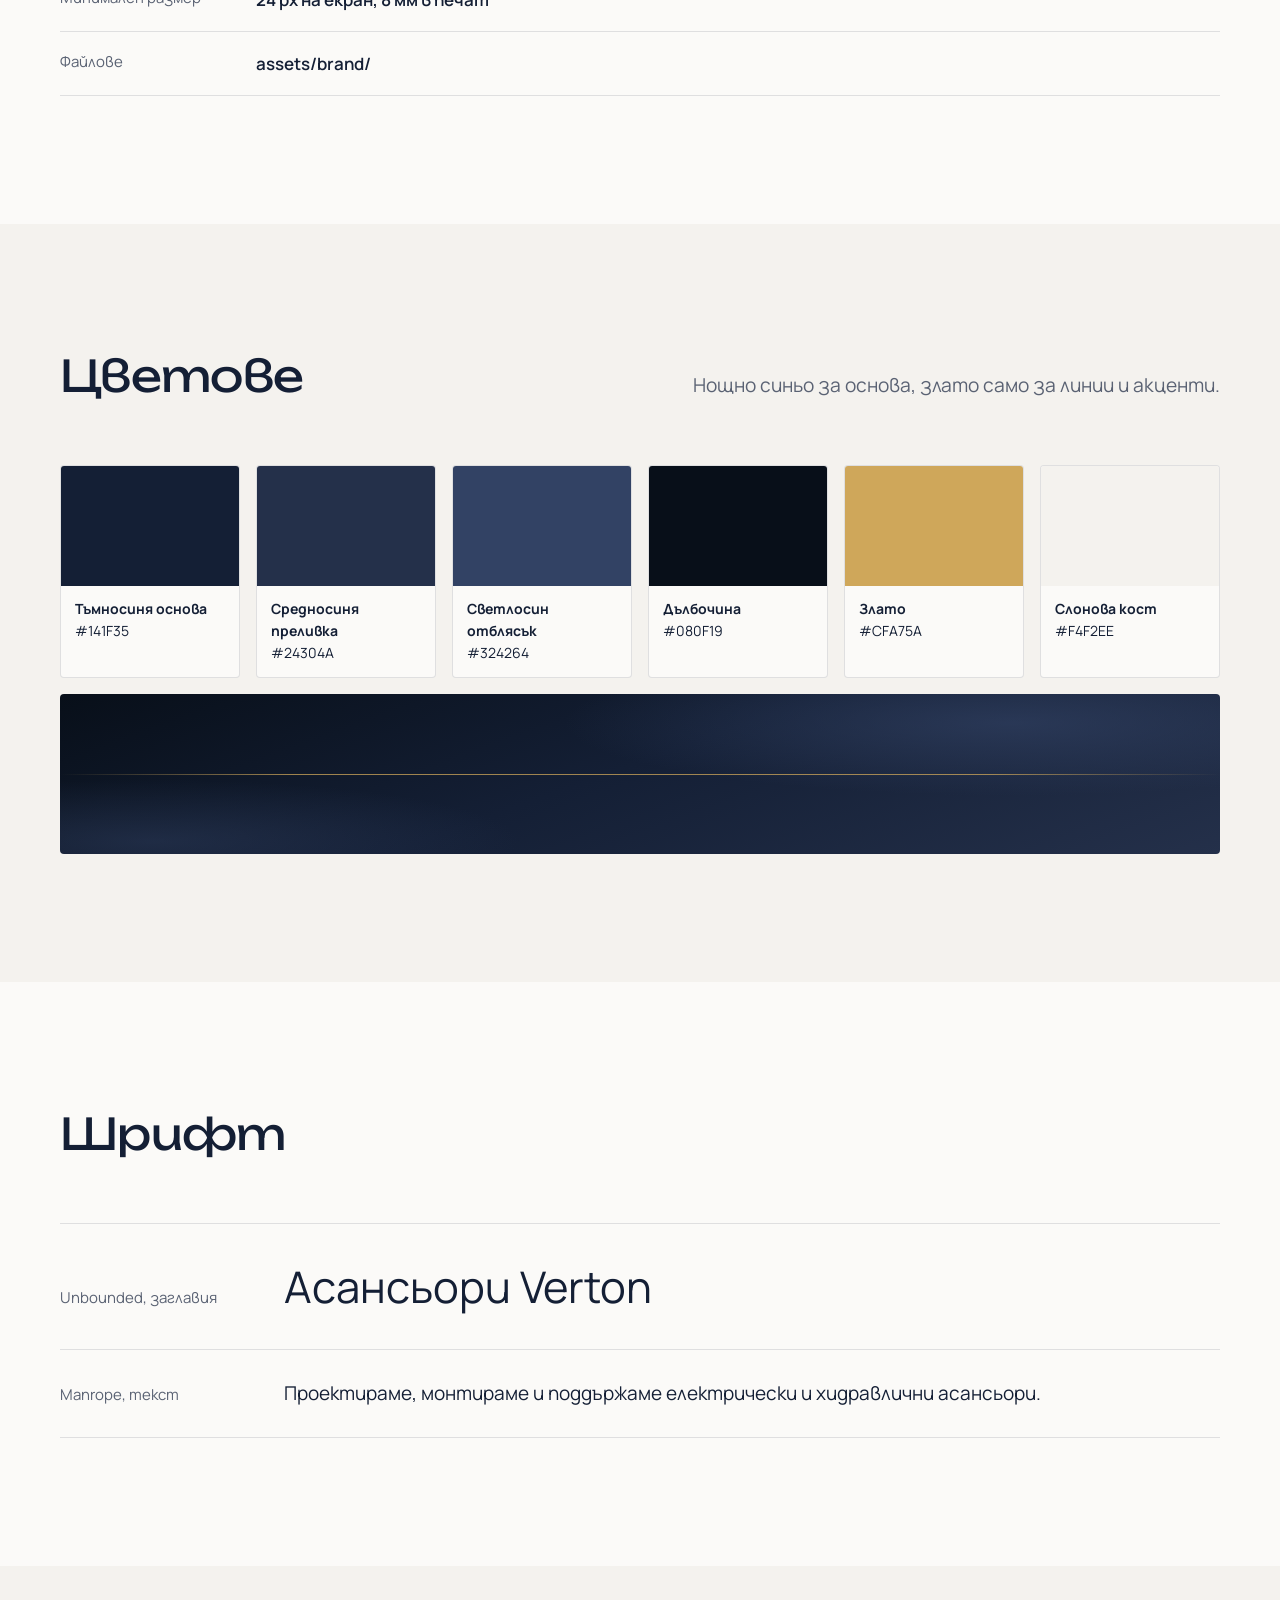
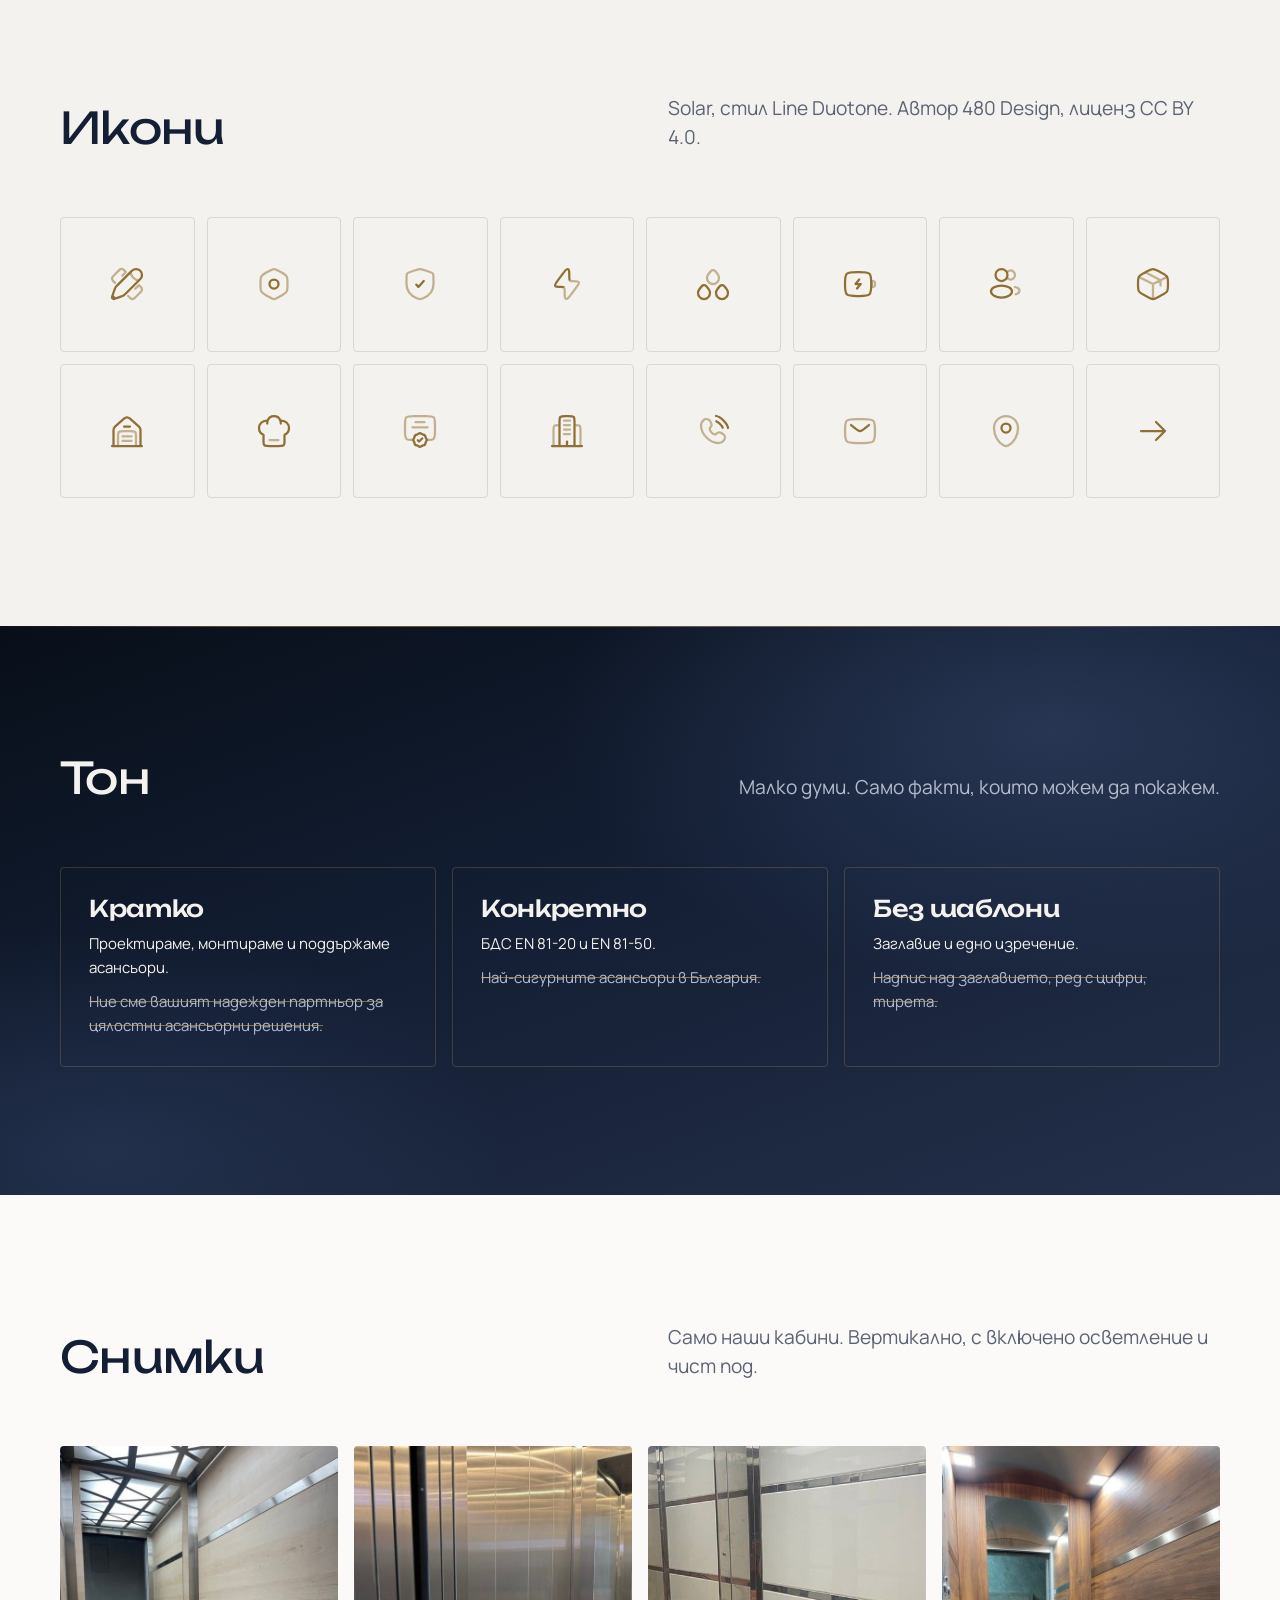
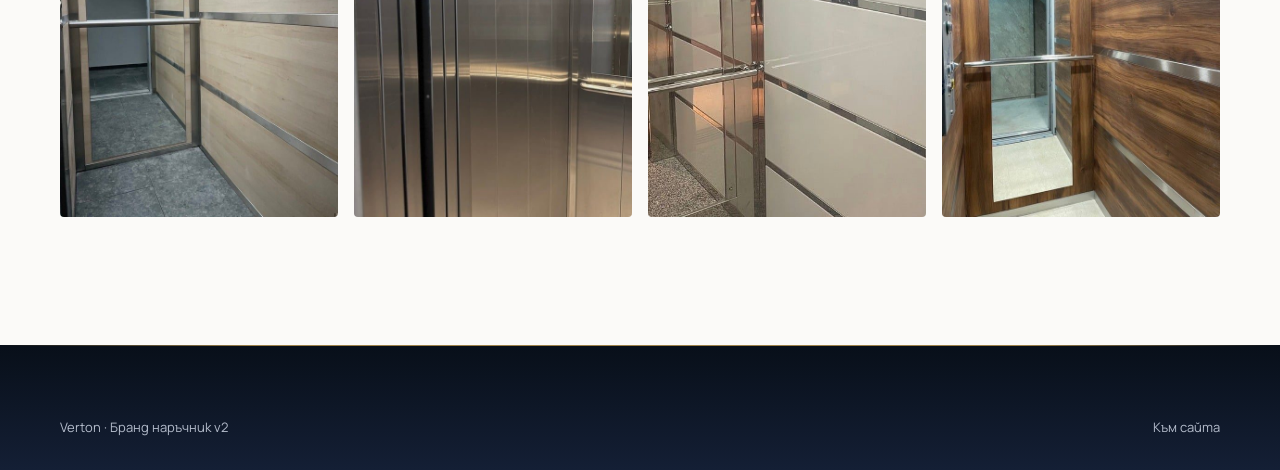
==== commit 1e1d23f5: "Name every elevator model Verton Standard and Inox become Verton Standard and Verton Inox; MG-3 beco" ====
--- a/brand/index.html
+++ b/brand/index.html
@@ -153,10 +153,10 @@
           <p class="lead">Само наши кабини. Вертикално, с включено осветление и чист под.</p>
         </div>
         <div class="photos">
-          <img src="../assets/img/kabini/standard.jpg" alt="Кабина Standard" loading="lazy">
-          <img src="../assets/img/kabini/inox.jpg" alt="Кабина Inox" loading="lazy">
-          <img src="../assets/img/kabini/mg-3.jpg" alt="Кабина MG-3" loading="lazy">
-          <img src="../assets/img/kabini/mg-4.jpg" alt="Кабина MG-4" loading="lazy">
+          <img src="../assets/img/kabini/standard.jpg" alt="Кабина Verton Standard" loading="lazy">
+          <img src="../assets/img/kabini/inox.jpg" alt="Кабина Verton Inox" loading="lazy">
+          <img src="../assets/img/kabini/mg-3.jpg" alt="Кабина Verton Lumen" loading="lazy">
+          <img src="../assets/img/kabini/mg-4.jpg" alt="Кабина Verton Arbor" loading="lazy">
         </div>
       </div>
     </section>
--- a/assets/css/style.css
+++ b/assets/css/style.css
@@ -69,8 +69,8 @@
 .btn:hover .ic { transform: translateX(4px); }
 .btn-primary { background: var(--ink); color: #fff; }
 .btn-primary:hover { background: var(--ink-2); }
-.dark .btn-primary, .site-header .btn-primary { background: var(--gold); color: var(--ink); }
-.dark .btn-primary:hover, .site-header .btn-primary:hover { background: var(--gold-2); }
+.dark .btn-primary { background: var(--gold); color: var(--ink); }
+.dark .btn-primary:hover { background: var(--gold-2); }
 .btn-ghost { border-color: var(--line); color: var(--text); }
 .btn-ghost:hover { border-color: var(--text); }
 .dark .btn-ghost { border-color: rgba(244, 242, 238, 0.25); color: var(--bone); }
@@ -82,25 +82,25 @@
 
 /* Хедър */
 .site-header {
-  position: sticky; top: 0; z-index: 50; background: rgba(8, 15, 25, 0.9);
+  position: sticky; top: 0; z-index: 50; background: rgba(251, 250, 248, 0.96);
   backdrop-filter: saturate(1.4) blur(10px); -webkit-backdrop-filter: saturate(1.4) blur(10px);
-  color: var(--bone); border-bottom: 1px solid var(--line-on-dark);
+  color: var(--text); border-bottom: 1px solid var(--line);
 }
 .site-header .wrap { display: flex; align-items: center; gap: 32px; height: 76px; }
 .brand { display: flex; align-items: center; gap: 12px; flex-shrink: 0; }
 .brand img { height: 40px; width: auto; }
 .nav { display: flex; gap: 4px; margin-left: auto; }
-.nav a { position: relative; padding: 10px 14px; font-size: 15px; font-weight: 600; color: var(--muted-on-dark); transition: color .2s; }
-.nav a:hover, .nav a[aria-current="page"] { color: var(--bone); }
+.nav a { position: relative; padding: 10px 14px; font-size: 15px; font-weight: 600; color: var(--muted); transition: color .2s; }
+.nav a:hover, .nav a[aria-current="page"] { color: var(--text); }
 .nav a[aria-current="page"]::after { content: ""; position: absolute; left: 14px; right: 14px; bottom: 2px; height: 2px; background: var(--gold); }
 .header-cta { display: flex; align-items: center; gap: 20px; }
 .header-phone { display: inline-flex; align-items: center; gap: 8px; font-weight: 600; font-size: 15px; white-space: nowrap; font-variant-numeric: tabular-nums; }
-.header-phone .ic { color: var(--gold); width: 20px; height: 20px; }
-.header-phone:hover { color: var(--gold-2); }
+.header-phone .ic { color: var(--gold-ink); width: 20px; height: 20px; }
+.header-phone:hover { color: var(--gold-ink); }
 .header-cta .btn { padding: 12px 18px; }
 .nav-toggle {
-  display: none; margin-left: auto; width: 44px; height: 44px; border: 1px solid rgba(244, 242, 238, 0.25);
-  background: transparent; border-radius: var(--radius); color: var(--bone); cursor: pointer; align-items: center; justify-content: center;
+  display: none; margin-left: auto; width: 44px; height: 44px; border: 1px solid var(--line);
+  background: transparent; border-radius: var(--radius); color: var(--text); cursor: pointer; align-items: center; justify-content: center;
 }
 .nav-toggle span, .nav-toggle span::before, .nav-toggle span::after { display: block; width: 18px; height: 2px; background: currentColor; position: relative; transition: transform .3s, background .3s; }
 .nav-toggle span::before, .nav-toggle span::after { content: ""; position: absolute; left: 0; }
@@ -116,14 +116,14 @@
   .nav-toggle { display: inline-flex; }
   .header-cta { display: none; }
   .nav {
-    position: fixed; inset: 76px 0 auto 0; flex-direction: column; gap: 0; background: var(--deep);
-    padding: 8px var(--gutter) 28px; border-bottom: 1px solid var(--line-on-dark);
+    position: fixed; inset: 76px 0 auto 0; flex-direction: column; gap: 0; background: var(--paper);
+    padding: 8px var(--gutter) 28px; border-bottom: 1px solid var(--line); box-shadow: 0 20px 40px rgba(20,31,53,.08);
     transform: translateY(-8px); opacity: 0; visibility: hidden; transition: opacity .25s, transform .25s, visibility .25s;
   }
-  .nav a { padding: 16px 0; font-size: 18px; border-bottom: 1px solid rgba(244, 242, 238, 0.1); }
+  .nav a { padding: 16px 0; font-size: 18px; border-bottom: 1px solid var(--line); }
   .nav a[aria-current="page"]::after { display: none; }
-  .nav a[aria-current="page"] { color: var(--gold); }
-  .nav .nav-mobile-cta { display: flex; justify-content: center; margin-top: 20px; border: 0; background: var(--gold); color: var(--ink); }
+  .nav a[aria-current="page"] { color: var(--text); font-weight: 700; }
+  .nav .nav-mobile-cta { display: flex; justify-content: center; margin-top: 20px; border: 0; background: var(--ink); color: #fff; }
   .nav-open .nav { opacity: 1; visibility: visible; transform: none; }
 }
 
@@ -387,3 +387,255 @@
   .reveal { opacity: 1; transform: none; }
   .lift-door { display: none; }
 }
+
+/* ================= Начална страница ================= */
+
+/* Първи екран */
+.intro { padding: clamp(40px, 6vw, 88px) 0 clamp(56px, 7vw, 96px); background: var(--paper); }
+.intro-grid { display: grid; grid-template-columns: 0.95fr 1.05fr; gap: clamp(32px, 5vw, 72px); align-items: center; }
+.intro h1 { font-size: clamp(34px, 4.4vw, 58px); letter-spacing: -0.025em; margin-bottom: 24px; }
+.intro .lead { max-width: 44ch; margin-bottom: 36px; color: var(--muted); }
+.intro-actions { display: flex; flex-wrap: wrap; align-items: center; gap: 16px 28px; }
+.call { display: inline-flex; align-items: center; gap: 12px; font-weight: 700; }
+.call .ic { width: 22px; height: 22px; color: var(--gold-ink); }
+.call small { display: block; font-weight: 500; color: var(--muted); font-size: 13px; }
+.call:hover b { color: var(--gold-ink); }
+.facts-row { list-style: none; margin: 48px 0 0; padding: 28px 0 0; border-top: 1px solid var(--line); display: grid; grid-template-columns: 1fr 1fr; gap: 16px 32px; }
+.facts-row li { display: flex; gap: 12px; align-items: flex-start; font-size: 15px; color: var(--muted); }
+.facts-row .ic { width: 24px; height: 24px; color: var(--gold-ink); margin-top: 1px; }
+.facts-row b { color: var(--text); font-weight: 700; }
+.intro-photos { display: grid; grid-template-columns: 1.2fr 0.8fr; gap: 16px; align-items: start; }
+.intro-photos figure { margin: 0; overflow: hidden; border-radius: var(--radius); background: var(--bone); }
+.intro-photos figure:first-child { aspect-ratio: 3 / 4.2; }
+.intro-photos figure:last-child { aspect-ratio: 3 / 4; margin-top: 72px; }
+.intro-photos img { width: 100%; height: 100%; object-fit: cover; }
+@media (max-width: 900px) {
+  .intro-grid { grid-template-columns: 1fr; }
+  .intro-photos figure:last-child { margin-top: 40px; }
+}
+@media (max-width: 520px) { .facts-row { grid-template-columns: 1fr; } }
+
+/* Заглавие на секция */
+.sec-title { display: flex; justify-content: space-between; align-items: end; gap: 16px 40px; flex-wrap: wrap; margin-bottom: clamp(32px, 4vw, 52px); }
+.sec-title h2 { font-size: clamp(28px, 3.2vw, 42px); }
+.sec-title p { margin: 12px 0 0; color: var(--muted); max-width: 52ch; }
+.dark .sec-title p { color: var(--muted-on-dark); }
+
+/* Нужди */
+.needs { display: grid; grid-template-columns: repeat(3, 1fr); gap: 16px; }
+.need { display: flex; flex-direction: column; background: var(--paper); border: 1px solid var(--line); border-radius: var(--radius); overflow: hidden; transition: border-color .25s, box-shadow .25s; }
+.need:hover { border-color: rgba(20,31,53,.3); box-shadow: 0 18px 40px rgba(20,31,53,.08); }
+.need figure { margin: 0; aspect-ratio: 16 / 10; overflow: hidden; background: var(--bone); }
+.need figure img { width: 100%; height: 100%; object-fit: cover; transition: transform .8s var(--ease); }
+.need:hover figure img { transform: scale(1.04); }
+.need .need-icon { aspect-ratio: 16 / 10; display: grid; place-items: center; background: var(--grad-dark); color: var(--gold); }
+.need .need-icon .ic { width: 72px; height: 72px; }
+.need-body { display: flex; flex-direction: column; gap: 10px; padding: 24px 24px 26px; flex: 1; }
+.need h3 { font-size: 22px; font-weight: 500; }
+.need p { margin: 0; color: var(--muted); flex: 1; }
+.need .go { display: inline-flex; align-items: center; gap: 8px; margin-top: 10px; font-weight: 700; font-size: 15px; }
+.need .go .ic { width: 18px; height: 18px; transition: transform .25s; }
+.need:hover .go .ic { transform: translateX(4px); }
+@media (max-width: 900px) { .needs { grid-template-columns: 1fr; } .need { display: grid; grid-template-columns: 0.9fr 1.1fr; } .need figure, .need .need-icon { aspect-ratio: auto; min-height: 200px; } }
+@media (max-width: 560px) { .need { display: flex; } .need figure, .need .need-icon { aspect-ratio: 16 / 10; min-height: 0; } }
+
+/* Обекти */
+.works { display: grid; grid-template-columns: 1.3fr 1fr; grid-template-rows: auto auto; gap: 16px; }
+.work { position: relative; display: block; overflow: hidden; border-radius: var(--radius); background: var(--ink); color: #fff; }
+.work:first-child { grid-row: 1 / span 2; }
+.work img { width: 100%; height: 100%; object-fit: cover; aspect-ratio: 4 / 3; transition: transform .8s var(--ease); }
+.work:first-child img { aspect-ratio: auto; min-height: 100%; }
+.work:hover img { transform: scale(1.03); }
+.work-info { position: absolute; left: 0; right: 0; bottom: 0; padding: 72px 24px 22px; background: linear-gradient(0deg, rgba(8,15,25,.88), rgba(8,15,25,0)); }
+.work-info h3 { font-size: 20px; font-weight: 500; margin-bottom: 4px; }
+.work:first-child .work-info h3 { font-size: clamp(22px, 2.2vw, 28px); }
+.work-info p { margin: 0; font-size: 15px; color: rgba(255,255,255,.82); }
+@media (max-width: 760px) { .works { grid-template-columns: 1fr; } .work:first-child { grid-row: auto; } .work:first-child img { aspect-ratio: 4 / 3; } }
+
+/* Модели (големи карти) */
+.models-big { display: grid; grid-template-columns: repeat(5, 1fr); gap: 16px; }
+.models-big a { display: block; }
+.models-big figure { margin: 0 0 14px; aspect-ratio: 3 / 4; overflow: hidden; border-radius: var(--radius); background: var(--bone); }
+.models-big img { width: 100%; height: 100%; object-fit: cover; transition: transform .8s var(--ease); }
+.models-big a:hover img { transform: scale(1.04); }
+.models-big h3 { font-size: 18px; font-weight: 500; }
+.models-big p { margin: 4px 0 0; font-size: 14px; color: var(--muted); }
+@media (max-width: 1000px) {
+  .models-big { grid-template-columns: none; grid-auto-flow: column; grid-auto-columns: minmax(220px, 40%); overflow-x: auto; scroll-snap-type: x mandatory; padding-bottom: 10px; }
+  .models-big a { scroll-snap-align: start; }
+}
+@media (max-width: 560px) { .models-big { grid-auto-columns: 72%; } }
+
+/* Как работим */
+.steps { list-style: none; margin: 0; padding: 0; display: grid; grid-template-columns: repeat(4, 1fr); gap: 16px; counter-reset: st; }
+.steps li { position: relative; padding: 28px 24px 26px; background: var(--paper); border: 1px solid var(--line); border-radius: var(--radius); counter-increment: st; }
+.steps li::before {
+  content: counter(st); display: grid; place-items: center; width: 40px; height: 40px; margin-bottom: 20px; border-radius: 50%;
+  background: var(--ink); color: var(--gold-2); font: 600 16px var(--font-display);
+}
+.steps h3 { font-size: 19px; font-weight: 500; margin-bottom: 8px; }
+.steps p { margin: 0; color: var(--muted); font-size: 15px; }
+.steps .you { display: block; margin-top: 14px; padding-top: 12px; border-top: 1px dashed var(--line); font-size: 14px; color: var(--text); }
+.steps .you b { color: var(--gold-ink); }
+@media (max-width: 1000px) { .steps { grid-template-columns: 1fr 1fr; } }
+@media (max-width: 560px) { .steps { grid-template-columns: 1fr; } }
+
+/* Кой тип задвижване */
+.choose { display: grid; grid-template-columns: 1fr 1fr; gap: 16px; }
+.choose > div { display: grid; grid-template-columns: 1fr 120px; gap: 24px; padding: clamp(26px, 3.2vw, 40px); background: rgba(50,66,100,.35); border: 1px solid var(--line-on-dark); border-radius: var(--radius); }
+.choose h3 { font-size: 22px; font-weight: 500; margin-bottom: 6px; }
+.choose .sub { color: var(--gold-2); font-weight: 600; font-size: 15px; margin-bottom: 18px; }
+.choose ul { list-style: none; margin: 0; padding: 0; display: grid; gap: 10px; }
+.choose li { display: flex; gap: 10px; color: var(--muted-on-dark); font-size: 15px; }
+.choose li .ic { width: 20px; height: 20px; color: var(--gold); margin-top: 2px; }
+.choose figure { margin: 0; background: var(--bone); border-radius: 3px; padding: 6px; align-self: start; }
+.choose figure img { mix-blend-mode: multiply; }
+.choose-note { display: flex; gap: 14px; align-items: center; margin-top: 16px; padding: 18px 24px; border: 1px solid var(--line-on-dark); border-radius: var(--radius); color: var(--muted-on-dark); font-size: 15px; }
+.choose-note .ic { width: 28px; height: 28px; color: var(--gold); }
+.choose-note b { color: var(--bone); }
+@media (max-width: 900px) { .choose { grid-template-columns: 1fr; } }
+@media (max-width: 480px) { .choose > div { grid-template-columns: 1fr; } .choose figure { max-width: 130px; } }
+
+/* Отзив */
+.quote { display: grid; grid-template-columns: auto 1fr; gap: clamp(24px, 4vw, 56px); align-items: start; max-width: 980px; }
+.quote .qmark { font-family: var(--font-display); font-size: 96px; line-height: .8; color: var(--gold); }
+.quote blockquote { margin: 0; font-family: var(--font-display); font-size: clamp(22px, 2.4vw, 30px); line-height: 1.35; letter-spacing: -0.01em; }
+.quote figcaption { margin-top: 22px; color: var(--muted); }
+.quote figcaption b { color: var(--text); }
+@media (max-width: 600px) { .quote { grid-template-columns: 1fr; } }
+
+/* Запитване на началната */
+.ask { display: grid; grid-template-columns: 0.85fr 1.15fr; gap: clamp(32px, 6vw, 88px); align-items: start; }
+.ask h2 { font-size: clamp(28px, 3.2vw, 42px); margin-bottom: 16px; }
+.ask > div > p { color: var(--muted); max-width: 40ch; }
+.ask-phones { display: grid; gap: 14px; margin-top: 32px; }
+.ask-phones a { display: inline-flex; align-items: center; gap: 12px; font-family: var(--font-display); font-size: clamp(20px, 2vw, 26px); }
+.ask-phones .ic { width: 26px; height: 26px; color: var(--gold-ink); }
+.ask-phones a:hover { color: var(--gold-ink); }
+.form .hint { grid-column: 1 / -1; margin: 0; font-size: 13px; color: var(--muted); }
+@media (max-width: 900px) { .ask { grid-template-columns: 1fr; } }
+
+/* Мобилен бутон за обаждане */
+.call-fab { display: none; }
+@media (max-width: 860px) {
+  .call-fab {
+    position: fixed; right: 16px; bottom: 16px; z-index: 45; display: inline-flex; align-items: center; gap: 10px;
+    padding: 14px 18px; border-radius: 999px; background: var(--ink); color: #fff; font-weight: 700; font-size: 15px;
+    box-shadow: 0 12px 30px rgba(20,31,53,.3);
+    opacity: 0; transform: translateY(16px); pointer-events: none; transition: opacity .25s, transform .25s;
+  }
+  .call-fab.show { opacity: 1; transform: none; pointer-events: auto; }
+  .call-fab .ic { width: 20px; height: 20px; color: var(--gold-2); }
+}
+
+/* ================= Страница Асансьори ================= */
+
+.page-intro { padding: clamp(40px, 6vw, 80px) 0 clamp(28px, 4vw, 44px); background: var(--paper); }
+.page-intro h1 { font-size: clamp(34px, 4.4vw, 56px); letter-spacing: -0.025em; margin-bottom: 18px; }
+.page-intro .lead { color: var(--muted); max-width: 52ch; margin: 0; }
+
+/* Меню в страницата */
+.subnav { position: sticky; top: 76px; z-index: 30; background: rgba(251, 250, 248, 0.96); backdrop-filter: blur(8px); -webkit-backdrop-filter: blur(8px); border-bottom: 1px solid var(--line); }
+.subnav .wrap { display: flex; gap: 4px; overflow-x: auto; scrollbar-width: none; }
+.subnav .wrap::-webkit-scrollbar { display: none; }
+.subnav a { position: relative; padding: 16px 16px; font-weight: 600; font-size: 15px; color: var(--muted); white-space: nowrap; }
+.subnav a:first-child { padding-left: 0; }
+.subnav a:hover, .subnav a.active { color: var(--text); }
+.subnav a.active::after { content: ""; position: absolute; left: 16px; right: 16px; bottom: -1px; height: 2px; background: var(--gold); }
+.subnav a:first-child.active::after { left: 0; }
+[id] { scroll-margin-top: 140px; }
+
+/* Видове */
+.kinds { display: grid; grid-template-columns: repeat(4, 1fr); gap: 16px; }
+.kind { padding: 28px 24px; background: var(--paper); border: 1px solid var(--line); border-radius: var(--radius); }
+.kind .ic { width: 40px; height: 40px; color: var(--gold-ink); margin-bottom: 20px; }
+.kind h3 { font-size: 20px; font-weight: 500; margin-bottom: 8px; }
+.kind p { margin: 0; color: var(--muted); font-size: 15px; }
+.kind .drive-tag { display: block; margin-top: 16px; padding-top: 14px; border-top: 1px solid var(--line); font-size: 14px; color: var(--text); }
+@media (max-width: 1000px) { .kinds { grid-template-columns: 1fr 1fr; } }
+@media (max-width: 520px) { .kinds { gap: 10px; } .kind { padding: 20px 16px; } .kind .ic { width: 32px; height: 32px; margin-bottom: 14px; } .kind h3 { font-size: 17px; } .kind p { font-size: 14px; } }
+
+/* Шоурум на моделите */
+.viewer { display: grid; grid-template-columns: 240px 1fr; gap: clamp(24px, 4vw, 56px); }
+.viewer-list { display: grid; gap: 4px; align-content: start; }
+.viewer-list button {
+  display: flex; justify-content: space-between; align-items: center; gap: 12px; width: 100%; padding: 16px 18px; text-align: left;
+  background: transparent; border: 1px solid transparent; border-radius: var(--radius); cursor: pointer;
+  font: 500 16px var(--font-display); color: var(--muted); white-space: nowrap; transition: background .2s, color .2s, border-color .2s;
+}
+.viewer-list button .ic { width: 18px; height: 18px; opacity: 0; transition: opacity .2s; }
+.viewer-list button:hover { color: var(--text); background: var(--bone); }
+.viewer-list button[aria-selected="true"] { color: var(--text); background: var(--paper); border-color: var(--line); }
+.viewer-list button[aria-selected="true"] .ic { opacity: 1; color: var(--gold-ink); }
+.viewer-panel { display: grid; grid-template-columns: 1fr 1fr; gap: clamp(24px, 4vw, 56px); align-items: start; }
+.viewer-panel[hidden] { display: none; }
+.viewer-photos { display: grid; gap: 12px; }
+.viewer-photos.two { grid-template-columns: 1fr 1fr; }
+.viewer-photos figure { margin: 0; aspect-ratio: 4 / 5; overflow: hidden; border-radius: var(--radius); background: var(--bone); }
+.viewer-photos.two figure { aspect-ratio: 3 / 4; }
+.viewer-photos img { width: 100%; height: 100%; object-fit: cover; }
+.viewer-info h3 { font-size: clamp(30px, 3.4vw, 44px); margin-bottom: 16px; }
+.viewer-info > p { color: var(--muted); font-size: 18px; margin-bottom: 28px; }
+.spec { margin: 0 0 32px; border-top: 1px solid var(--line); }
+.spec > div { display: grid; grid-template-columns: 140px 1fr; gap: 16px; padding: 14px 0; border-bottom: 1px solid var(--line); font-size: 15px; }
+.spec dt { color: var(--muted); }
+.spec dd { margin: 0; font-weight: 600; }
+@media (max-width: 1000px) {
+  .viewer { grid-template-columns: 1fr; }
+  .viewer-list { grid-auto-flow: column; grid-auto-columns: max-content; overflow-x: auto; scrollbar-width: none; gap: 8px; }
+  .viewer-list button { padding: 10px 16px; font-size: 16px; border-color: var(--line); }
+  .viewer-list button .ic { display: none; }
+  .viewer-list button[aria-selected="true"] { background: var(--ink); color: #fff; border-color: var(--ink); }
+}
+@media (max-width: 760px) { .viewer-panel { grid-template-columns: 1fr; } }
+
+/* Материали на светъл фон */
+.mat-head { display: flex; justify-content: space-between; align-items: end; gap: 16px 40px; flex-wrap: wrap; margin-bottom: 32px; }
+.tabs.light { border-color: var(--line); background: var(--paper); }
+.tabs.light button { color: var(--muted); }
+.tabs.light button[aria-selected="true"] { background: var(--ink); color: #fff; }
+.swatches.big { grid-template-columns: repeat(6, 1fr); }
+@media (max-width: 1000px) { .swatches.big { grid-template-columns: repeat(4, 1fr); } }
+@media (max-width: 600px) { .swatches.big { grid-template-columns: repeat(2, 1fr); } }
+.swatches.big .swatch figure { background: var(--bone); }
+.bone .swatch p, .swatch p { color: inherit; }
+
+/* Таблица със задвижване */
+.dtable { width: 100%; border-collapse: collapse; background: var(--paper); border: 1px solid var(--line); border-radius: var(--radius); overflow: hidden; }
+.dtable th, .dtable td { padding: 18px 24px; text-align: left; vertical-align: top; border-bottom: 1px solid var(--line); }
+.dtable thead th { padding-top: 28px; padding-bottom: 24px; background: var(--paper); }
+.dtable thead th .ic { display: block; width: 36px; height: 36px; color: var(--gold-ink); margin-bottom: 14px; }
+.dtable thead th span { font: 500 22px var(--font-display); }
+.dtable thead th small { display: block; margin-top: 6px; font: 600 14px var(--font-body); color: var(--gold-ink); }
+.dtable tbody th { width: 24%; color: var(--muted); font-weight: 500; font-size: 15px; }
+.dtable td { width: 38%; font-weight: 600; }
+.dtable tr:last-child th, .dtable tr:last-child td { border-bottom: 0; }
+.dtable .dia img { max-width: 130px; mix-blend-mode: multiply; }
+@media (max-width: 760px) {
+  .dtable, .dtable thead, .dtable tbody, .dtable tr { display: block; width: 100%; }
+  .dtable thead tr { display: grid; grid-template-columns: 1fr 1fr; }
+  .dtable thead th:first-child { display: none; }
+  .dtable tbody tr { display: grid; grid-template-columns: 1fr 1fr; border-bottom: 1px solid var(--line); }
+  .dtable tbody th { grid-column: 1 / -1; width: auto; padding: 14px 16px 0; border: 0; }
+  .dtable td { width: auto; padding: 6px 16px 14px; border: 0; font-size: 15px; }
+  .dtable th, .dtable thead th { padding-left: 16px; padding-right: 16px; }
+  .dtable thead th span { font-size: 17px; }
+  .dtable thead th small { font-size: 12px; }
+  .dtable thead th .ic { width: 28px; height: 28px; }
+  .dtable .dia img { max-width: 100%; }
+}
+
+/* Помощ при избор */
+.help { display: grid; grid-template-columns: 1.2fr 0.8fr; gap: 32px; align-items: center; padding: clamp(32px, 5vw, 56px); background: var(--grad-dark); color: var(--bone); border-radius: 6px; position: relative; overflow: hidden; }
+.help::before { content: ""; position: absolute; left: 0; right: 0; top: 0; height: 1px; background: var(--gold-line); }
+.help h2 { font-size: clamp(26px, 3vw, 38px); margin-bottom: 12px; }
+.help p { margin: 0; color: var(--muted-on-dark); max-width: 46ch; }
+.help .actions { justify-content: flex-end; }
+.help .btn-primary { background: var(--gold); color: var(--ink); }
+.help .btn-primary:hover { background: var(--gold-2); }
+.help .call { color: var(--bone); }
+.help .call small { color: var(--muted-on-dark); }
+.help .call .ic { color: var(--gold); }
+@media (max-width: 860px) { .help { grid-template-columns: 1fr; } .help .actions { justify-content: flex-start; } }
+
+.sr-only { position: absolute; width: 1px; height: 1px; overflow: hidden; clip: rect(0 0 0 0); white-space: nowrap; }
